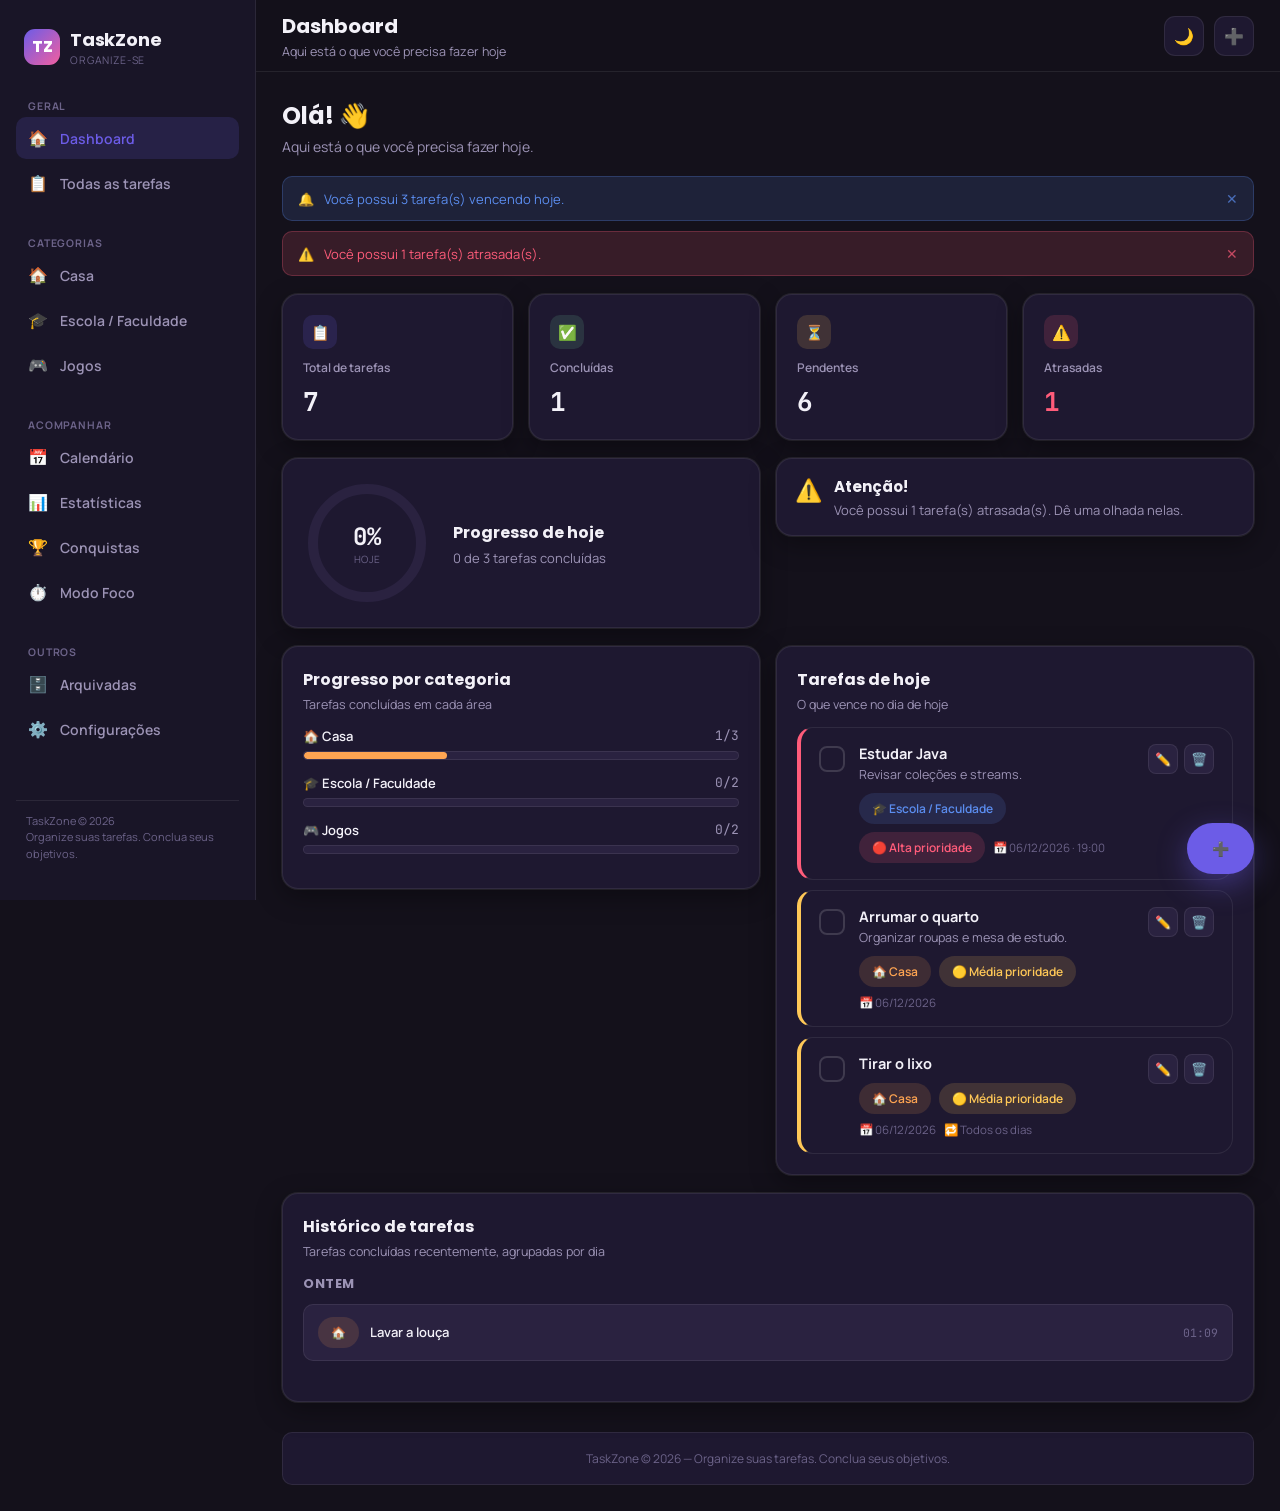
==== index.html @ 61bc9a0b "beta" ====
<!DOCTYPE html>
<html lang="pt-BR">
<head>
<meta charset="UTF-8">
<meta name="viewport" content="width=device-width, initial-scale=1.0">
<title>TaskZone — Organize suas tarefas</title>
<meta name="description" content="TaskZone — gerenciador de tarefas pessoais para Casa, Escola e Jogos.">
<link rel="stylesheet" href="style.css">
<link rel="icon" href="data:,">
</head>
<body>

<div class="sidebar-overlay" id="sidebar-overlay"></div>

<div class="app-shell">

  <!-- Sidebar -->
  <aside class="sidebar">
    <div class="brand">
      <div class="brand-mark">TZ</div>
      <div>
        <div class="brand-name">TaskZone</div>
        <div class="brand-tag">Organize-se</div>
      </div>
    </div>

    <div>
      <div class="nav-group-label">Geral</div>
      <ul class="nav-list">
        <li><button class="nav-link" data-nav="dashboard"><span class="ic">🏠</span> Dashboard</button></li>
        <li><button class="nav-link" data-nav="tarefas"><span class="ic">📋</span> Todas as tarefas</button></li>
      </ul>
    </div>

    <div>
      <div class="nav-group-label">Categorias</div>
      <ul class="nav-list">
        <li><button class="nav-link" onclick="definirFiltroCategoria('casa')"><span class="ic">🏠</span> Casa</button></li>
        <li><button class="nav-link" onclick="definirFiltroCategoria('escola')"><span class="ic">🎓</span> Escola / Faculdade</button></li>
        <li><button class="nav-link" onclick="definirFiltroCategoria('jogos')"><span class="ic">🎮</span> Jogos</button></li>
      </ul>
    </div>

    <div>
      <div class="nav-group-label">Acompanhar</div>
      <ul class="nav-list">
        <li><button class="nav-link" data-nav="calendario"><span class="ic">📅</span> Calendário</button></li>
        <li><button class="nav-link" data-nav="estatisticas"><span class="ic">📊</span> Estatísticas</button></li>
        <li><button class="nav-link" data-nav="conquistas"><span class="ic">🏆</span> Conquistas</button></li>
        <li><button class="nav-link" data-nav="foco"><span class="ic">⏱️</span> Modo Foco</button></li>
      </ul>
    </div>

    <div>
      <div class="nav-group-label">Outros</div>
      <ul class="nav-list">
        <li><button class="nav-link" data-nav="arquivadas"><span class="ic">🗄️</span> Arquivadas</button></li>
        <li><button class="nav-link" data-nav="configuracoes"><span class="ic">⚙️</span> Configurações</button></li>
      </ul>
    </div>

    <div class="sidebar-footer">
      TaskZone © 2026<br>Organize suas tarefas. Conclua seus objetivos.
    </div>
  </aside>

  <div class="main-area">
    <!-- Topbar -->
    <header class="topbar">
      <div style="display:flex; align-items:center; gap:12px;">
        <button class="icon-btn hamburger-btn" id="btn-hamburguer" aria-label="Abrir menu">☰</button>
        <div class="topbar-title">
          <h1 id="topbar-titulo">Dashboard</h1>
          <p id="topbar-subtitulo">Aqui está o que você precisa fazer hoje</p>
        </div>
      </div>
      <div class="topbar-actions">
        <button class="icon-btn toggle-tema-btn" title="Alternar tema claro/escuro" aria-label="Alternar tema">🌙</button>
        <button class="icon-btn" onclick="abrirModalTarefa()" title="Nova tarefa" aria-label="Nova tarefa">➕</button>
      </div>
    </header>

    <main class="content">

      <!-- ============================= DASHBOARD ============================= -->
      <section class="view active" id="view-dashboard">
        <div class="hero-greeting">
          <h1>Olá! 👋</h1>
          <p>Aqui está o que você precisa fazer hoje.</p>
        </div>

        <div class="notice-stack" id="notificacoes-dashboard"></div>

        <div class="grid grid-4" style="margin-bottom:18px;">
          <div class="card metric-card fade-in">
            <div class="metric-icon">📋</div>
            <span class="metric-label">Total de tarefas</span>
            <span class="metric-value mono" id="metric-total">0</span>
          </div>
          <div class="card metric-card fade-in">
            <div class="metric-icon" style="background:var(--success-dim); color:var(--success);">✅</div>
            <span class="metric-label">Concluídas</span>
            <span class="metric-value mono" id="metric-concluidas">0</span>
          </div>
          <div class="card metric-card fade-in">
            <div class="metric-icon" style="background:var(--media-dim); color:var(--media);">⏳</div>
            <span class="metric-label">Pendentes</span>
            <span class="metric-value mono" id="metric-pendentes">0</span>
          </div>
          <div class="card metric-card fade-in">
            <div class="metric-icon" style="background:var(--alta-dim); color:var(--alta);">⚠️</div>
            <span class="metric-label">Atrasadas</span>
            <span class="metric-value mono" id="metric-atrasadas">0</span>
          </div>
        </div>

        <div class="grid grid-2" style="margin-bottom:18px; align-items:start;">
          <div class="card progress-ring-card fade-in">
            <div class="progress-ring-wrap">
              <svg width="128" height="128" viewBox="0 0 128 128">
                <circle class="progress-ring-bg" cx="64" cy="64" r="54"></circle>
                <circle class="progress-ring-fill" id="ring-fill" cx="64" cy="64" r="54"></circle>
              </svg>
              <div class="progress-ring-label">
                <span class="pct mono" id="ring-pct">0%</span>
                <span class="lbl">hoje</span>
              </div>
            </div>
            <div class="progress-ring-info">
              <h3>Progresso de hoje</h3>
              <p id="ring-sub">0 de 0 tarefas concluídas</p>
            </div>
          </div>

          <div class="card fade-in smart-summary" id="resumo-inteligente"></div>
        </div>

        <div class="grid grid-2" style="margin-bottom:18px; align-items:start;">
          <div class="card fade-in">
            <div class="section-title">Progresso por categoria</div>
            <div class="section-sub">Tarefas concluídas em cada área</div>
            <div id="progresso-categorias"></div>
          </div>

          <div class="card fade-in">
            <div class="section-title">Tarefas de hoje</div>
            <div class="section-sub">O que vence no dia de hoje</div>
            <div class="task-list" id="lista-tarefas-hoje"></div>
          </div>
        </div>

        <div class="card fade-in">
          <div class="section-title">Histórico de tarefas</div>
          <div class="section-sub">Tarefas concluídas recentemente, agrupadas por dia</div>
          <div id="lista-historico"></div>
        </div>

        <footer class="legal-footer">TaskZone © 2026 — Organize suas tarefas. Conclua seus objetivos.</footer>
      </section>

      <!-- ============================= TODAS AS TAREFAS ============================= -->
      <section class="view" id="view-tarefas">
        <div class="toolbar">
          <div class="search-box">
            <span class="ic">🔎</span>
            <input type="text" id="input-busca" placeholder="Pesquisar tarefas..." aria-label="Pesquisar tarefas">
          </div>
          <div style="display:flex; gap:10px; align-items:center;">
            <select class="select-control" id="select-ordenacao" aria-label="Ordenar tarefas">
              <option value="recentes">Mais recentes</option>
              <option value="antigas">Mais antigas</option>
              <option value="prioridade">Prioridade</option>
              <option value="vencimento">Data de vencimento</option>
              <option value="nome">Nome</option>
            </select>
            <button class="btn btn-primary" id="btn-nova-tarefa">+ Nova tarefa</button>
          </div>
        </div>

        <div class="filter-row" role="group" aria-label="Filtros rápidos">
          <button class="filter-chip active" data-filtro-rapido="todas">Todas</button>
          <button class="filter-chip" data-filtro-rapido="pendentes">Pendentes</button>
          <button class="filter-chip" data-filtro-rapido="concluidas">Concluídas</button>
          <button class="filter-chip" data-filtro-rapido="atrasadas">Atrasadas</button>
          <button class="filter-chip" data-filtro-rapido="hoje">Hoje</button>
        </div>
        <div class="filter-row" role="group" aria-label="Filtro por categoria">
          <button class="filter-chip active" data-filtro-categoria="todas">Todas as categorias</button>
          <button class="filter-chip" data-filtro-categoria="casa">🏠 Casa</button>
          <button class="filter-chip" data-filtro-categoria="escola">🎓 Escola</button>
          <button class="filter-chip" data-filtro-categoria="jogos">🎮 Jogos</button>
        </div>

        <div class="task-list" id="lista-tarefas" style="margin-top:16px;"></div>
      </section>

      <!-- ============================= CALENDÁRIO ============================= -->
      <section class="view" id="view-calendario">
        <div class="card fade-in">
          <div class="calendar-header">
            <h2 id="calendar-titulo">Mês Ano</h2>
            <div class="calendar-nav">
              <button class="btn btn-secondary btn-sm" id="calendar-mes-anterior" aria-label="Mês anterior">←</button>
              <button class="btn btn-secondary btn-sm" id="calendar-ir-hoje">Hoje</button>
              <button class="btn btn-secondary btn-sm" id="calendar-mes-proximo" aria-label="Próximo mês">→</button>
            </div>
          </div>
          <div class="calendar-grid" id="calendar-grid"></div>
        </div>

        <div class="card fade-in calendar-day-panel" id="calendar-day-panel"></div>
      </section>

      <!-- ============================= ESTATÍSTICAS ============================= -->
      <section class="view" id="view-estatisticas">
        <div class="grid grid-4" style="margin-bottom:18px;">
          <div class="card stat-highlight fade-in">
            <span class="ic">📋</span>
            <div><h3 id="stat-total-criadas">0</h3><p>Tarefas criadas</p></div>
          </div>
          <div class="card stat-highlight fade-in">
            <span class="ic">✅</span>
            <div><h3 id="stat-total-concluidas">0</h3><p>Tarefas concluídas</p></div>
          </div>
          <div class="card stat-highlight fade-in">
            <span class="ic">⚠️</span>
            <div><h3 id="stat-total-atrasadas">0</h3><p>Tarefas atrasadas</p></div>
          </div>
          <div class="card stat-highlight fade-in">
            <span class="ic">🔥</span>
            <div><h3 id="stat-sequencia">0</h3><p>Dias em sequência</p></div>
          </div>
        </div>

        <div class="grid grid-2" style="margin-bottom:18px; align-items:start;">
          <div class="card fade-in">
            <div class="section-title">🔥 Sequência atual</div>
            <p id="stat-sequencia-desc" style="font-size:13.5px; color:var(--text-secondary); line-height:1.6;"></p>
          </div>
          <div class="card fade-in">
            <div class="section-title">Destaques por categoria</div>
            <p style="font-size:13.5px; color:var(--text-secondary); margin-bottom:6px;">Categoria com mais tarefas: <strong id="stat-categoria-mais" style="color:var(--text-primary);"></strong></p>
            <p style="font-size:13.5px; color:var(--text-secondary);">Maior taxa de conclusão: <strong id="stat-categoria-taxa" style="color:var(--text-primary);"></strong></p>
          </div>
        </div>

        <div class="card fade-in">
          <div class="section-title">Progresso geral</div>
          <div style="display:flex; align-items:baseline; gap:10px; margin-bottom:10px;">
            <span class="mono" id="stat-progresso-geral-pct" style="font-size:28px; font-weight:700;">0%</span>
            <span class="section-sub" id="stat-progresso-geral-desc" style="margin-bottom:0;"></span>
          </div>
          <div class="progress-track"><div class="progress-fill" id="stat-progresso-geral-fill" style="width:0%"></div></div>
        </div>
      </section>

      <!-- ============================= CONQUISTAS ============================= -->
      <section class="view" id="view-conquistas">
        <div class="card fade-in">
          <div class="section-title">Minhas conquistas</div>
          <div class="section-sub">Desbloqueie medalhas concluindo tarefas no TaskZone</div>
          <div class="achievement-grid" id="grid-conquistas"></div>
        </div>
      </section>

      <!-- ============================= MODO FOCO ============================= -->
      <section class="view" id="view-foco">
        <div class="card fade-in focus-shell">
          <div class="form-group focus-select">
            <label for="foco-select-tarefa">Tarefa em foco</label>
            <select class="form-control" id="foco-select-tarefa"></select>
          </div>

          <div class="focus-task-name" id="foco-tarefa-nome">Nenhuma tarefa selecionada</div>
          <div class="focus-task-desc" id="foco-tarefa-desc">Escolha uma tarefa acima para focar nela.</div>

          <div class="focus-timer-ring">
            <svg viewBox="0 0 256 256">
              <circle class="focus-ring-bg" cx="128" cy="128" r="118"></circle>
              <circle class="focus-ring-fill" id="foco-ring-fill" cx="128" cy="128" r="118"></circle>
            </svg>
            <div class="focus-timer-display mono" id="foco-timer-display">25:00</div>
          </div>

          <div class="focus-preset-row">
            <button type="button" class="btn btn-secondary btn-sm" data-foco-preset="5">5 min</button>
            <button type="button" class="btn btn-secondary btn-sm" data-foco-preset="10">10 min</button>
            <button type="button" class="btn btn-secondary btn-sm active" data-foco-preset="25">25 min</button>
            <button type="button" class="btn btn-secondary btn-sm" data-foco-preset="50">50 min</button>
          </div>

          <div class="focus-controls">
            <button class="btn btn-primary" id="btn-foco-iniciar">▶ Iniciar</button>
            <button class="btn btn-secondary" id="btn-foco-pausar">⏸ Pausar</button>
            <button class="btn btn-secondary" id="btn-foco-reiniciar">↺ Reiniciar</button>
          </div>

          <button class="btn btn-success btn-block" id="btn-foco-concluir" style="margin-top:18px;" disabled>✓ Concluir tarefa</button>

          <div class="focus-message" id="foco-mensagem"></div>
        </div>
      </section>

      <!-- ============================= ARQUIVADAS ============================= -->
      <section class="view" id="view-arquivadas">
        <div class="card fade-in">
          <div class="section-title">Tarefas arquivadas</div>
          <div class="section-sub">Tarefas antigas guardadas fora da lista principal. Você pode restaurá-las quando quiser.</div>
          <div class="task-list" id="lista-arquivadas"></div>
        </div>
      </section>

      <!-- ============================= CONFIGURAÇÕES ============================= -->
      <section class="view" id="view-configuracoes">
        <div class="card fade-in" style="margin-bottom:18px;">
          <div class="section-title">Preferências</div>
          <div class="settings-row">
            <div class="settings-row-text">
              <h4>Tema</h4>
              <p>Alternar entre tema claro e escuro</p>
            </div>
            <button class="btn btn-secondary btn-sm toggle-tema-btn">🌙</button>
          </div>
          <div class="settings-row">
            <div class="settings-row-text">
              <h4>Animações</h4>
              <p>Ativar ou desativar animações da interface</p>
            </div>
            <label class="switch">
              <input type="checkbox" id="toggle-animacoes">
              <span class="switch-track"></span>
            </label>
          </div>
        </div>

        <div class="card fade-in" style="margin-bottom:18px;">
          <div class="section-title">Dados</div>
          <div class="settings-row">
            <div class="settings-row-text">
              <h4>Limpar tarefas concluídas</h4>
              <p>Remove permanentemente todas as tarefas já concluídas</p>
            </div>
            <button class="btn btn-secondary btn-sm" id="btn-limpar-concluidas">Limpar</button>
          </div>
          <div class="settings-row">
            <div class="settings-row-text">
              <h4>Restaurar dados de demonstração</h4>
              <p>Substitui suas tarefas pelas tarefas de exemplo do TaskZone</p>
            </div>
            <button class="btn btn-secondary btn-sm" id="btn-restaurar-demo">Restaurar</button>
          </div>
          <div class="settings-row">
            <div class="settings-row-text">
              <h4>Começar do zero</h4>
              <p>Remove as tarefas de demonstração e deixa sua lista vazia</p>
            </div>
            <button class="btn btn-secondary btn-sm" id="btn-comecar-zero">Começar do zero</button>
          </div>
          <div class="settings-row">
            <div class="settings-row-text">
              <h4>Exportar tarefas</h4>
              <p>Baixe um arquivo .json com todos os seus dados</p>
            </div>
            <button class="btn btn-secondary btn-sm" id="btn-exportar-dados">Exportar</button>
          </div>
          <div class="settings-row">
            <div class="settings-row-text">
              <h4>Importar tarefas</h4>
              <p>Restaure um backup .json exportado anteriormente</p>
            </div>
            <label class="btn btn-secondary btn-sm" for="input-importar-dados" style="margin:0;">
              Importar
              <input type="file" id="input-importar-dados" accept="application/json" style="display:none;">
            </label>
          </div>
          <div class="settings-row">
            <div class="settings-row-text">
              <h4>Apagar todos os dados</h4>
              <p>Remove permanentemente tudo o que está salvo no TaskZone neste navegador</p>
            </div>
            <button class="btn btn-danger btn-sm" id="btn-apagar-tudo">Apagar tudo</button>
          </div>
        </div>

        <div class="legal-footer">
          Seus dados são armazenados localmente neste navegador. Se você limpar os dados do navegador ou trocar de dispositivo, eles poderão ser perdidos. Use a função de exportação para criar um backup.
        </div>
      </section>

    </main>
  </div>
</div>

<!-- Botão flutuante (mobile) -->
<button class="btn btn-primary btn-fab" id="btn-fab-nova-tarefa" aria-label="Nova tarefa">➕</button>

<!-- ============================= MODAL: NOVA/EDITAR TAREFA ============================= -->
<div class="modal-overlay" id="modal-tarefa">
  <div class="modal">
    <div class="modal-header">
      <h3 id="modal-tarefa-titulo">Nova tarefa</h3>
      <button class="modal-close" onclick="fecharModal('modal-tarefa')" aria-label="Fechar">✕</button>
    </div>
    <form id="form-tarefa">
      <div class="form-group">
        <label for="tarefa-nome">Nome da tarefa</label>
        <input type="text" id="tarefa-nome" class="form-control" placeholder="Ex.: Fazer trabalho de Java" required>
      </div>
      <div class="form-group">
        <label for="tarefa-descricao">Descrição</label>
        <textarea id="tarefa-descricao" class="form-control" placeholder="Detalhes da tarefa (opcional)"></textarea>
      </div>

      <div class="form-group">
        <label>Categoria</label>
        <div class="category-picker" id="category-picker" data-selecionado="casa">
          <div class="pick-option" data-valor="casa">🏠 Casa</div>
          <div class="pick-option" data-valor="escola">🎓 Escola</div>
          <div class="pick-option" data-valor="jogos">🎮 Jogos</div>
        </div>
      </div>

      <div class="form-group">
        <label>Prioridade</label>
        <div class="priority-picker" id="priority-picker" data-selecionado="media">
          <div class="pick-option" data-valor="alta">🔴 Alta</div>
          <div class="pick-option" data-valor="media">🟡 Média</div>
          <div class="pick-option" data-valor="baixa">🟢 Baixa</div>
        </div>
      </div>

      <div class="form-row">
        <div class="form-group">
          <label for="tarefa-vencimento">Data de vencimento</label>
          <input type="date" id="tarefa-vencimento" class="form-control">
        </div>
        <div class="form-group">
          <label for="tarefa-horario">Horário (opcional)</label>
          <input type="time" id="tarefa-horario" class="form-control">
        </div>
      </div>

      <div class="form-group">
        <label for="tarefa-repeticao">Repetir tarefa</label>
        <select id="tarefa-repeticao" class="form-control">
          <option value="nao">Não repetir</option>
          <option value="diaria">Todos os dias</option>
          <option value="semanal">Toda semana</option>
          <option value="mensal">Todo mês</option>
        </select>
      </div>

      <div class="form-group">
        <label for="tarefa-observacao">Observação</label>
        <textarea id="tarefa-observacao" class="form-control" placeholder="Alguma observação extra? (opcional)"></textarea>
      </div>

      <div class="form-actions">
        <button type="button" class="btn btn-secondary btn-block" onclick="fecharModal('modal-tarefa')">Cancelar</button>
        <button type="submit" class="btn btn-primary btn-block">Salvar tarefa</button>
      </div>
    </form>
  </div>
</div>

<!-- ============================= MODAL: CONFIRMAR EXCLUSÃO ============================= -->
<div class="modal-overlay" id="modal-confirmar-exclusao">
  <div class="modal modal-sm">
    <div class="modal-header">
      <h3>Excluir tarefa</h3>
      <button class="modal-close" onclick="fecharModal('modal-confirmar-exclusao')" aria-label="Fechar">✕</button>
    </div>
    <p style="font-size:14px; color:var(--text-secondary); margin-bottom:20px;">Tem certeza que deseja excluir esta tarefa? Essa ação não pode ser desfeita.</p>
    <div class="form-actions" style="margin-top:0;">
      <button type="button" class="btn btn-secondary btn-block" onclick="fecharModal('modal-confirmar-exclusao')">Cancelar</button>
      <button type="button" class="btn btn-danger btn-block" id="btn-confirmar-exclusao">Excluir</button>
    </div>
  </div>
</div>

<script src="script.js"></script>
</body>
</html>
---- style.css ----
/* ==========================================================================
   TaskZone — style.css
   Identidade visual: "HUD de produtividade" — fundo escuro arroxeado,
   três cores de categoria (Casa/Escola/Jogos), títulos em Poppins, corpo em
   Manrope, números e cronômetro em JetBrains Mono. Assinatura visual: anel
   de progresso circular no dashboard + badge de sequência (streak) com
   efeito de chama, e o cronômetro Pomodoro em dígitos grandes tipo HUD.
   ========================================================================== */

@import url('https://fonts.googleapis.com/css2?family=Poppins:wght@500;600;700;800&family=Manrope:wght@400;500;600;700&family=JetBrains+Mono:wght@400;500;600;700&display=swap');

:root {
  --bg: #14111B;
  --bg-elevated: #191527;
  --surface: #1E1830;
  --surface-2: #2A2240;
  --border: rgba(255, 255, 255, 0.08);
  --border-strong: rgba(255, 255, 255, 0.15);
  --text-primary: #F3F1F8;
  --text-secondary: #9C93B5;
  --text-muted: #6C6389;

  --brand: #6C5CE7;
  --brand-dim: rgba(108, 92, 231, 0.16);
  --brand-2: #FFB84D;
  --brand-2-dim: rgba(255, 184, 77, 0.16);

  --casa: #FFA552;
  --casa-dim: rgba(255, 165, 82, 0.14);
  --escola: #5B8DEF;
  --escola-dim: rgba(91, 141, 239, 0.14);
  --jogos: #F25FA0;
  --jogos-dim: rgba(242, 95, 160, 0.14);

  --alta: #FF5C7A;
  --alta-dim: rgba(255, 92, 122, 0.15);
  --media: #FFC857;
  --media-dim: rgba(255, 200, 87, 0.15);
  --baixa: #6FCF97;
  --baixa-dim: rgba(111, 207, 151, 0.15);

  --danger: #FF5C7A;
  --danger-dim: rgba(255, 92, 122, 0.15);
  --success: #6FCF97;
  --success-dim: rgba(111, 207, 151, 0.15);

  --font-display: 'Poppins', sans-serif;
  --font-body: 'Manrope', sans-serif;
  --font-mono: 'JetBrains Mono', monospace;

  --radius-sm: 10px;
  --radius-md: 16px;
  --radius-lg: 24px;
  --shadow-soft: 0 8px 26px rgba(0, 0, 0, 0.35);
  --shadow-glow: 0 0 0 1px var(--border), 0 8px 26px rgba(0, 0, 0, 0.35);

  --sidebar-w: 256px;
  --header-h: 72px;
}

[data-tema="claro"] {
  --bg: #F5F3FA;
  --bg-elevated: #FFFFFF;
  --surface: #FFFFFF;
  --surface-2: #EFEBF7;
  --border: rgba(20, 17, 27, 0.08);
  --border-strong: rgba(20, 17, 27, 0.16);
  --text-primary: #17131F;
  --text-secondary: #524B66;
  --text-muted: #8981A0;
  --shadow-soft: 0 8px 26px rgba(30, 20, 50, 0.08);
  --shadow-glow: 0 0 0 1px var(--border), 0 8px 26px rgba(30, 20, 50, 0.08);
}

* { box-sizing: border-box; margin: 0; padding: 0; }
html { scroll-behavior: smooth; }
body {
  background: var(--bg);
  color: var(--text-primary);
  font-family: var(--font-body);
  min-height: 100vh;
  -webkit-font-smoothing: antialiased;
  transition: background 0.25s ease, color 0.25s ease;
}
a { color: inherit; text-decoration: none; }
button { font-family: inherit; cursor: pointer; }
input, select, textarea { font-family: inherit; }
::selection { background: var(--brand-dim); color: var(--brand); }
:focus-visible { outline: 2px solid var(--brand); outline-offset: 2px; }
.mono { font-family: var(--font-mono); font-variant-numeric: tabular-nums; }

body.sem-animacoes *,
body.sem-animacoes *::before,
body.sem-animacoes *::after { animation: none !important; transition: none !important; }

@media (prefers-reduced-motion: reduce) {
  *, *::before, *::after {
    animation-duration: 0.001ms !important;
    animation-iteration-count: 1 !important;
    transition-duration: 0.001ms !important;
  }
}

/* -------------------------------------------------------------------- */
/* Layout geral                                                          */
/* -------------------------------------------------------------------- */
.app-shell { display: flex; min-height: 100vh; }

.sidebar {
  width: var(--sidebar-w);
  flex-shrink: 0;
  background: var(--bg-elevated);
  border-right: 1px solid var(--border);
  padding: 26px 16px;
  display: flex;
  flex-direction: column;
  gap: 22px;
  position: sticky;
  top: 0;
  height: 100vh;
  overflow-y: auto;
  z-index: 50;
}

.brand { display: flex; align-items: center; gap: 10px; padding: 0 8px; }
.brand-mark {
  width: 36px; height: 36px; border-radius: 11px;
  background: linear-gradient(135deg, var(--brand), var(--jogos));
  display: flex; align-items: center; justify-content: center;
  font-family: var(--font-display); font-weight: 800; font-size: 15px; color: #fff;
  flex-shrink: 0;
}
.brand-name { font-family: var(--font-display); font-weight: 700; font-size: 18px; letter-spacing: -0.01em; }
.brand-tag { font-size: 10.5px; color: var(--text-muted); text-transform: uppercase; letter-spacing: 0.08em; }

.nav-group-label {
  font-size: 10.5px; text-transform: uppercase; letter-spacing: 0.08em;
  color: var(--text-muted); font-weight: 700; padding: 10px 12px 4px;
}
.nav-list { list-style: none; display: flex; flex-direction: column; gap: 3px; }
.nav-link {
  display: flex; align-items: center; gap: 12px;
  padding: 10px 12px; border-radius: var(--radius-sm);
  color: var(--text-secondary); font-size: 14px; font-weight: 600;
  transition: background 0.15s ease, color 0.15s ease;
  border: none; background: none; width: 100%; text-align: left;
}
.nav-link .ic { font-size: 16px; width: 20px; text-align: center; }
.nav-link:hover { background: var(--surface-2); color: var(--text-primary); }
.nav-link.active { background: var(--brand-dim); color: var(--brand); }

.sidebar-footer {
  margin-top: auto; font-size: 11px; color: var(--text-muted);
  line-height: 1.5; padding: 12px 10px; border-top: 1px solid var(--border);
}

.main-area { flex: 1; min-width: 0; display: flex; flex-direction: column; }

.topbar {
  height: var(--header-h);
  border-bottom: 1px solid var(--border);
  display: flex; align-items: center; justify-content: space-between;
  padding: 0 26px;
  position: sticky; top: 0;
  background: rgba(20, 17, 27, 0.72);
  backdrop-filter: blur(10px);
  z-index: 30;
}
[data-tema="claro"] .topbar { background: rgba(245, 243, 250, 0.78); }

.topbar-title h1 { font-family: var(--font-display); font-size: 20px; font-weight: 700; }
.topbar-title p { font-size: 12.5px; color: var(--text-secondary); margin-top: 2px; }
.topbar-actions { display: flex; align-items: center; gap: 10px; }

.icon-btn {
  width: 40px; height: 40px; border-radius: 11px;
  background: var(--surface); border: 1px solid var(--border);
  color: var(--text-secondary);
  display: flex; align-items: center; justify-content: center;
  font-size: 16px; position: relative;
  transition: border-color 0.15s ease, color 0.15s ease, transform 0.15s ease;
}
.icon-btn:hover { color: var(--text-primary); border-color: var(--border-strong); transform: translateY(-1px); }
.icon-btn .dot {
  position: absolute; top: 7px; right: 7px; width: 7px; height: 7px; border-radius: 50%;
  background: var(--alta); box-shadow: 0 0 0 2px var(--surface);
}

.hamburger-btn { display: none; }

.content { padding: 26px; flex: 1; }

.view { display: none; animation: fadeIn 0.35s ease; }
.view.active { display: block; }
@keyframes fadeIn { from { opacity: 0; transform: translateY(6px); } to { opacity: 1; transform: translateY(0); } }

.sidebar-overlay {
  display: none; position: fixed; inset: 0; background: rgba(0,0,0,0.55);
  z-index: 45;
}
.sidebar-overlay.open { display: block; }

/* -------------------------------------------------------------------- */
/* Cards & grids                                                         */
/* -------------------------------------------------------------------- */
.card { background: var(--surface); border: 1px solid var(--border); border-radius: var(--radius-md); padding: 20px; box-shadow: var(--shadow-glow); }
.grid { display: grid; gap: 16px; }
.grid-4 { grid-template-columns: repeat(4, 1fr); }
.grid-3 { grid-template-columns: repeat(3, 1fr); }
.grid-2 { grid-template-columns: repeat(2, 1fr); }

.section-title { font-family: var(--font-display); font-size: 16px; font-weight: 700; margin-bottom: 4px; }
.section-sub { font-size: 12.5px; color: var(--text-secondary); margin-bottom: 14px; }

.fade-in { animation: fadeIn 0.5s ease both; }
.fade-in:nth-child(1) { animation-delay: 0.02s; }
.fade-in:nth-child(2) { animation-delay: 0.06s; }
.fade-in:nth-child(3) { animation-delay: 0.1s; }
.fade-in:nth-child(4) { animation-delay: 0.14s; }

/* Saudação do dashboard */
.hero-greeting { margin-bottom: 20px; }
.hero-greeting h1 { font-family: var(--font-display); font-size: 24px; font-weight: 700; margin-bottom: 4px; }
.hero-greeting p { color: var(--text-secondary); font-size: 14px; }

/* Cards de métrica */
.metric-card { display: flex; flex-direction: column; gap: 8px; position: relative; }
.metric-icon {
  width: 34px; height: 34px; border-radius: 10px; display: flex; align-items: center; justify-content: center;
  font-size: 15px; background: var(--brand-dim); color: var(--brand); margin-bottom: 2px;
}
.metric-label { font-size: 12px; color: var(--text-secondary); font-weight: 600; }
.metric-value { font-family: var(--font-mono); font-size: 26px; font-weight: 700; }
.metric-value.alerta { color: var(--alta); }

/* Anel de progresso (assinatura visual) */
.progress-ring-card { display: flex; align-items: center; gap: 22px; flex-wrap: wrap; }
.progress-ring-wrap { position: relative; width: 128px; height: 128px; flex-shrink: 0; }
.progress-ring-wrap svg { transform: rotate(-90deg); }
.progress-ring-bg { fill: none; stroke: var(--surface-2); stroke-width: 10; }
.progress-ring-fill { fill: none; stroke: var(--brand); stroke-width: 10; stroke-linecap: round; transition: stroke-dashoffset 1s cubic-bezier(.2,.8,.2,1); }
.progress-ring-label { position: absolute; inset: 0; display: flex; flex-direction: column; align-items: center; justify-content: center; }
.progress-ring-label .pct { font-family: var(--font-mono); font-size: 24px; font-weight: 700; }
.progress-ring-label .lbl { font-size: 10px; color: var(--text-muted); text-transform: uppercase; letter-spacing: 0.05em; }
.progress-ring-info h3 { font-family: var(--font-display); font-size: 16px; margin-bottom: 4px; }
.progress-ring-info p { font-size: 13px; color: var(--text-secondary); }

/* Barra de progresso linear */
.progress-track { width: 100%; height: 9px; border-radius: 20px; background: var(--surface-2); overflow: hidden; border: 1px solid var(--border); }
.progress-fill { height: 100%; border-radius: 20px; background: linear-gradient(90deg, var(--brand), var(--jogos)); width: 0%; transition: width 1s cubic-bezier(.2,.8,.2,1); }
.progress-fill.casa { background: var(--casa); }
.progress-fill.escola { background: var(--escola); }
.progress-fill.jogos { background: var(--jogos); }

.cat-progress-item { margin-bottom: 14px; }
.cat-progress-top { display: flex; justify-content: space-between; font-size: 13px; margin-bottom: 6px; }
.cat-progress-top .nome { font-weight: 600; display: flex; align-items: center; gap: 6px; }
.cat-progress-top .num { font-family: var(--font-mono); color: var(--text-secondary); }

/* Resumo inteligente */
.smart-summary { display: flex; gap: 12px; align-items: flex-start; padding: 16px 18px; }
.smart-summary .ic { font-size: 22px; flex-shrink: 0; }
.smart-summary h3 { font-family: var(--font-display); font-size: 15px; margin-bottom: 3px; }
.smart-summary p { font-size: 13px; color: var(--text-secondary); }

/* Notificações no dashboard */
.notice-stack { display: flex; flex-direction: column; gap: 10px; margin-bottom: 18px; }
.notice {
  display: flex; align-items: center; gap: 10px; padding: 12px 15px;
  border-radius: var(--radius-sm); font-size: 13px; border: 1px solid transparent;
}
.notice.info { background: var(--escola-dim); color: var(--escola); border-color: rgba(91,141,239,0.25); }
.notice.warn { background: var(--alta-dim); color: var(--alta); border-color: rgba(255,92,122,0.25); }
.notice-close { margin-left: auto; background: none; border: none; color: inherit; font-size: 14px; opacity: 0.7; }
.notice-close:hover { opacity: 1; }

/* -------------------------------------------------------------------- */
/* Botões, chips, badges                                                 */
/* -------------------------------------------------------------------- */
.btn {
  display: inline-flex; align-items: center; justify-content: center; gap: 8px;
  padding: 11px 18px; border-radius: var(--radius-sm); font-size: 14px; font-weight: 600;
  border: 1px solid transparent; transition: transform 0.15s ease, filter 0.15s ease, background 0.15s ease;
  white-space: nowrap;
}
.btn:active { transform: scale(0.97); }
.btn-primary { background: var(--brand); color: #fff; }
.btn-primary:hover { filter: brightness(1.08); }
.btn-secondary { background: var(--surface-2); color: var(--text-primary); border-color: var(--border); }
.btn-secondary:hover { border-color: var(--border-strong); }
.btn-secondary.active { background: var(--brand-dim); color: var(--brand); border-color: transparent; }
.btn-ghost { background: transparent; color: var(--text-secondary); }
.btn-ghost:hover { color: var(--text-primary); }
.btn-danger { background: var(--danger-dim); color: var(--danger); }
.btn-danger:hover { filter: brightness(1.1); }
.btn-success { background: var(--success-dim); color: var(--success); }
.btn-block { width: 100%; }
.btn-sm { padding: 7px 12px; font-size: 12.5px; }
.btn-lg { padding: 15px 22px; font-size: 15px; }
.btn-fab {
  position: fixed; bottom: 26px; right: 26px; z-index: 40;
  border-radius: 50px; padding: 15px 24px; box-shadow: 0 10px 30px rgba(108,92,231,0.4);
  display: none;
}

.chip {
  display: inline-flex; align-items: center; gap: 6px; padding: 6px 12px;
  border-radius: 20px; font-size: 12px; font-weight: 600;
  background: var(--surface-2); color: var(--text-secondary); border: 1px solid var(--border);
  transition: border-color 0.15s ease, color 0.15s ease, background 0.15s ease;
}
.chip.tag-casa { background: var(--casa-dim); color: var(--casa); border-color: transparent; }
.chip.tag-escola { background: var(--escola-dim); color: var(--escola); border-color: transparent; }
.chip.tag-jogos { background: var(--jogos-dim); color: var(--jogos); border-color: transparent; }
.chip.tag-alta { background: var(--alta-dim); color: var(--alta); border-color: transparent; }
.chip.tag-media { background: var(--media-dim); color: var(--media); border-color: transparent; }
.chip.tag-baixa { background: var(--baixa-dim); color: var(--baixa); border-color: transparent; }
.chip.tag-atrasada { background: var(--alta-dim); color: var(--alta); border-color: rgba(255,92,122,0.3); font-weight: 700; }

.filter-chip {
  padding: 8px 14px; border-radius: 20px; font-size: 12.5px; font-weight: 600;
  background: var(--surface-2); border: 1px solid var(--border); color: var(--text-secondary);
}
.filter-chip.active { background: var(--brand); color: #fff; border-color: transparent; }

/* -------------------------------------------------------------------- */
/* Tarefas (cards)                                                       */
/* -------------------------------------------------------------------- */
.toolbar {
  display: flex; gap: 10px; flex-wrap: wrap; align-items: center; justify-content: space-between;
  margin-bottom: 16px;
}
.search-box { position: relative; flex: 1; min-width: 220px; max-width: 380px; }
.search-box input {
  width: 100%; padding: 10px 14px 10px 38px; border-radius: 12px; border: 1px solid var(--border);
  background: var(--surface); color: var(--text-primary); font-size: 13.5px;
}
.search-box .ic { position: absolute; left: 13px; top: 50%; transform: translateY(-50%); font-size: 14px; color: var(--text-muted); }

.filter-row { display: flex; gap: 8px; flex-wrap: wrap; margin-bottom: 10px; }
.select-control {
  padding: 9px 12px; border-radius: 10px; border: 1px solid var(--border);
  background: var(--surface); color: var(--text-primary); font-size: 12.5px; font-weight: 600;
}

.task-list { display: flex; flex-direction: column; gap: 10px; }

.task-card {
  display: flex; align-items: flex-start; gap: 14px;
  background: var(--surface); border: 1px solid var(--border); border-radius: var(--radius-md);
  padding: 16px 18px; transition: border-color 0.15s ease, transform 0.15s ease;
  border-left: 4px solid var(--surface-2);
}
.task-card:hover { border-color: var(--border-strong); }
.task-card.prioridade-alta { border-left-color: var(--alta); }
.task-card.prioridade-media { border-left-color: var(--media); }
.task-card.prioridade-baixa { border-left-color: var(--baixa); }
.task-card.concluida { opacity: 0.58; }
.task-card.concluida .task-nome { text-decoration: line-through; }
.task-card.atrasada { background: linear-gradient(0deg, var(--alta-dim), var(--alta-dim)), var(--surface); }

.task-check {
  width: 26px; height: 26px; border-radius: 8px; border: 2px solid var(--border-strong);
  flex-shrink: 0; display: flex; align-items: center; justify-content: center;
  font-size: 14px; color: transparent; margin-top: 2px;
  transition: background 0.15s ease, border-color 0.15s ease;
}
.task-check:hover { border-color: var(--brand); }
.task-card.concluida .task-check { background: var(--success); border-color: var(--success); color: #fff; }

.task-body { flex: 1; min-width: 0; }
.task-top-row { display: flex; align-items: flex-start; justify-content: space-between; gap: 10px; }
.task-nome { font-weight: 700; font-size: 14.5px; }
.task-desc { font-size: 12.5px; color: var(--text-secondary); margin-top: 3px; }
.task-meta { display: flex; gap: 8px; flex-wrap: wrap; margin-top: 10px; align-items: center; }
.task-meta .meta-item { font-size: 11.5px; color: var(--text-muted); display: flex; align-items: center; gap: 4px; }
.task-conclusao { font-size: 11.5px; color: var(--success); margin-top: 8px; font-weight: 600; }
.task-actions { display: flex; gap: 6px; flex-shrink: 0; }
.task-actions button {
  width: 30px; height: 30px; border-radius: 8px; border: 1px solid var(--border);
  background: var(--surface-2); color: var(--text-secondary); font-size: 13px;
  display: flex; align-items: center; justify-content: center;
}
.task-actions button:hover { color: var(--text-primary); border-color: var(--border-strong); }

.empty-state { text-align: center; padding: 44px 20px; color: var(--text-secondary); }
.empty-state .ic { font-size: 30px; margin-bottom: 10px; }
.empty-state p { font-size: 13.5px; margin-bottom: 14px; }

/* Histórico */
.history-group { margin-bottom: 20px; }
.history-group-title { font-family: var(--font-display); font-size: 13px; font-weight: 700; color: var(--text-secondary); margin-bottom: 10px; text-transform: uppercase; letter-spacing: 0.04em; }
.history-item {
  display: flex; justify-content: space-between; align-items: center; gap: 10px;
  padding: 12px 14px; border-radius: var(--radius-sm); background: var(--surface-2); border: 1px solid var(--border);
  margin-bottom: 8px; font-size: 13px;
}
.history-item .nome { font-weight: 600; }
.history-item .quando { font-family: var(--font-mono); font-size: 11.5px; color: var(--text-muted); }

/* -------------------------------------------------------------------- */
/* Modal                                                                  */
/* -------------------------------------------------------------------- */
.modal-overlay {
  position: fixed; inset: 0; background: rgba(6, 4, 12, 0.62); backdrop-filter: blur(3px);
  display: none; align-items: center; justify-content: center; z-index: 100; padding: 20px;
}
.modal-overlay.open { display: flex; animation: overlayIn 0.2s ease; }
@keyframes overlayIn { from { opacity: 0; } to { opacity: 1; } }
.modal {
  background: var(--surface); border: 1px solid var(--border-strong); border-radius: var(--radius-lg);
  width: 100%; max-width: 480px; padding: 26px; box-shadow: 0 20px 60px rgba(0,0,0,0.55);
  animation: modalIn 0.25s cubic-bezier(.2,.8,.3,1); max-height: 90vh; overflow-y: auto;
}
.modal.modal-sm { max-width: 400px; }
@keyframes modalIn { from { opacity: 0; transform: translateY(14px) scale(0.98); } to { opacity: 1; transform: translateY(0) scale(1); } }
.modal-header { display: flex; align-items: center; justify-content: space-between; margin-bottom: 18px; }
.modal-header h3 { font-family: var(--font-display); font-size: 17px; font-weight: 700; }
.modal-close { background: none; border: none; color: var(--text-secondary); font-size: 20px; line-height: 1; }

.form-group { margin-bottom: 15px; }
.form-group label { display: block; font-size: 12.5px; font-weight: 700; color: var(--text-secondary); margin-bottom: 6px; }
.form-control {
  width: 100%; padding: 11px 13px; border-radius: 10px; border: 1px solid var(--border);
  background: var(--bg-elevated); color: var(--text-primary); font-size: 14px; transition: border-color 0.15s ease;
}
.form-control:focus { border-color: var(--brand); outline: none; }
textarea.form-control { resize: vertical; min-height: 64px; }
.form-row { display: grid; grid-template-columns: 1fr 1fr; gap: 12px; }
.form-actions { display: flex; gap: 10px; margin-top: 20px; }
.form-hint { font-size: 11.5px; color: var(--text-muted); margin-top: 5px; line-height: 1.5; }

.priority-picker, .category-picker { display: flex; gap: 8px; flex-wrap: wrap; }
.pick-option {
  flex: 1; min-width: 90px; padding: 10px; border-radius: 10px; border: 1px solid var(--border);
  background: var(--surface-2); text-align: center; font-size: 12.5px; font-weight: 700; color: var(--text-secondary);
}
.pick-option.selected { border-color: var(--brand); background: var(--brand-dim); color: var(--brand); }

/* -------------------------------------------------------------------- */
/* Calendário                                                             */
/* -------------------------------------------------------------------- */
.calendar-header { display: flex; align-items: center; justify-content: space-between; margin-bottom: 16px; }
.calendar-header h2 { font-family: var(--font-display); font-size: 17px; font-weight: 700; text-transform: capitalize; }
.calendar-nav { display: flex; gap: 8px; }
.calendar-grid { display: grid; grid-template-columns: repeat(7, 1fr); gap: 6px; }
.calendar-weekday { text-align: center; font-size: 11px; font-weight: 700; color: var(--text-muted); padding: 6px 0; text-transform: uppercase; }
.calendar-day {
  aspect-ratio: 1; border-radius: 10px; border: 1px solid var(--border); background: var(--surface-2);
  display: flex; flex-direction: column; align-items: center; justify-content: center; gap: 3px;
  font-size: 13px; font-weight: 600; position: relative; color: var(--text-secondary);
}
.calendar-day.vazio { background: transparent; border-color: transparent; }
.calendar-day.hoje { border-color: var(--brand); color: var(--brand); }
.calendar-day.selecionado { background: var(--brand); color: #fff; border-color: transparent; }
.calendar-day .dots { display: flex; gap: 2px; }
.calendar-day .dots span { width: 5px; height: 5px; border-radius: 50%; background: var(--brand); }
.calendar-day.selecionado .dots span { background: #fff; }
.calendar-day-panel { margin-top: 18px; }

/* -------------------------------------------------------------------- */
/* Estatísticas & conquistas                                             */
/* -------------------------------------------------------------------- */
.stat-highlight { display: flex; align-items: center; gap: 14px; }
.stat-highlight .ic {
  width: 52px; height: 52px; border-radius: 14px; background: var(--brand-2-dim); color: var(--brand-2);
  display: flex; align-items: center; justify-content: center; font-size: 24px; flex-shrink: 0;
}
.stat-highlight h3 { font-family: var(--font-mono); font-size: 22px; font-weight: 700; }
.stat-highlight p { font-size: 12.5px; color: var(--text-secondary); }

.achievement-grid { display: grid; grid-template-columns: repeat(3, 1fr); gap: 14px; }
.achievement-card {
  padding: 18px 14px; text-align: center; border-radius: var(--radius-md);
  background: var(--surface-2); border: 1px solid var(--border); opacity: 0.45; transition: opacity 0.2s ease, border-color 0.2s ease;
}
.achievement-card.desbloqueada { opacity: 1; border-color: rgba(255,184,77,0.35); background: var(--brand-2-dim); }
.achievement-card .ic { font-size: 30px; margin-bottom: 8px; }
.achievement-card h4 { font-family: var(--font-display); font-size: 13px; font-weight: 700; margin-bottom: 4px; }
.achievement-card p { font-size: 11px; color: var(--text-secondary); line-height: 1.4; }
.achievement-card .status { font-size: 10px; font-weight: 700; text-transform: uppercase; letter-spacing: 0.04em; margin-top: 8px; color: var(--brand-2); }

/* -------------------------------------------------------------------- */
/* Modo foco                                                              */
/* -------------------------------------------------------------------- */
.focus-shell { max-width: 460px; margin: 0 auto; text-align: center; padding: 10px; }
.focus-select { margin-bottom: 22px; text-align: left; }
.focus-task-name { font-family: var(--font-display); font-size: 19px; font-weight: 700; margin-bottom: 6px; }
.focus-task-desc { font-size: 13px; color: var(--text-secondary); margin-bottom: 26px; }

.focus-timer-ring { position: relative; width: 260px; height: 260px; margin: 0 auto 26px; }
.focus-timer-ring svg { transform: rotate(-90deg); width: 100%; height: 100%; }
.focus-ring-bg { fill: none; stroke: var(--surface-2); stroke-width: 10; }
.focus-ring-fill { fill: none; stroke: var(--brand-2); stroke-width: 10; stroke-linecap: round; transition: stroke-dashoffset 0.3s linear; }
.focus-timer-display {
  position: absolute; inset: 0; display: flex; align-items: center; justify-content: center;
  font-family: var(--font-mono); font-size: 46px; font-weight: 700; letter-spacing: -0.01em;
}

.focus-preset-row { display: flex; gap: 8px; justify-content: center; margin-bottom: 22px; flex-wrap: wrap; }
.focus-controls { display: flex; gap: 10px; justify-content: center; }
.focus-message {
  margin-top: 20px; padding: 14px; border-radius: var(--radius-sm); background: var(--success-dim);
  color: var(--success); font-weight: 600; font-size: 14px; display: none;
}
.focus-message.show { display: block; }

/* -------------------------------------------------------------------- */
/* Configurações                                                          */
/* -------------------------------------------------------------------- */
.settings-row {
  display: flex; align-items: center; justify-content: space-between; gap: 14px;
  padding: 15px 4px; border-bottom: 1px solid var(--border);
}
.settings-row:last-child { border-bottom: none; }
.settings-row-text h4 { font-size: 14px; font-weight: 700; margin-bottom: 2px; }
.settings-row-text p { font-size: 12px; color: var(--text-secondary); }

.switch { position: relative; width: 44px; height: 24px; flex-shrink: 0; }
.switch input { opacity: 0; width: 0; height: 0; }
.switch-track { position: absolute; inset: 0; background: var(--surface-2); border: 1px solid var(--border); border-radius: 20px; transition: background 0.2s ease; cursor: pointer; }
.switch-track::before { content: ""; position: absolute; width: 18px; height: 18px; border-radius: 50%; background: var(--text-secondary); top: 2px; left: 2px; transition: transform 0.2s ease, background 0.2s ease; }
.switch input:checked + .switch-track { background: var(--brand-dim); border-color: var(--brand); }
.switch input:checked + .switch-track::before { transform: translateX(20px); background: var(--brand); }

.legal-footer { margin-top: 30px; padding: 16px 18px; border-radius: var(--radius-sm); background: var(--surface); border: 1px solid var(--border); font-size: 12px; color: var(--text-muted); line-height: 1.6; text-align: center; }

/* -------------------------------------------------------------------- */
/* Responsivo                                                             */
/* -------------------------------------------------------------------- */
@media (max-width: 1180px) {
  .grid-4 { grid-template-columns: repeat(2, 1fr); }
  .grid-3 { grid-template-columns: repeat(2, 1fr); }
  .achievement-grid { grid-template-columns: repeat(2, 1fr); }
}

@media (max-width: 900px) {
  .sidebar { position: fixed; left: 0; top: 0; transform: translateX(-100%); transition: transform 0.25s ease; box-shadow: 0 0 40px rgba(0,0,0,0.4); }
  .sidebar.open { transform: translateX(0); }
  .hamburger-btn { display: flex; }
  .content { padding: 16px; padding-bottom: 100px; }
  .topbar { padding: 0 14px; }
  .grid-4 { grid-template-columns: repeat(2, 1fr); }
  .grid-3 { grid-template-columns: 1fr; }
  .grid-2 { grid-template-columns: 1fr; }
  .form-row { grid-template-columns: 1fr; }
  .achievement-grid { grid-template-columns: repeat(2, 1fr); }
  .progress-ring-card { flex-direction: column; text-align: center; }
  .topbar-title h1 { font-size: 17px; }
  .topbar-title p { display: none; }
  .btn-fab { display: flex; }
  /* No mobile o botão flutuante já cobre "nova tarefa"; some com o ícone
     redundante no topo para não duplicar a ação. */
  .topbar-actions .icon-btn[aria-label="Nova tarefa"] { display: none; }
  .focus-timer-ring { width: 210px; height: 210px; }
  .focus-timer-display { font-size: 38px; }

  /* Toolbar e filtros da lista de tarefas ocupando a largura toda */
  .toolbar { flex-direction: column; align-items: stretch; }
  .search-box { max-width: none; }
  .toolbar > div:last-child { flex-direction: column; align-items: stretch; }
  .toolbar .select-control, .toolbar #btn-nova-tarefa { width: 100%; }
  .filter-row { flex-wrap: nowrap; overflow-x: auto; padding-bottom: 4px; -webkit-overflow-scrolling: touch; }
  .filter-chip { flex-shrink: 0; }

  /* Cards de tarefa: ações continuam visíveis, mas com mais espaço para o texto */
  .task-card { padding: 14px; gap: 10px; }
  .task-actions { flex-direction: column; }

  /* Linhas de configurações empilham em telas estreitas */
  .settings-row { flex-direction: column; align-items: flex-start; gap: 10px; }
  .settings-row > .btn, .settings-row > label.btn, .settings-row > .switch { align-self: flex-start; }

  /* Modal ocupa quase toda a tela, com respiro lateral */
  .modal { padding: 20px; max-height: 88vh; }
  .modal-overlay { padding: 12px; align-items: flex-end; }
  .modal { animation: modalInMobile 0.25s cubic-bezier(.2,.8,.3,1); }
  @keyframes modalInMobile { from { opacity: 0; transform: translateY(30px); } to { opacity: 1; transform: translateY(0); } }

  .calendar-day-panel { padding: 16px; }
  .stat-highlight { flex-wrap: wrap; }
}

@media (max-width: 480px) {
  .grid-4 { grid-template-columns: 1fr 1fr; }
  .achievement-grid { grid-template-columns: 1fr 1fr; }
  .calendar-day { font-size: 11px; }
  .calendar-grid { gap: 4px; }
  .calendar-header h2 { font-size: 15px; }

  .brand-name { font-size: 16px; }
  .metric-value { font-size: 22px; }
  .stat-highlight h3 { font-size: 19px; }

  .task-meta { gap: 6px; }
  .task-nome { font-size: 13.5px; }
  .chip { font-size: 11px; padding: 5px 10px; }

  .pick-option { min-width: 76px; font-size: 11.5px; padding: 9px 6px; }
  .modal { padding: 18px; border-radius: 18px 18px 0 0; }

  .focus-timer-ring { width: 180px; height: 180px; }
  .focus-timer-display { font-size: 32px; }
  .focus-preset-row .btn-sm, .focus-controls .btn { padding: 9px 12px; font-size: 12.5px; }
}

/* Telas muito pequenas (celulares compactos) */
@media (max-width: 360px) {
  .grid-4 { grid-template-columns: 1fr; }
  .achievement-grid { grid-template-columns: 1fr; }
  .content { padding: 12px; }
  .topbar { padding: 0 10px; }
}
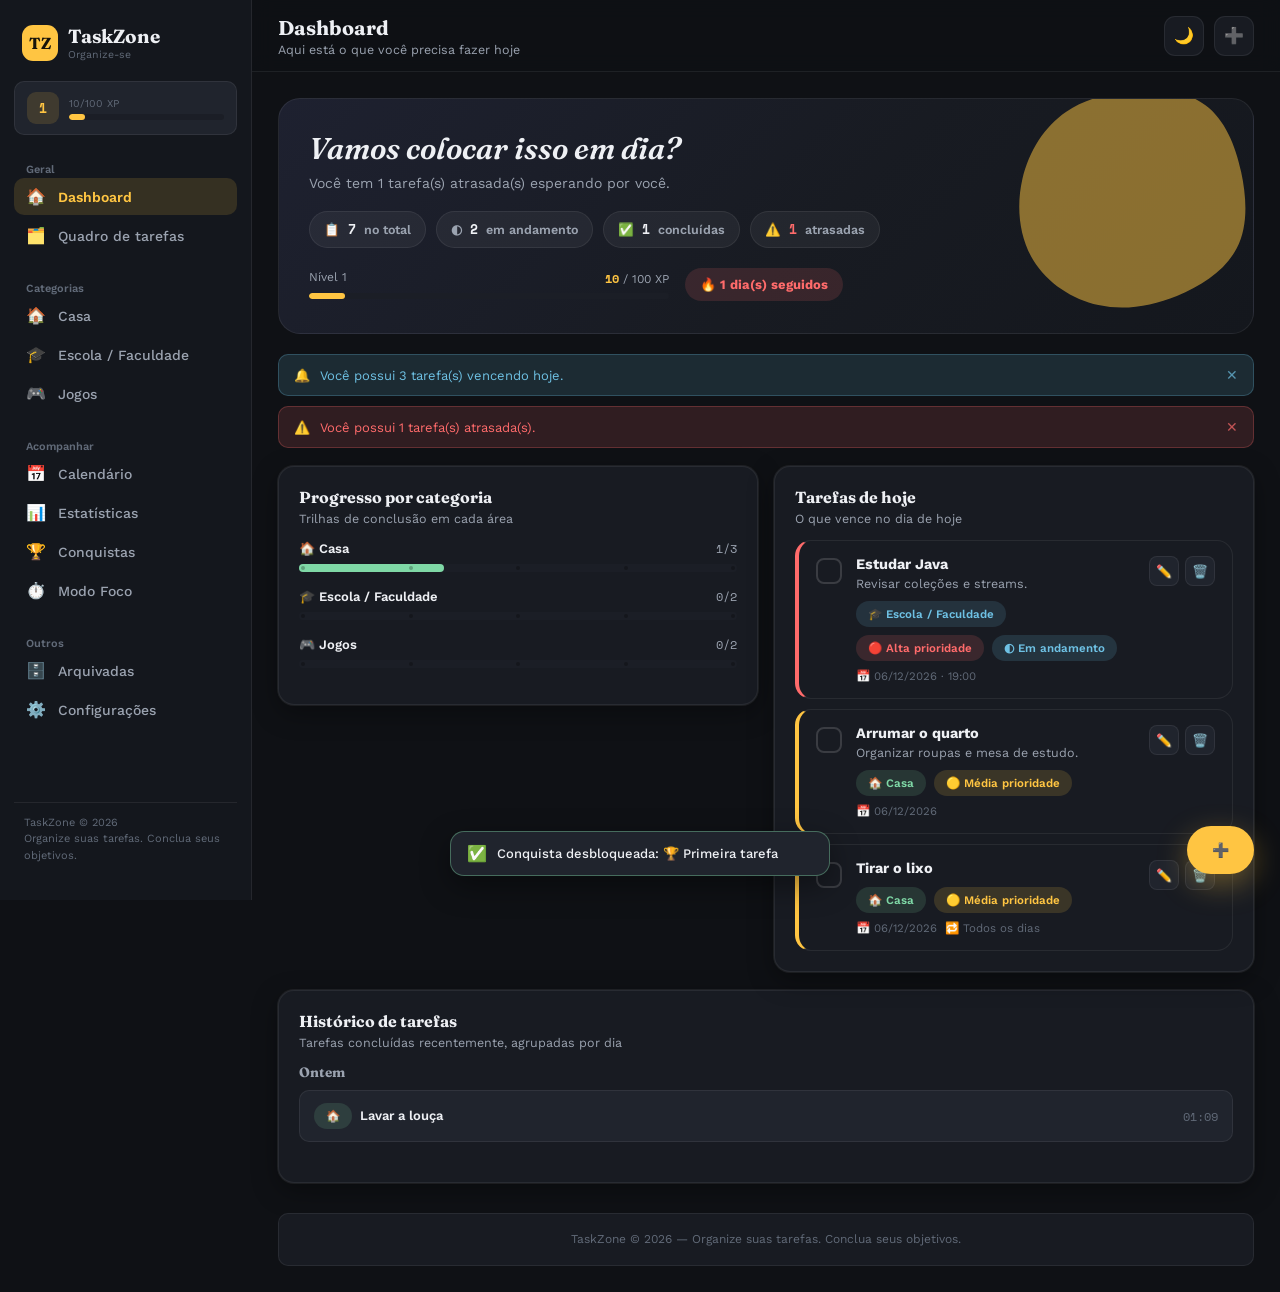
==== commit 7a2421f0: "v2 beta" ====
--- a/index.html
+++ b/index.html
@@ -4,13 +4,15 @@
 <meta charset="UTF-8">
 <meta name="viewport" content="width=device-width, initial-scale=1.0">
 <title>TaskZone — Organize suas tarefas</title>
-<meta name="description" content="TaskZone — gerenciador de tarefas pessoais para Casa, Escola e Jogos.">
+<meta name="description" content="TaskZone — gerenciador de tarefas pessoais para Casa, Escola e Jogos, com quadro Kanban e sistema de XP.">
 <link rel="stylesheet" href="style.css">
 <link rel="icon" href="data:,">
 </head>
 <body>
 
 <div class="sidebar-overlay" id="sidebar-overlay"></div>
+<div class="toast-stack" id="toast-stack" aria-live="polite"></div>
+<div class="confetti-layer" id="confetti-layer" aria-hidden="true"></div>
 
 <div class="app-shell">
 
@@ -24,11 +26,19 @@
       </div>
     </div>
 
+    <div class="level-pill">
+      <div class="level-badge" id="sidebar-nivel-badge">1</div>
+      <div class="level-info">
+        <div class="lbl" id="sidebar-xp-label">0/100 XP</div>
+        <div class="xp-bar-track"><div class="xp-bar-fill" id="sidebar-xp-fill"></div></div>
+      </div>
+    </div>
+
     <div>
       <div class="nav-group-label">Geral</div>
       <ul class="nav-list">
         <li><button class="nav-link" data-nav="dashboard"><span class="ic">🏠</span> Dashboard</button></li>
-        <li><button class="nav-link" data-nav="tarefas"><span class="ic">📋</span> Todas as tarefas</button></li>
+        <li><button class="nav-link" data-nav="tarefas"><span class="ic">🗂️</span> Quadro de tarefas</button></li>
       </ul>
     </div>
 
@@ -59,16 +69,13 @@
       </ul>
     </div>
 
-    <div class="sidebar-footer">
-      TaskZone © 2026<br>Organize suas tarefas. Conclua seus objetivos.
-    </div>
+    <div class="sidebar-footer">TaskZone © 2026<br>Organize suas tarefas. Conclua seus objetivos.</div>
   </aside>
 
   <div class="main-area">
-    <!-- Topbar -->
     <header class="topbar">
       <div style="display:flex; align-items:center; gap:12px;">
-        <button class="icon-btn hamburger-btn" id="btn-hamburguer" aria-label="Abrir menu">☰</button>
+        <button class="icon-btn hamburguer-btn hamburger-btn" id="btn-hamburguer" aria-label="Abrir menu">☰</button>
         <div class="topbar-title">
           <h1 id="topbar-titulo">Dashboard</h1>
           <p id="topbar-subtitulo">Aqui está o que você precisa fazer hoje</p>
@@ -84,72 +91,52 @@
 
       <!-- ============================= DASHBOARD ============================= -->
       <section class="view active" id="view-dashboard">
-        <div class="hero-greeting">
-          <h1>Olá! 👋</h1>
-          <p>Aqui está o que você precisa fazer hoje.</p>
+
+        <div class="hero-banner">
+          <svg class="hero-blob" viewBox="0 0 200 200" xmlns="http://www.w3.org/2000/svg">
+            <path fill="#FFC542" d="M45.3,-58.6C57.4,-49.7,64,-33.6,67.6,-16.9C71.2,-0.2,71.9,17.1,64.9,30.7C57.9,44.3,43.2,54.2,27.4,60.6C11.6,67,-5.3,69.9,-21.6,66.3C-37.9,62.7,-53.6,52.6,-62.4,38.1C-71.2,23.6,-73.1,4.7,-69.1,-12.6C-65.1,-29.9,-55.2,-45.6,-41.7,-54.6C-28.2,-63.6,-14.1,-65.9,1.6,-68C17.3,-70.1,33.2,-67.5,45.3,-58.6Z" transform="translate(100 100)"/>
+          </svg>
+          <div class="hero-content">
+            <h1 class="hero-headline" id="hero-headline">Bom dia.</h1>
+            <p class="hero-sub" id="hero-sub">Carregando seu resumo...</p>
+
+            <div class="hero-stats-row">
+              <span class="hero-stat-pill">📋 <strong id="hero-total">0</strong> no total</span>
+              <span class="hero-stat-pill">◐ <strong id="hero-andamento">0</strong> em andamento</span>
+              <span class="hero-stat-pill">✅ <strong id="hero-concluidas">0</strong> concluídas</span>
+              <span class="hero-stat-pill alerta" id="hero-pill-atrasadas">⚠️ <strong id="hero-atrasadas">0</strong> atrasadas</span>
+            </div>
+
+            <div class="hero-bottom-row">
+              <div class="xp-hero-wrap">
+                <div class="xp-hero-top">
+                  <span id="xp-hero-nivel">Nível 1</span>
+                  <span id="xp-hero-valores"><strong>0</strong> / 100 XP</span>
+                </div>
+                <div class="xp-bar-track"><div class="xp-bar-fill" id="xp-hero-fill"></div></div>
+              </div>
+              <span class="streak-pill" id="streak-pill">✨ Comece hoje sua sequência</span>
+            </div>
+          </div>
         </div>
 
         <div class="notice-stack" id="notificacoes-dashboard"></div>
 
-        <div class="grid grid-4" style="margin-bottom:18px;">
-          <div class="card metric-card fade-in">
-            <div class="metric-icon">📋</div>
-            <span class="metric-label">Total de tarefas</span>
-            <span class="metric-value mono" id="metric-total">0</span>
-          </div>
-          <div class="card metric-card fade-in">
-            <div class="metric-icon" style="background:var(--success-dim); color:var(--success);">✅</div>
-            <span class="metric-label">Concluídas</span>
-            <span class="metric-value mono" id="metric-concluidas">0</span>
-          </div>
-          <div class="card metric-card fade-in">
-            <div class="metric-icon" style="background:var(--media-dim); color:var(--media);">⏳</div>
-            <span class="metric-label">Pendentes</span>
-            <span class="metric-value mono" id="metric-pendentes">0</span>
-          </div>
-          <div class="card metric-card fade-in">
-            <div class="metric-icon" style="background:var(--alta-dim); color:var(--alta);">⚠️</div>
-            <span class="metric-label">Atrasadas</span>
-            <span class="metric-value mono" id="metric-atrasadas">0</span>
-          </div>
-        </div>
-
         <div class="grid grid-2" style="margin-bottom:18px; align-items:start;">
-          <div class="card progress-ring-card fade-in">
-            <div class="progress-ring-wrap">
-              <svg width="128" height="128" viewBox="0 0 128 128">
-                <circle class="progress-ring-bg" cx="64" cy="64" r="54"></circle>
-                <circle class="progress-ring-fill" id="ring-fill" cx="64" cy="64" r="54"></circle>
-              </svg>
-              <div class="progress-ring-label">
-                <span class="pct mono" id="ring-pct">0%</span>
-                <span class="lbl">hoje</span>
-              </div>
-            </div>
-            <div class="progress-ring-info">
-              <h3>Progresso de hoje</h3>
-              <p id="ring-sub">0 de 0 tarefas concluídas</p>
-            </div>
-          </div>
-
-          <div class="card fade-in smart-summary" id="resumo-inteligente"></div>
-        </div>
-
-        <div class="grid grid-2" style="margin-bottom:18px; align-items:start;">
-          <div class="card fade-in">
+          <div class="card">
             <div class="section-title">Progresso por categoria</div>
-            <div class="section-sub">Tarefas concluídas em cada área</div>
+            <div class="section-sub">Trilhas de conclusão em cada área</div>
             <div id="progresso-categorias"></div>
           </div>
 
-          <div class="card fade-in">
+          <div class="card">
             <div class="section-title">Tarefas de hoje</div>
             <div class="section-sub">O que vence no dia de hoje</div>
             <div class="task-list" id="lista-tarefas-hoje"></div>
           </div>
         </div>
 
-        <div class="card fade-in">
+        <div class="card">
           <div class="section-title">Histórico de tarefas</div>
           <div class="section-sub">Tarefas concluídas recentemente, agrupadas por dia</div>
           <div id="lista-historico"></div>
@@ -158,8 +145,13 @@
         <footer class="legal-footer">TaskZone © 2026 — Organize suas tarefas. Conclua seus objetivos.</footer>
       </section>
 
-      <!-- ============================= TODAS AS TAREFAS ============================= -->
+      <!-- ============================= QUADRO DE TAREFAS (KANBAN) ============================= -->
       <section class="view" id="view-tarefas">
+        <form class="quick-add-row" id="form-quick-add">
+          <input type="text" id="input-quick-add" placeholder="Adicionar tarefa rápida e apertar Enter..." aria-label="Adicionar tarefa rápida">
+          <button type="submit" class="btn btn-primary">Adicionar</button>
+        </form>
+
         <div class="toolbar">
           <div class="search-box">
             <span class="ic">🔎</span>
@@ -173,16 +165,13 @@
               <option value="vencimento">Data de vencimento</option>
               <option value="nome">Nome</option>
             </select>
-            <button class="btn btn-primary" id="btn-nova-tarefa">+ Nova tarefa</button>
-          </div>
-        </div>
-
-        <div class="filter-row" role="group" aria-label="Filtros rápidos">
-          <button class="filter-chip active" data-filtro-rapido="todas">Todas</button>
-          <button class="filter-chip" data-filtro-rapido="pendentes">Pendentes</button>
-          <button class="filter-chip" data-filtro-rapido="concluidas">Concluídas</button>
-          <button class="filter-chip" data-filtro-rapido="atrasadas">Atrasadas</button>
-          <button class="filter-chip" data-filtro-rapido="hoje">Hoje</button>
+          </div>
+        </div>
+
+        <div class="filter-row" role="group" aria-label="Filtro por prazo">
+          <button class="filter-chip active" data-filtro-data="todas">Todas</button>
+          <button class="filter-chip" data-filtro-data="hoje">Hoje</button>
+          <button class="filter-chip" data-filtro-data="atrasadas">Atrasadas</button>
         </div>
         <div class="filter-row" role="group" aria-label="Filtro por categoria">
           <button class="filter-chip active" data-filtro-categoria="todas">Todas as categorias</button>
@@ -191,12 +180,12 @@
           <button class="filter-chip" data-filtro-categoria="jogos">🎮 Jogos</button>
         </div>
 
-        <div class="task-list" id="lista-tarefas" style="margin-top:16px;"></div>
+        <div class="kanban-board" id="kanban-board"></div>
       </section>
 
       <!-- ============================= CALENDÁRIO ============================= -->
       <section class="view" id="view-calendario">
-        <div class="card fade-in">
+        <div class="card" style="margin-bottom:18px;">
           <div class="calendar-header">
             <h2 id="calendar-titulo">Mês Ano</h2>
             <div class="calendar-nav">
@@ -207,56 +196,49 @@
           </div>
           <div class="calendar-grid" id="calendar-grid"></div>
         </div>
-
-        <div class="card fade-in calendar-day-panel" id="calendar-day-panel"></div>
+        <div class="card calendar-day-panel" id="calendar-day-panel"></div>
       </section>
 
       <!-- ============================= ESTATÍSTICAS ============================= -->
       <section class="view" id="view-estatisticas">
         <div class="grid grid-4" style="margin-bottom:18px;">
-          <div class="card stat-highlight fade-in">
-            <span class="ic">📋</span>
-            <div><h3 id="stat-total-criadas">0</h3><p>Tarefas criadas</p></div>
-          </div>
-          <div class="card stat-highlight fade-in">
-            <span class="ic">✅</span>
-            <div><h3 id="stat-total-concluidas">0</h3><p>Tarefas concluídas</p></div>
-          </div>
-          <div class="card stat-highlight fade-in">
-            <span class="ic">⚠️</span>
-            <div><h3 id="stat-total-atrasadas">0</h3><p>Tarefas atrasadas</p></div>
-          </div>
-          <div class="card stat-highlight fade-in">
-            <span class="ic">🔥</span>
-            <div><h3 id="stat-sequencia">0</h3><p>Dias em sequência</p></div>
-          </div>
+          <div class="card stat-highlight"><span class="ic">📋</span><div><h3 id="stat-total-criadas">0</h3><p>Tarefas criadas</p></div></div>
+          <div class="card stat-highlight"><span class="ic">✅</span><div><h3 id="stat-total-concluidas">0</h3><p>Tarefas concluídas</p></div></div>
+          <div class="card stat-highlight"><span class="ic">⚠️</span><div><h3 id="stat-total-atrasadas">0</h3><p>Tarefas atrasadas</p></div></div>
+          <div class="card stat-highlight"><span class="ic">🔥</span><div><h3 id="stat-sequencia">0</h3><p>Dias em sequência</p></div></div>
         </div>
 
         <div class="grid grid-2" style="margin-bottom:18px; align-items:start;">
-          <div class="card fade-in">
+          <div class="card">
             <div class="section-title">🔥 Sequência atual</div>
             <p id="stat-sequencia-desc" style="font-size:13.5px; color:var(--text-secondary); line-height:1.6;"></p>
           </div>
-          <div class="card fade-in">
+          <div class="card">
+            <div class="section-title">⭐ Nível de XP</div>
+            <p style="font-size:13.5px; color:var(--text-secondary);">Nível atual: <strong id="stat-nivel-atual" style="color:var(--text-primary);"></strong> · Total acumulado: <strong id="stat-xp-total" style="color:var(--text-primary);"></strong></p>
+          </div>
+        </div>
+
+        <div class="grid grid-2" style="margin-bottom:18px; align-items:start;">
+          <div class="card">
             <div class="section-title">Destaques por categoria</div>
             <p style="font-size:13.5px; color:var(--text-secondary); margin-bottom:6px;">Categoria com mais tarefas: <strong id="stat-categoria-mais" style="color:var(--text-primary);"></strong></p>
             <p style="font-size:13.5px; color:var(--text-secondary);">Maior taxa de conclusão: <strong id="stat-categoria-taxa" style="color:var(--text-primary);"></strong></p>
           </div>
-        </div>
-
-        <div class="card fade-in">
-          <div class="section-title">Progresso geral</div>
-          <div style="display:flex; align-items:baseline; gap:10px; margin-bottom:10px;">
-            <span class="mono" id="stat-progresso-geral-pct" style="font-size:28px; font-weight:700;">0%</span>
-            <span class="section-sub" id="stat-progresso-geral-desc" style="margin-bottom:0;"></span>
-          </div>
-          <div class="progress-track"><div class="progress-fill" id="stat-progresso-geral-fill" style="width:0%"></div></div>
+          <div class="card">
+            <div class="section-title">Progresso geral</div>
+            <div style="display:flex; align-items:baseline; gap:10px; margin-bottom:10px;">
+              <span class="mono" id="stat-progresso-geral-pct" style="font-size:26px; font-weight:700;">0%</span>
+              <span class="section-sub" id="stat-progresso-geral-desc" style="margin-bottom:0;"></span>
+            </div>
+            <div class="trilha-track"><div class="trilha-fill jogos" id="stat-progresso-geral-fill" style="width:0%"></div></div>
+          </div>
         </div>
       </section>
 
       <!-- ============================= CONQUISTAS ============================= -->
       <section class="view" id="view-conquistas">
-        <div class="card fade-in">
+        <div class="card">
           <div class="section-title">Minhas conquistas</div>
           <div class="section-sub">Desbloqueie medalhas concluindo tarefas no TaskZone</div>
           <div class="achievement-grid" id="grid-conquistas"></div>
@@ -265,7 +247,7 @@
 
       <!-- ============================= MODO FOCO ============================= -->
       <section class="view" id="view-foco">
-        <div class="card fade-in focus-shell">
+        <div class="card focus-shell">
           <div class="form-group focus-select">
             <label for="foco-select-tarefa">Tarefa em foco</label>
             <select class="form-control" id="foco-select-tarefa"></select>
@@ -296,102 +278,71 @@
           </div>
 
           <button class="btn btn-success btn-block" id="btn-foco-concluir" style="margin-top:18px;" disabled>✓ Concluir tarefa</button>
-
           <div class="focus-message" id="foco-mensagem"></div>
         </div>
       </section>
 
       <!-- ============================= ARQUIVADAS ============================= -->
       <section class="view" id="view-arquivadas">
-        <div class="card fade-in">
+        <div class="card">
           <div class="section-title">Tarefas arquivadas</div>
-          <div class="section-sub">Tarefas antigas guardadas fora da lista principal. Você pode restaurá-las quando quiser.</div>
+          <div class="section-sub">Tarefas antigas guardadas fora do quadro principal. Você pode restaurá-las quando quiser.</div>
           <div class="task-list" id="lista-arquivadas"></div>
         </div>
       </section>
 
       <!-- ============================= CONFIGURAÇÕES ============================= -->
       <section class="view" id="view-configuracoes">
-        <div class="card fade-in" style="margin-bottom:18px;">
+        <div class="card" style="margin-bottom:18px;">
           <div class="section-title">Preferências</div>
           <div class="settings-row">
-            <div class="settings-row-text">
-              <h4>Tema</h4>
-              <p>Alternar entre tema claro e escuro</p>
-            </div>
+            <div class="settings-row-text"><h4>Tema</h4><p>Alternar entre tema claro e escuro</p></div>
             <button class="btn btn-secondary btn-sm toggle-tema-btn">🌙</button>
           </div>
           <div class="settings-row">
-            <div class="settings-row-text">
-              <h4>Animações</h4>
-              <p>Ativar ou desativar animações da interface</p>
-            </div>
-            <label class="switch">
-              <input type="checkbox" id="toggle-animacoes">
-              <span class="switch-track"></span>
-            </label>
-          </div>
-        </div>
-
-        <div class="card fade-in" style="margin-bottom:18px;">
+            <div class="settings-row-text"><h4>Animações</h4><p>Ativar ou desativar animações da interface</p></div>
+            <label class="switch"><input type="checkbox" id="toggle-animacoes"><span class="switch-track"></span></label>
+          </div>
+        </div>
+
+        <div class="card" style="margin-bottom:18px;">
           <div class="section-title">Dados</div>
           <div class="settings-row">
-            <div class="settings-row-text">
-              <h4>Limpar tarefas concluídas</h4>
-              <p>Remove permanentemente todas as tarefas já concluídas</p>
-            </div>
+            <div class="settings-row-text"><h4>Limpar tarefas concluídas</h4><p>Remove permanentemente todas as tarefas já concluídas</p></div>
             <button class="btn btn-secondary btn-sm" id="btn-limpar-concluidas">Limpar</button>
           </div>
           <div class="settings-row">
-            <div class="settings-row-text">
-              <h4>Restaurar dados de demonstração</h4>
-              <p>Substitui suas tarefas pelas tarefas de exemplo do TaskZone</p>
-            </div>
+            <div class="settings-row-text"><h4>Restaurar dados de demonstração</h4><p>Substitui suas tarefas pelas tarefas de exemplo do TaskZone</p></div>
             <button class="btn btn-secondary btn-sm" id="btn-restaurar-demo">Restaurar</button>
           </div>
           <div class="settings-row">
-            <div class="settings-row-text">
-              <h4>Começar do zero</h4>
-              <p>Remove as tarefas de demonstração e deixa sua lista vazia</p>
-            </div>
+            <div class="settings-row-text"><h4>Começar do zero</h4><p>Remove as tarefas de demonstração e deixa sua lista vazia</p></div>
             <button class="btn btn-secondary btn-sm" id="btn-comecar-zero">Começar do zero</button>
           </div>
           <div class="settings-row">
-            <div class="settings-row-text">
-              <h4>Exportar tarefas</h4>
-              <p>Baixe um arquivo .json com todos os seus dados</p>
-            </div>
+            <div class="settings-row-text"><h4>Exportar tarefas</h4><p>Baixe um arquivo .json com todos os seus dados</p></div>
             <button class="btn btn-secondary btn-sm" id="btn-exportar-dados">Exportar</button>
           </div>
           <div class="settings-row">
-            <div class="settings-row-text">
-              <h4>Importar tarefas</h4>
-              <p>Restaure um backup .json exportado anteriormente</p>
-            </div>
+            <div class="settings-row-text"><h4>Importar tarefas</h4><p>Restaure um backup .json exportado anteriormente</p></div>
             <label class="btn btn-secondary btn-sm" for="input-importar-dados" style="margin:0;">
               Importar
               <input type="file" id="input-importar-dados" accept="application/json" style="display:none;">
             </label>
           </div>
           <div class="settings-row">
-            <div class="settings-row-text">
-              <h4>Apagar todos os dados</h4>
-              <p>Remove permanentemente tudo o que está salvo no TaskZone neste navegador</p>
-            </div>
+            <div class="settings-row-text"><h4>Apagar todos os dados</h4><p>Remove permanentemente tudo o que está salvo no TaskZone neste navegador</p></div>
             <button class="btn btn-danger btn-sm" id="btn-apagar-tudo">Apagar tudo</button>
           </div>
         </div>
 
-        <div class="legal-footer">
-          Seus dados são armazenados localmente neste navegador. Se você limpar os dados do navegador ou trocar de dispositivo, eles poderão ser perdidos. Use a função de exportação para criar um backup.
-        </div>
+        <div class="legal-footer">Seus dados são armazenados localmente neste navegador. Se você limpar os dados do navegador ou trocar de dispositivo, eles poderão ser perdidos. Use a função de exportação para criar um backup.</div>
       </section>
 
     </main>
   </div>
 </div>
 
-<!-- Botão flutuante (mobile) -->
 <button class="btn btn-primary btn-fab" id="btn-fab-nova-tarefa" aria-label="Nova tarefa">➕</button>
 
 <!-- ============================= MODAL: NOVA/EDITAR TAREFA ============================= -->
@@ -426,6 +377,15 @@
           <div class="pick-option" data-valor="alta">🔴 Alta</div>
           <div class="pick-option" data-valor="media">🟡 Média</div>
           <div class="pick-option" data-valor="baixa">🟢 Baixa</div>
+        </div>
+      </div>
+
+      <div class="form-group">
+        <label>Status</label>
+        <div class="status-picker" id="status-picker" data-selecionado="afazer">
+          <div class="pick-option" data-valor="afazer">○ A Fazer</div>
+          <div class="pick-option" data-valor="andamento">◐ Em andamento</div>
+          <div class="pick-option" data-valor="concluida">● Concluído</div>
         </div>
       </div>
 
@@ -470,7 +430,7 @@
       <h3>Excluir tarefa</h3>
       <button class="modal-close" onclick="fecharModal('modal-confirmar-exclusao')" aria-label="Fechar">✕</button>
     </div>
-    <p style="font-size:14px; color:var(--text-secondary); margin-bottom:20px;">Tem certeza que deseja excluir esta tarefa? Essa ação não pode ser desfeita.</p>
+    <p style="font-size:14px; color:var(--text-secondary); margin-bottom:20px;">Tem certeza que deseja excluir "<strong id="confirmar-exclusao-nome" style="color:var(--text-primary);"></strong>"? Você poderá desfazer logo em seguida.</p>
     <div class="form-actions" style="margin-top:0;">
       <button type="button" class="btn btn-secondary btn-block" onclick="fecharModal('modal-confirmar-exclusao')">Cancelar</button>
       <button type="button" class="btn btn-danger btn-block" id="btn-confirmar-exclusao">Excluir</button>
--- a/style.css
+++ b/style.css
@@ -1,75 +1,78 @@
 /* ==========================================================================
-   TaskZone — style.css
-   Identidade visual: "HUD de produtividade" — fundo escuro arroxeado,
-   três cores de categoria (Casa/Escola/Jogos), títulos em Poppins, corpo em
-   Manrope, números e cronômetro em JetBrains Mono. Assinatura visual: anel
-   de progresso circular no dashboard + badge de sequência (streak) com
-   efeito de chama, e o cronômetro Pomodoro em dígitos grandes tipo HUD.
+   TaskZone — style.css (v2)
+   Identidade visual: fundo grafite neutro + um único acento dourado/mel.
+   Título em Fraunces (serifada, um só momento de personalidade), corpo em
+   Work Sans, números/cronômetro em Space Mono. Estrutura central: quadro
+   Kanban (A Fazer / Em andamento / Concluído) em vez de lista genérica.
    ========================================================================== */
 
-@import url('https://fonts.googleapis.com/css2?family=Poppins:wght@500;600;700;800&family=Manrope:wght@400;500;600;700&family=JetBrains+Mono:wght@400;500;600;700&display=swap');
+@import url('https://fonts.googleapis.com/css2?family=Fraunces:ital,wght@0,500;0,600;0,700;1,500&family=Work+Sans:wght@400;500;600;700&family=Space+Mono:wght@400;700&display=swap');
 
 :root {
-  --bg: #14111B;
-  --bg-elevated: #191527;
-  --surface: #1E1830;
-  --surface-2: #2A2240;
-  --border: rgba(255, 255, 255, 0.08);
+  --bg: #0F1115;
+  --bg-elevated: #14171D;
+  --surface: #181B22;
+  --surface-2: #20242D;
+  --surface-3: #1B1E26;
+  --border: rgba(255, 255, 255, 0.07);
   --border-strong: rgba(255, 255, 255, 0.15);
-  --text-primary: #F3F1F8;
-  --text-secondary: #9C93B5;
-  --text-muted: #6C6389;
-
-  --brand: #6C5CE7;
-  --brand-dim: rgba(108, 92, 231, 0.16);
-  --brand-2: #FFB84D;
-  --brand-2-dim: rgba(255, 184, 77, 0.16);
-
-  --casa: #FFA552;
-  --casa-dim: rgba(255, 165, 82, 0.14);
-  --escola: #5B8DEF;
-  --escola-dim: rgba(91, 141, 239, 0.14);
-  --jogos: #F25FA0;
-  --jogos-dim: rgba(242, 95, 160, 0.14);
-
-  --alta: #FF5C7A;
-  --alta-dim: rgba(255, 92, 122, 0.15);
-  --media: #FFC857;
-  --media-dim: rgba(255, 200, 87, 0.15);
-  --baixa: #6FCF97;
-  --baixa-dim: rgba(111, 207, 151, 0.15);
-
-  --danger: #FF5C7A;
-  --danger-dim: rgba(255, 92, 122, 0.15);
-  --success: #6FCF97;
-  --success-dim: rgba(111, 207, 151, 0.15);
-
-  --font-display: 'Poppins', sans-serif;
-  --font-body: 'Manrope', sans-serif;
-  --font-mono: 'JetBrains Mono', monospace;
+  --text-primary: #EEF0F4;
+  --text-secondary: #9BA3B0;
+  --text-muted: #616A78;
+
+  --gold: #FFC542;
+  --gold-dim: rgba(255, 197, 66, 0.14);
+  --coral: #FF6B6B;
+  --coral-dim: rgba(255, 107, 107, 0.14);
+
+  --casa: #7FD8A6;
+  --casa-dim: rgba(127, 216, 166, 0.14);
+  --escola: #6EC1E4;
+  --escola-dim: rgba(110, 193, 228, 0.14);
+  --jogos: #C792EA;
+  --jogos-dim: rgba(199, 146, 234, 0.14);
+
+  --alta: #FF6B6B;
+  --alta-dim: rgba(255, 107, 107, 0.15);
+  --media: #FFC542;
+  --media-dim: rgba(255, 197, 66, 0.15);
+  --baixa: #7FD8A6;
+  --baixa-dim: rgba(127, 216, 166, 0.15);
+
+  --danger: #FF6B6B;
+  --danger-dim: rgba(255, 107, 107, 0.15);
+  --success: #7FD8A6;
+  --success-dim: rgba(127, 216, 166, 0.15);
+  --info: #6EC1E4;
+  --info-dim: rgba(110, 193, 228, 0.15);
+
+  --font-display: 'Fraunces', serif;
+  --font-body: 'Work Sans', sans-serif;
+  --font-mono: 'Space Mono', monospace;
 
   --radius-sm: 10px;
   --radius-md: 16px;
-  --radius-lg: 24px;
+  --radius-lg: 22px;
   --shadow-soft: 0 8px 26px rgba(0, 0, 0, 0.35);
   --shadow-glow: 0 0 0 1px var(--border), 0 8px 26px rgba(0, 0, 0, 0.35);
 
-  --sidebar-w: 256px;
+  --sidebar-w: 252px;
   --header-h: 72px;
 }
 
 [data-tema="claro"] {
-  --bg: #F5F3FA;
+  --bg: #F6F4EF;
   --bg-elevated: #FFFFFF;
   --surface: #FFFFFF;
-  --surface-2: #EFEBF7;
-  --border: rgba(20, 17, 27, 0.08);
-  --border-strong: rgba(20, 17, 27, 0.16);
-  --text-primary: #17131F;
-  --text-secondary: #524B66;
-  --text-muted: #8981A0;
-  --shadow-soft: 0 8px 26px rgba(30, 20, 50, 0.08);
-  --shadow-glow: 0 0 0 1px var(--border), 0 8px 26px rgba(30, 20, 50, 0.08);
+  --surface-2: #EFEBE2;
+  --surface-3: #F1EDE4;
+  --border: rgba(20, 20, 15, 0.09);
+  --border-strong: rgba(20, 20, 15, 0.16);
+  --text-primary: #1A1B1E;
+  --text-secondary: #55585E;
+  --text-muted: #8A8D93;
+  --shadow-soft: 0 8px 26px rgba(30, 25, 10, 0.08);
+  --shadow-glow: 0 0 0 1px var(--border), 0 8px 26px rgba(30, 25, 10, 0.08);
 }
 
 * { box-sizing: border-box; margin: 0; padding: 0; }
@@ -85,8 +88,8 @@
 a { color: inherit; text-decoration: none; }
 button { font-family: inherit; cursor: pointer; }
 input, select, textarea { font-family: inherit; }
-::selection { background: var(--brand-dim); color: var(--brand); }
-:focus-visible { outline: 2px solid var(--brand); outline-offset: 2px; }
+::selection { background: var(--gold-dim); color: var(--gold); }
+:focus-visible { outline: 2px solid var(--gold); outline-offset: 2px; }
 .mono { font-family: var(--font-mono); font-variant-numeric: tabular-nums; }
 
 body.sem-animacoes *,
@@ -111,10 +114,10 @@
   flex-shrink: 0;
   background: var(--bg-elevated);
   border-right: 1px solid var(--border);
-  padding: 26px 16px;
+  padding: 24px 14px;
   display: flex;
   flex-direction: column;
-  gap: 22px;
+  gap: 20px;
   position: sticky;
   top: 0;
   height: 100vh;
@@ -125,29 +128,42 @@
 .brand { display: flex; align-items: center; gap: 10px; padding: 0 8px; }
 .brand-mark {
   width: 36px; height: 36px; border-radius: 11px;
-  background: linear-gradient(135deg, var(--brand), var(--jogos));
+  background: var(--gold);
   display: flex; align-items: center; justify-content: center;
-  font-family: var(--font-display); font-weight: 800; font-size: 15px; color: #fff;
+  font-family: var(--font-display); font-weight: 700; font-size: 16px; color: #16130A;
   flex-shrink: 0;
 }
-.brand-name { font-family: var(--font-display); font-weight: 700; font-size: 18px; letter-spacing: -0.01em; }
-.brand-tag { font-size: 10.5px; color: var(--text-muted); text-transform: uppercase; letter-spacing: 0.08em; }
-
-.nav-group-label {
-  font-size: 10.5px; text-transform: uppercase; letter-spacing: 0.08em;
-  color: var(--text-muted); font-weight: 700; padding: 10px 12px 4px;
-}
-.nav-list { list-style: none; display: flex; flex-direction: column; gap: 3px; }
+.brand-name { font-family: var(--font-display); font-weight: 700; font-size: 19px; letter-spacing: -0.01em; }
+.brand-tag { font-size: 10.5px; color: var(--text-muted); }
+
+/* Selo de nível/XP na sidebar */
+.level-pill {
+  display: flex; align-items: center; gap: 10px;
+  padding: 10px 12px; border-radius: var(--radius-sm);
+  background: var(--surface-2); border: 1px solid var(--border);
+}
+.level-badge {
+  width: 32px; height: 32px; border-radius: 9px; background: var(--gold-dim); color: var(--gold);
+  display: flex; align-items: center; justify-content: center;
+  font-family: var(--font-mono); font-weight: 700; font-size: 13px; flex-shrink: 0;
+}
+.level-info { flex: 1; min-width: 0; }
+.level-info .lbl { font-size: 10.5px; color: var(--text-muted); margin-bottom: 4px; }
+.xp-bar-track { width: 100%; height: 6px; border-radius: 10px; background: var(--surface-3); overflow: hidden; }
+.xp-bar-fill { height: 100%; background: var(--gold); border-radius: 10px; width: 0%; transition: width 0.8s cubic-bezier(.2,.8,.2,1); }
+
+.nav-group-label { font-size: 11px; color: var(--text-muted); font-weight: 600; padding: 8px 12px 2px; }
+.nav-list { list-style: none; display: flex; flex-direction: column; gap: 2px; }
 .nav-link {
   display: flex; align-items: center; gap: 12px;
-  padding: 10px 12px; border-radius: var(--radius-sm);
-  color: var(--text-secondary); font-size: 14px; font-weight: 600;
+  padding: 9px 12px; border-radius: var(--radius-sm);
+  color: var(--text-secondary); font-size: 14px; font-weight: 500;
   transition: background 0.15s ease, color 0.15s ease;
   border: none; background: none; width: 100%; text-align: left;
 }
 .nav-link .ic { font-size: 16px; width: 20px; text-align: center; }
 .nav-link:hover { background: var(--surface-2); color: var(--text-primary); }
-.nav-link.active { background: var(--brand-dim); color: var(--brand); }
+.nav-link.active { background: var(--gold-dim); color: var(--gold); font-weight: 600; }
 
 .sidebar-footer {
   margin-top: auto; font-size: 11px; color: var(--text-muted);
@@ -162,11 +178,11 @@
   display: flex; align-items: center; justify-content: space-between;
   padding: 0 26px;
   position: sticky; top: 0;
-  background: rgba(20, 17, 27, 0.72);
+  background: rgba(15, 17, 21, 0.72);
   backdrop-filter: blur(10px);
   z-index: 30;
 }
-[data-tema="claro"] .topbar { background: rgba(245, 243, 250, 0.78); }
+[data-tema="claro"] .topbar { background: rgba(246, 244, 239, 0.8); }
 
 .topbar-title h1 { font-family: var(--font-display); font-size: 20px; font-weight: 700; }
 .topbar-title p { font-size: 12.5px; color: var(--text-secondary); margin-top: 2px; }
@@ -181,27 +197,63 @@
   transition: border-color 0.15s ease, color 0.15s ease, transform 0.15s ease;
 }
 .icon-btn:hover { color: var(--text-primary); border-color: var(--border-strong); transform: translateY(-1px); }
-.icon-btn .dot {
-  position: absolute; top: 7px; right: 7px; width: 7px; height: 7px; border-radius: 50%;
-  background: var(--alta); box-shadow: 0 0 0 2px var(--surface);
-}
 
 .hamburger-btn { display: none; }
-
 .content { padding: 26px; flex: 1; }
-
-.view { display: none; animation: fadeIn 0.35s ease; }
-.view.active { display: block; }
-@keyframes fadeIn { from { opacity: 0; transform: translateY(6px); } to { opacity: 1; transform: translateY(0); } }
-
-.sidebar-overlay {
-  display: none; position: fixed; inset: 0; background: rgba(0,0,0,0.55);
-  z-index: 45;
-}
+.view { display: none; }
+.view.active { display: block; animation: viewIn 0.3s ease; }
+@keyframes viewIn { from { opacity: 0; } to { opacity: 1; } }
+
+.sidebar-overlay { display: none; position: fixed; inset: 0; background: rgba(0,0,0,0.55); z-index: 45; }
 .sidebar-overlay.open { display: block; }
 
 /* -------------------------------------------------------------------- */
-/* Cards & grids                                                         */
+/* Hero do dashboard — o único momento "ousado" do design                */
+/* -------------------------------------------------------------------- */
+.hero-banner {
+  position: relative;
+  border-radius: var(--radius-lg);
+  padding: 32px 30px;
+  margin-bottom: 20px;
+  overflow: hidden;
+  background: linear-gradient(135deg, #1E2130 0%, #181B22 55%, #14171D 100%);
+  border: 1px solid var(--border);
+}
+.hero-blob {
+  position: absolute; top: -60px; right: -40px; width: 320px; height: 320px;
+  opacity: 0.5; pointer-events: none;
+}
+[data-tema="claro"] .hero-banner { background: linear-gradient(135deg, #FFF3D6 0%, #FFFFFF 60%, #FFFFFF 100%); }
+.hero-content { position: relative; z-index: 1; }
+.hero-headline {
+  font-family: var(--font-display); font-style: italic; font-weight: 600;
+  font-size: 30px; line-height: 1.2; margin-bottom: 8px; max-width: 480px;
+}
+.hero-sub { font-size: 14px; color: var(--text-secondary); max-width: 460px; margin-bottom: 20px; }
+
+.hero-stats-row { display: flex; flex-wrap: wrap; gap: 10px; margin-bottom: 20px; }
+.hero-stat-pill {
+  display: flex; align-items: center; gap: 8px;
+  padding: 8px 14px; border-radius: 30px;
+  background: rgba(255,255,255,0.05); border: 1px solid var(--border);
+  font-size: 12.5px; font-weight: 600; color: var(--text-secondary);
+}
+[data-tema="claro"] .hero-stat-pill { background: rgba(0,0,0,0.03); }
+.hero-stat-pill strong { color: var(--text-primary); font-family: var(--font-mono); font-weight: 700; }
+.hero-stat-pill.alerta strong { color: var(--coral); }
+
+.hero-bottom-row { display: flex; align-items: center; gap: 16px; flex-wrap: wrap; }
+.xp-hero-wrap { flex: 1; min-width: 220px; max-width: 360px; }
+.xp-hero-top { display: flex; justify-content: space-between; font-size: 12px; color: var(--text-secondary); margin-bottom: 6px; }
+.xp-hero-top strong { color: var(--gold); font-family: var(--font-mono); }
+.streak-pill {
+  display: flex; align-items: center; gap: 8px;
+  padding: 9px 15px; border-radius: 30px;
+  background: var(--coral-dim); color: var(--coral); font-weight: 700; font-size: 13px;
+}
+
+/* -------------------------------------------------------------------- */
+/* Cards & grids gerais                                                  */
 /* -------------------------------------------------------------------- */
 .card { background: var(--surface); border: 1px solid var(--border); border-radius: var(--radius-md); padding: 20px; box-shadow: var(--shadow-glow); }
 .grid { display: grid; gap: 16px; }
@@ -212,50 +264,19 @@
 .section-title { font-family: var(--font-display); font-size: 16px; font-weight: 700; margin-bottom: 4px; }
 .section-sub { font-size: 12.5px; color: var(--text-secondary); margin-bottom: 14px; }
 
-.fade-in { animation: fadeIn 0.5s ease both; }
-.fade-in:nth-child(1) { animation-delay: 0.02s; }
-.fade-in:nth-child(2) { animation-delay: 0.06s; }
-.fade-in:nth-child(3) { animation-delay: 0.1s; }
-.fade-in:nth-child(4) { animation-delay: 0.14s; }
-
-/* Saudação do dashboard */
-.hero-greeting { margin-bottom: 20px; }
-.hero-greeting h1 { font-family: var(--font-display); font-size: 24px; font-weight: 700; margin-bottom: 4px; }
-.hero-greeting p { color: var(--text-secondary); font-size: 14px; }
-
-/* Cards de métrica */
-.metric-card { display: flex; flex-direction: column; gap: 8px; position: relative; }
-.metric-icon {
-  width: 34px; height: 34px; border-radius: 10px; display: flex; align-items: center; justify-content: center;
-  font-size: 15px; background: var(--brand-dim); color: var(--brand); margin-bottom: 2px;
-}
-.metric-label { font-size: 12px; color: var(--text-secondary); font-weight: 600; }
-.metric-value { font-family: var(--font-mono); font-size: 26px; font-weight: 700; }
-.metric-value.alerta { color: var(--alta); }
-
-/* Anel de progresso (assinatura visual) */
-.progress-ring-card { display: flex; align-items: center; gap: 22px; flex-wrap: wrap; }
-.progress-ring-wrap { position: relative; width: 128px; height: 128px; flex-shrink: 0; }
-.progress-ring-wrap svg { transform: rotate(-90deg); }
-.progress-ring-bg { fill: none; stroke: var(--surface-2); stroke-width: 10; }
-.progress-ring-fill { fill: none; stroke: var(--brand); stroke-width: 10; stroke-linecap: round; transition: stroke-dashoffset 1s cubic-bezier(.2,.8,.2,1); }
-.progress-ring-label { position: absolute; inset: 0; display: flex; flex-direction: column; align-items: center; justify-content: center; }
-.progress-ring-label .pct { font-family: var(--font-mono); font-size: 24px; font-weight: 700; }
-.progress-ring-label .lbl { font-size: 10px; color: var(--text-muted); text-transform: uppercase; letter-spacing: 0.05em; }
-.progress-ring-info h3 { font-family: var(--font-display); font-size: 16px; margin-bottom: 4px; }
-.progress-ring-info p { font-size: 13px; color: var(--text-secondary); }
-
-/* Barra de progresso linear */
-.progress-track { width: 100%; height: 9px; border-radius: 20px; background: var(--surface-2); overflow: hidden; border: 1px solid var(--border); }
-.progress-fill { height: 100%; border-radius: 20px; background: linear-gradient(90deg, var(--brand), var(--jogos)); width: 0%; transition: width 1s cubic-bezier(.2,.8,.2,1); }
-.progress-fill.casa { background: var(--casa); }
-.progress-fill.escola { background: var(--escola); }
-.progress-fill.jogos { background: var(--jogos); }
-
-.cat-progress-item { margin-bottom: 14px; }
-.cat-progress-top { display: flex; justify-content: space-between; font-size: 13px; margin-bottom: 6px; }
-.cat-progress-top .nome { font-weight: 600; display: flex; align-items: center; gap: 6px; }
-.cat-progress-top .num { font-family: var(--font-mono); color: var(--text-secondary); }
+/* Trilha de progresso por categoria (substitui a barra genérica) */
+.trilha-item { margin-bottom: 16px; }
+.trilha-top { display: flex; justify-content: space-between; font-size: 13px; margin-bottom: 7px; }
+.trilha-top .nome { font-weight: 600; display: flex; align-items: center; gap: 6px; }
+.trilha-top .num { font-family: var(--font-mono); color: var(--text-secondary); font-size: 12px; }
+.trilha-track { position: relative; width: 100%; height: 8px; border-radius: 20px; background: var(--surface-3); }
+.trilha-fill { position: relative; height: 100%; border-radius: 20px; width: 0%; transition: width 1s cubic-bezier(.2,.8,.2,1); }
+.trilha-fill.casa { background: var(--casa); }
+.trilha-fill.escola { background: var(--escola); }
+.trilha-fill.jogos { background: var(--jogos); }
+.trilha-waypoints { position: absolute; inset: 0; display: flex; justify-content: space-between; align-items: center; padding: 0 2px; }
+.trilha-waypoints span { width: 4px; height: 4px; border-radius: 50%; background: rgba(0,0,0,0.25); }
+[data-tema="claro"] .trilha-waypoints span { background: rgba(0,0,0,0.15); }
 
 /* Resumo inteligente */
 .smart-summary { display: flex; gap: 12px; align-items: flex-start; padding: 16px 18px; }
@@ -263,19 +284,15 @@
 .smart-summary h3 { font-family: var(--font-display); font-size: 15px; margin-bottom: 3px; }
 .smart-summary p { font-size: 13px; color: var(--text-secondary); }
 
-/* Notificações no dashboard */
 .notice-stack { display: flex; flex-direction: column; gap: 10px; margin-bottom: 18px; }
-.notice {
-  display: flex; align-items: center; gap: 10px; padding: 12px 15px;
-  border-radius: var(--radius-sm); font-size: 13px; border: 1px solid transparent;
-}
-.notice.info { background: var(--escola-dim); color: var(--escola); border-color: rgba(91,141,239,0.25); }
-.notice.warn { background: var(--alta-dim); color: var(--alta); border-color: rgba(255,92,122,0.25); }
+.notice { display: flex; align-items: center; gap: 10px; padding: 12px 15px; border-radius: var(--radius-sm); font-size: 13px; border: 1px solid transparent; }
+.notice.info { background: var(--info-dim); color: var(--info); border-color: rgba(110,193,228,0.25); }
+.notice.warn { background: var(--coral-dim); color: var(--coral); border-color: rgba(255,107,107,0.25); }
 .notice-close { margin-left: auto; background: none; border: none; color: inherit; font-size: 14px; opacity: 0.7; }
 .notice-close:hover { opacity: 1; }
 
 /* -------------------------------------------------------------------- */
-/* Botões, chips, badges                                                 */
+/* Botões, chips                                                         */
 /* -------------------------------------------------------------------- */
 .btn {
   display: inline-flex; align-items: center; justify-content: center; gap: 8px;
@@ -284,11 +301,11 @@
   white-space: nowrap;
 }
 .btn:active { transform: scale(0.97); }
-.btn-primary { background: var(--brand); color: #fff; }
-.btn-primary:hover { filter: brightness(1.08); }
+.btn-primary { background: var(--gold); color: #16130A; }
+.btn-primary:hover { filter: brightness(1.06); }
 .btn-secondary { background: var(--surface-2); color: var(--text-primary); border-color: var(--border); }
 .btn-secondary:hover { border-color: var(--border-strong); }
-.btn-secondary.active { background: var(--brand-dim); color: var(--brand); border-color: transparent; }
+.btn-secondary.active { background: var(--gold-dim); color: var(--gold); border-color: transparent; }
 .btn-ghost { background: transparent; color: var(--text-secondary); }
 .btn-ghost:hover { color: var(--text-primary); }
 .btn-danger { background: var(--danger-dim); color: var(--danger); }
@@ -299,15 +316,14 @@
 .btn-lg { padding: 15px 22px; font-size: 15px; }
 .btn-fab {
   position: fixed; bottom: 26px; right: 26px; z-index: 40;
-  border-radius: 50px; padding: 15px 24px; box-shadow: 0 10px 30px rgba(108,92,231,0.4);
+  border-radius: 50px; padding: 15px 24px; box-shadow: 0 10px 30px rgba(255,197,66,0.35);
   display: none;
 }
 
 .chip {
-  display: inline-flex; align-items: center; gap: 6px; padding: 6px 12px;
-  border-radius: 20px; font-size: 12px; font-weight: 600;
+  display: inline-flex; align-items: center; gap: 6px; padding: 5px 11px;
+  border-radius: 20px; font-size: 11.5px; font-weight: 600;
   background: var(--surface-2); color: var(--text-secondary); border: 1px solid var(--border);
-  transition: border-color 0.15s ease, color 0.15s ease, background 0.15s ease;
 }
 .chip.tag-casa { background: var(--casa-dim); color: var(--casa); border-color: transparent; }
 .chip.tag-escola { background: var(--escola-dim); color: var(--escola); border-color: transparent; }
@@ -315,103 +331,155 @@
 .chip.tag-alta { background: var(--alta-dim); color: var(--alta); border-color: transparent; }
 .chip.tag-media { background: var(--media-dim); color: var(--media); border-color: transparent; }
 .chip.tag-baixa { background: var(--baixa-dim); color: var(--baixa); border-color: transparent; }
-.chip.tag-atrasada { background: var(--alta-dim); color: var(--alta); border-color: rgba(255,92,122,0.3); font-weight: 700; }
-
-.filter-chip {
-  padding: 8px 14px; border-radius: 20px; font-size: 12.5px; font-weight: 600;
-  background: var(--surface-2); border: 1px solid var(--border); color: var(--text-secondary);
-}
-.filter-chip.active { background: var(--brand); color: #fff; border-color: transparent; }
-
-/* -------------------------------------------------------------------- */
-/* Tarefas (cards)                                                       */
-/* -------------------------------------------------------------------- */
-.toolbar {
-  display: flex; gap: 10px; flex-wrap: wrap; align-items: center; justify-content: space-between;
-  margin-bottom: 16px;
-}
-.search-box { position: relative; flex: 1; min-width: 220px; max-width: 380px; }
-.search-box input {
-  width: 100%; padding: 10px 14px 10px 38px; border-radius: 12px; border: 1px solid var(--border);
-  background: var(--surface); color: var(--text-primary); font-size: 13.5px;
-}
+.chip.tag-atrasada { background: var(--coral-dim); color: var(--coral); border-color: rgba(255,107,107,0.3); font-weight: 700; }
+.chip.tag-status-andamento { background: var(--info-dim); color: var(--info); border-color: transparent; }
+.chip.tag-status-concluida { background: var(--success-dim); color: var(--success); border-color: transparent; }
+
+.filter-chip { padding: 8px 14px; border-radius: 20px; font-size: 12.5px; font-weight: 600; background: var(--surface-2); border: 1px solid var(--border); color: var(--text-secondary); }
+.filter-chip.active { background: var(--gold); color: #16130A; border-color: transparent; }
+
+/* -------------------------------------------------------------------- */
+/* Quadro Kanban — o coração funcional diferente do site                 */
+/* -------------------------------------------------------------------- */
+.quick-add-row { display: flex; gap: 10px; margin-bottom: 16px; }
+.quick-add-row input {
+  flex: 1; padding: 13px 16px; border-radius: 14px; border: 1px dashed var(--border-strong);
+  background: var(--surface); color: var(--text-primary); font-size: 14px;
+}
+.quick-add-row input:focus { border-style: solid; border-color: var(--gold); outline: none; }
+
+.toolbar { display: flex; gap: 10px; flex-wrap: wrap; align-items: center; justify-content: space-between; margin-bottom: 14px; }
+.search-box { position: relative; flex: 1; min-width: 220px; max-width: 340px; }
+.search-box input { width: 100%; padding: 10px 14px 10px 38px; border-radius: 12px; border: 1px solid var(--border); background: var(--surface); color: var(--text-primary); font-size: 13.5px; }
 .search-box .ic { position: absolute; left: 13px; top: 50%; transform: translateY(-50%); font-size: 14px; color: var(--text-muted); }
-
 .filter-row { display: flex; gap: 8px; flex-wrap: wrap; margin-bottom: 10px; }
-.select-control {
-  padding: 9px 12px; border-radius: 10px; border: 1px solid var(--border);
-  background: var(--surface); color: var(--text-primary); font-size: 12.5px; font-weight: 600;
-}
-
+.select-control { padding: 9px 12px; border-radius: 10px; border: 1px solid var(--border); background: var(--surface); color: var(--text-primary); font-size: 12.5px; font-weight: 600; }
+
+.kanban-board { display: grid; grid-template-columns: repeat(3, 1fr); gap: 16px; align-items: start; margin-top: 18px; }
+.kanban-column {
+  background: var(--surface-3); border: 1px solid var(--border); border-radius: var(--radius-md);
+  padding: 14px; min-height: 160px; transition: background 0.15s ease, border-color 0.15s ease;
+}
+.kanban-column.drag-over { border-color: var(--gold); background: var(--gold-dim); }
+.kanban-column-header { display: flex; align-items: center; justify-content: space-between; margin-bottom: 12px; padding: 0 4px; }
+.kanban-column-header h3 { font-size: 13.5px; font-weight: 700; display: flex; align-items: center; gap: 7px; }
+.kanban-column-count { font-family: var(--font-mono); font-size: 11.5px; color: var(--text-muted); background: var(--surface-2); padding: 2px 8px; border-radius: 10px; }
+.kanban-dot { width: 8px; height: 8px; border-radius: 50%; }
+.kanban-dot.afazer { background: var(--text-muted); }
+.kanban-dot.andamento { background: var(--info); }
+.kanban-dot.concluido { background: var(--success); }
+
+.kanban-cards { display: flex; flex-direction: column; gap: 10px; min-height: 40px; }
+
+.kanban-card {
+  background: var(--surface); border: 1px solid var(--border); border-left: 3px solid var(--surface-2);
+  border-radius: var(--radius-sm); padding: 13px 14px; cursor: grab;
+  transition: border-color 0.15s ease, transform 0.15s ease, box-shadow 0.15s ease;
+}
+.kanban-card:active { cursor: grabbing; }
+.kanban-card.dragging { opacity: 0.4; }
+.kanban-card:hover { border-color: var(--border-strong); box-shadow: var(--shadow-soft); }
+.kanban-card.prioridade-alta { border-left-color: var(--alta); }
+.kanban-card.prioridade-media { border-left-color: var(--media); }
+.kanban-card.prioridade-baixa { border-left-color: var(--baixa); }
+.kanban-card.concluida .kc-nome { text-decoration: line-through; color: var(--text-muted); }
+.kanban-card.atrasada { box-shadow: inset 0 0 0 1px rgba(255,107,107,0.35); }
+
+.kc-top { display: flex; justify-content: space-between; align-items: flex-start; gap: 8px; margin-bottom: 8px; }
+.kc-nome { font-weight: 600; font-size: 13.5px; line-height: 1.35; }
+.kc-actions { display: flex; gap: 4px; flex-shrink: 0; }
+.kc-actions button { width: 24px; height: 24px; border-radius: 7px; border: none; background: transparent; color: var(--text-muted); font-size: 12px; display: flex; align-items: center; justify-content: center; }
+.kc-actions button:hover { background: var(--surface-2); color: var(--text-primary); }
+.kc-meta { display: flex; flex-wrap: wrap; gap: 6px; margin-bottom: 10px; }
+.kc-meta .meta-item { font-size: 11px; color: var(--text-muted); }
+
+.status-stepper { display: flex; gap: 4px; background: var(--surface-2); border-radius: 9px; padding: 3px; }
+.status-stepper button {
+  flex: 1; border: none; background: none; padding: 6px 4px; border-radius: 6px;
+  font-size: 10.5px; font-weight: 700; color: var(--text-muted); transition: background 0.15s ease, color 0.15s ease;
+}
+.status-stepper button.active.st-afazer { background: var(--surface); color: var(--text-secondary); }
+.status-stepper button.active.st-andamento { background: var(--info-dim); color: var(--info); }
+.status-stepper button.active.st-concluido { background: var(--success-dim); color: var(--success); }
+
+.kanban-empty { text-align: center; padding: 20px 10px; color: var(--text-muted); font-size: 12px; }
+
+/* -------------------------------------------------------------------- */
+/* Cards de lista (usados no dashboard, calendário, arquivadas)          */
+/* -------------------------------------------------------------------- */
 .task-list { display: flex; flex-direction: column; gap: 10px; }
-
 .task-card {
   display: flex; align-items: flex-start; gap: 14px;
   background: var(--surface); border: 1px solid var(--border); border-radius: var(--radius-md);
-  padding: 16px 18px; transition: border-color 0.15s ease, transform 0.15s ease;
-  border-left: 4px solid var(--surface-2);
+  padding: 15px 17px; transition: border-color 0.15s ease; border-left: 4px solid var(--surface-2);
 }
 .task-card:hover { border-color: var(--border-strong); }
 .task-card.prioridade-alta { border-left-color: var(--alta); }
 .task-card.prioridade-media { border-left-color: var(--media); }
 .task-card.prioridade-baixa { border-left-color: var(--baixa); }
-.task-card.concluida { opacity: 0.58; }
+.task-card.concluida { opacity: 0.6; }
 .task-card.concluida .task-nome { text-decoration: line-through; }
-.task-card.atrasada { background: linear-gradient(0deg, var(--alta-dim), var(--alta-dim)), var(--surface); }
+.task-card.atrasada { box-shadow: inset 0 0 0 1px rgba(255,107,107,0.3); }
 
 .task-check {
   width: 26px; height: 26px; border-radius: 8px; border: 2px solid var(--border-strong);
   flex-shrink: 0; display: flex; align-items: center; justify-content: center;
-  font-size: 14px; color: transparent; margin-top: 2px;
-  transition: background 0.15s ease, border-color 0.15s ease;
-}
-.task-check:hover { border-color: var(--brand); }
+  font-size: 14px; color: transparent; margin-top: 2px; transition: background 0.15s ease, border-color 0.15s ease;
+}
+.task-check:hover { border-color: var(--gold); }
 .task-card.concluida .task-check { background: var(--success); border-color: var(--success); color: #fff; }
 
 .task-body { flex: 1; min-width: 0; }
-.task-top-row { display: flex; align-items: flex-start; justify-content: space-between; gap: 10px; }
 .task-nome { font-weight: 700; font-size: 14.5px; }
 .task-desc { font-size: 12.5px; color: var(--text-secondary); margin-top: 3px; }
 .task-meta { display: flex; gap: 8px; flex-wrap: wrap; margin-top: 10px; align-items: center; }
-.task-meta .meta-item { font-size: 11.5px; color: var(--text-muted); display: flex; align-items: center; gap: 4px; }
+.task-meta .meta-item { font-size: 11.5px; color: var(--text-muted); }
 .task-conclusao { font-size: 11.5px; color: var(--success); margin-top: 8px; font-weight: 600; }
 .task-actions { display: flex; gap: 6px; flex-shrink: 0; }
-.task-actions button {
-  width: 30px; height: 30px; border-radius: 8px; border: 1px solid var(--border);
-  background: var(--surface-2); color: var(--text-secondary); font-size: 13px;
-  display: flex; align-items: center; justify-content: center;
-}
+.task-actions button { width: 30px; height: 30px; border-radius: 8px; border: 1px solid var(--border); background: var(--surface-2); color: var(--text-secondary); font-size: 13px; display: flex; align-items: center; justify-content: center; }
 .task-actions button:hover { color: var(--text-primary); border-color: var(--border-strong); }
 
 .empty-state { text-align: center; padding: 44px 20px; color: var(--text-secondary); }
 .empty-state .ic { font-size: 30px; margin-bottom: 10px; }
 .empty-state p { font-size: 13.5px; margin-bottom: 14px; }
 
-/* Histórico */
 .history-group { margin-bottom: 20px; }
-.history-group-title { font-family: var(--font-display); font-size: 13px; font-weight: 700; color: var(--text-secondary); margin-bottom: 10px; text-transform: uppercase; letter-spacing: 0.04em; }
-.history-item {
-  display: flex; justify-content: space-between; align-items: center; gap: 10px;
-  padding: 12px 14px; border-radius: var(--radius-sm); background: var(--surface-2); border: 1px solid var(--border);
-  margin-bottom: 8px; font-size: 13px;
-}
+.history-group-title { font-family: var(--font-display); font-size: 13.5px; font-weight: 700; color: var(--text-secondary); margin-bottom: 10px; }
+.history-item { display: flex; justify-content: space-between; align-items: center; gap: 10px; padding: 12px 14px; border-radius: var(--radius-sm); background: var(--surface-2); border: 1px solid var(--border); margin-bottom: 8px; font-size: 13px; }
 .history-item .nome { font-weight: 600; }
 .history-item .quando { font-family: var(--font-mono); font-size: 11.5px; color: var(--text-muted); }
 
 /* -------------------------------------------------------------------- */
+/* Toasts & confete                                                       */
+/* -------------------------------------------------------------------- */
+.toast-stack { position: fixed; bottom: 24px; left: 50%; transform: translateX(-50%); z-index: 200; display: flex; flex-direction: column-reverse; gap: 10px; align-items: center; width: min(92vw, 380px); }
+.toast {
+  display: flex; align-items: center; gap: 10px; padding: 12px 16px; border-radius: 14px;
+  background: var(--surface-2); border: 1px solid var(--border-strong); color: var(--text-primary);
+  font-size: 13px; font-weight: 500; box-shadow: 0 10px 30px rgba(0,0,0,0.4);
+  animation: toastIn 0.25s cubic-bezier(.2,.8,.3,1); width: 100%;
+}
+.toast.success { border-color: rgba(127,216,166,0.4); }
+.toast.info { border-color: rgba(110,193,228,0.4); }
+.toast .toast-ic { font-size: 16px; }
+.toast .toast-undo { margin-left: auto; background: none; border: none; color: var(--gold); font-weight: 700; font-size: 12.5px; flex-shrink: 0; }
+.toast.saindo { animation: toastOut 0.2s ease forwards; }
+@keyframes toastIn { from { opacity: 0; transform: translateY(12px) scale(0.96); } to { opacity: 1; transform: translateY(0) scale(1); } }
+@keyframes toastOut { to { opacity: 0; transform: translateY(8px) scale(0.96); } }
+
+.confetti-layer { position: fixed; inset: 0; pointer-events: none; z-index: 300; overflow: hidden; }
+.confetti-piece { position: absolute; top: -12px; width: 8px; height: 8px; border-radius: 2px; animation: confettiFall linear forwards; }
+@keyframes confettiFall {
+  to { transform: translateY(100vh) rotate(540deg); opacity: 0.2; }
+}
+
+/* -------------------------------------------------------------------- */
 /* Modal                                                                  */
 /* -------------------------------------------------------------------- */
-.modal-overlay {
-  position: fixed; inset: 0; background: rgba(6, 4, 12, 0.62); backdrop-filter: blur(3px);
-  display: none; align-items: center; justify-content: center; z-index: 100; padding: 20px;
-}
+.modal-overlay { position: fixed; inset: 0; background: rgba(6,6,8,0.62); backdrop-filter: blur(3px); display: none; align-items: center; justify-content: center; z-index: 100; padding: 20px; }
 .modal-overlay.open { display: flex; animation: overlayIn 0.2s ease; }
 @keyframes overlayIn { from { opacity: 0; } to { opacity: 1; } }
-.modal {
-  background: var(--surface); border: 1px solid var(--border-strong); border-radius: var(--radius-lg);
-  width: 100%; max-width: 480px; padding: 26px; box-shadow: 0 20px 60px rgba(0,0,0,0.55);
-  animation: modalIn 0.25s cubic-bezier(.2,.8,.3,1); max-height: 90vh; overflow-y: auto;
-}
+.modal { background: var(--surface); border: 1px solid var(--border-strong); border-radius: var(--radius-lg); width: 100%; max-width: 480px; padding: 26px; box-shadow: 0 20px 60px rgba(0,0,0,0.55); animation: modalIn 0.25s cubic-bezier(.2,.8,.3,1); max-height: 90vh; overflow-y: auto; }
 .modal.modal-sm { max-width: 400px; }
 @keyframes modalIn { from { opacity: 0; transform: translateY(14px) scale(0.98); } to { opacity: 1; transform: translateY(0) scale(1); } }
 .modal-header { display: flex; align-items: center; justify-content: space-between; margin-bottom: 18px; }
@@ -420,65 +488,49 @@
 
 .form-group { margin-bottom: 15px; }
 .form-group label { display: block; font-size: 12.5px; font-weight: 700; color: var(--text-secondary); margin-bottom: 6px; }
-.form-control {
-  width: 100%; padding: 11px 13px; border-radius: 10px; border: 1px solid var(--border);
-  background: var(--bg-elevated); color: var(--text-primary); font-size: 14px; transition: border-color 0.15s ease;
-}
-.form-control:focus { border-color: var(--brand); outline: none; }
+.form-control { width: 100%; padding: 11px 13px; border-radius: 10px; border: 1px solid var(--border); background: var(--bg-elevated); color: var(--text-primary); font-size: 14px; transition: border-color 0.15s ease; }
+.form-control:focus { border-color: var(--gold); outline: none; }
 textarea.form-control { resize: vertical; min-height: 64px; }
 .form-row { display: grid; grid-template-columns: 1fr 1fr; gap: 12px; }
 .form-actions { display: flex; gap: 10px; margin-top: 20px; }
 .form-hint { font-size: 11.5px; color: var(--text-muted); margin-top: 5px; line-height: 1.5; }
 
-.priority-picker, .category-picker { display: flex; gap: 8px; flex-wrap: wrap; }
-.pick-option {
-  flex: 1; min-width: 90px; padding: 10px; border-radius: 10px; border: 1px solid var(--border);
-  background: var(--surface-2); text-align: center; font-size: 12.5px; font-weight: 700; color: var(--text-secondary);
-}
-.pick-option.selected { border-color: var(--brand); background: var(--brand-dim); color: var(--brand); }
+.priority-picker, .category-picker, .status-picker { display: flex; gap: 8px; flex-wrap: wrap; }
+.pick-option { flex: 1; min-width: 90px; padding: 10px; border-radius: 10px; border: 1px solid var(--border); background: var(--surface-2); text-align: center; font-size: 12.5px; font-weight: 700; color: var(--text-secondary); }
+.pick-option.selected { border-color: var(--gold); background: var(--gold-dim); color: var(--gold); }
 
 /* -------------------------------------------------------------------- */
 /* Calendário                                                             */
 /* -------------------------------------------------------------------- */
 .calendar-header { display: flex; align-items: center; justify-content: space-between; margin-bottom: 16px; }
-.calendar-header h2 { font-family: var(--font-display); font-size: 17px; font-weight: 700; text-transform: capitalize; }
+.calendar-header h2 { font-family: var(--font-display); font-size: 17px; font-weight: 700; }
 .calendar-nav { display: flex; gap: 8px; }
 .calendar-grid { display: grid; grid-template-columns: repeat(7, 1fr); gap: 6px; }
-.calendar-weekday { text-align: center; font-size: 11px; font-weight: 700; color: var(--text-muted); padding: 6px 0; text-transform: uppercase; }
-.calendar-day {
-  aspect-ratio: 1; border-radius: 10px; border: 1px solid var(--border); background: var(--surface-2);
-  display: flex; flex-direction: column; align-items: center; justify-content: center; gap: 3px;
-  font-size: 13px; font-weight: 600; position: relative; color: var(--text-secondary);
-}
+.calendar-weekday { text-align: center; font-size: 11px; font-weight: 700; color: var(--text-muted); padding: 6px 0; }
+.calendar-day { aspect-ratio: 1; border-radius: 10px; border: 1px solid var(--border); background: var(--surface-2); display: flex; flex-direction: column; align-items: center; justify-content: center; gap: 3px; font-size: 13px; font-weight: 600; position: relative; color: var(--text-secondary); }
 .calendar-day.vazio { background: transparent; border-color: transparent; }
-.calendar-day.hoje { border-color: var(--brand); color: var(--brand); }
-.calendar-day.selecionado { background: var(--brand); color: #fff; border-color: transparent; }
+.calendar-day.hoje { border-color: var(--gold); color: var(--gold); }
+.calendar-day.selecionado { background: var(--gold); color: #16130A; border-color: transparent; }
 .calendar-day .dots { display: flex; gap: 2px; }
-.calendar-day .dots span { width: 5px; height: 5px; border-radius: 50%; background: var(--brand); }
-.calendar-day.selecionado .dots span { background: #fff; }
+.calendar-day .dots span { width: 5px; height: 5px; border-radius: 50%; background: var(--gold); }
+.calendar-day.selecionado .dots span { background: #16130A; }
 .calendar-day-panel { margin-top: 18px; }
 
 /* -------------------------------------------------------------------- */
 /* Estatísticas & conquistas                                             */
 /* -------------------------------------------------------------------- */
 .stat-highlight { display: flex; align-items: center; gap: 14px; }
-.stat-highlight .ic {
-  width: 52px; height: 52px; border-radius: 14px; background: var(--brand-2-dim); color: var(--brand-2);
-  display: flex; align-items: center; justify-content: center; font-size: 24px; flex-shrink: 0;
-}
+.stat-highlight .ic { width: 52px; height: 52px; border-radius: 14px; background: var(--gold-dim); color: var(--gold); display: flex; align-items: center; justify-content: center; font-size: 24px; flex-shrink: 0; }
 .stat-highlight h3 { font-family: var(--font-mono); font-size: 22px; font-weight: 700; }
 .stat-highlight p { font-size: 12.5px; color: var(--text-secondary); }
 
 .achievement-grid { display: grid; grid-template-columns: repeat(3, 1fr); gap: 14px; }
-.achievement-card {
-  padding: 18px 14px; text-align: center; border-radius: var(--radius-md);
-  background: var(--surface-2); border: 1px solid var(--border); opacity: 0.45; transition: opacity 0.2s ease, border-color 0.2s ease;
-}
-.achievement-card.desbloqueada { opacity: 1; border-color: rgba(255,184,77,0.35); background: var(--brand-2-dim); }
+.achievement-card { padding: 18px 14px; text-align: center; border-radius: var(--radius-md); background: var(--surface-2); border: 1px solid var(--border); opacity: 0.45; transition: opacity 0.2s ease, border-color 0.2s ease; }
+.achievement-card.desbloqueada { opacity: 1; border-color: rgba(255,197,66,0.35); background: var(--gold-dim); }
 .achievement-card .ic { font-size: 30px; margin-bottom: 8px; }
 .achievement-card h4 { font-family: var(--font-display); font-size: 13px; font-weight: 700; margin-bottom: 4px; }
 .achievement-card p { font-size: 11px; color: var(--text-secondary); line-height: 1.4; }
-.achievement-card .status { font-size: 10px; font-weight: 700; text-transform: uppercase; letter-spacing: 0.04em; margin-top: 8px; color: var(--brand-2); }
+.achievement-card .status { font-size: 10px; font-weight: 700; margin-top: 8px; color: var(--gold); }
 
 /* -------------------------------------------------------------------- */
 /* Modo foco                                                              */
@@ -487,31 +539,20 @@
 .focus-select { margin-bottom: 22px; text-align: left; }
 .focus-task-name { font-family: var(--font-display); font-size: 19px; font-weight: 700; margin-bottom: 6px; }
 .focus-task-desc { font-size: 13px; color: var(--text-secondary); margin-bottom: 26px; }
-
 .focus-timer-ring { position: relative; width: 260px; height: 260px; margin: 0 auto 26px; }
 .focus-timer-ring svg { transform: rotate(-90deg); width: 100%; height: 100%; }
 .focus-ring-bg { fill: none; stroke: var(--surface-2); stroke-width: 10; }
-.focus-ring-fill { fill: none; stroke: var(--brand-2); stroke-width: 10; stroke-linecap: round; transition: stroke-dashoffset 0.3s linear; }
-.focus-timer-display {
-  position: absolute; inset: 0; display: flex; align-items: center; justify-content: center;
-  font-family: var(--font-mono); font-size: 46px; font-weight: 700; letter-spacing: -0.01em;
-}
-
+.focus-ring-fill { fill: none; stroke: var(--gold); stroke-width: 10; stroke-linecap: round; transition: stroke-dashoffset 0.3s linear; }
+.focus-timer-display { position: absolute; inset: 0; display: flex; align-items: center; justify-content: center; font-family: var(--font-mono); font-size: 46px; font-weight: 700; }
 .focus-preset-row { display: flex; gap: 8px; justify-content: center; margin-bottom: 22px; flex-wrap: wrap; }
 .focus-controls { display: flex; gap: 10px; justify-content: center; }
-.focus-message {
-  margin-top: 20px; padding: 14px; border-radius: var(--radius-sm); background: var(--success-dim);
-  color: var(--success); font-weight: 600; font-size: 14px; display: none;
-}
+.focus-message { margin-top: 20px; padding: 14px; border-radius: var(--radius-sm); background: var(--success-dim); color: var(--success); font-weight: 600; font-size: 14px; display: none; }
 .focus-message.show { display: block; }
 
 /* -------------------------------------------------------------------- */
 /* Configurações                                                          */
 /* -------------------------------------------------------------------- */
-.settings-row {
-  display: flex; align-items: center; justify-content: space-between; gap: 14px;
-  padding: 15px 4px; border-bottom: 1px solid var(--border);
-}
+.settings-row { display: flex; align-items: center; justify-content: space-between; gap: 14px; padding: 15px 4px; border-bottom: 1px solid var(--border); }
 .settings-row:last-child { border-bottom: none; }
 .settings-row-text h4 { font-size: 14px; font-weight: 700; margin-bottom: 2px; }
 .settings-row-text p { font-size: 12px; color: var(--text-secondary); }
@@ -520,8 +561,8 @@
 .switch input { opacity: 0; width: 0; height: 0; }
 .switch-track { position: absolute; inset: 0; background: var(--surface-2); border: 1px solid var(--border); border-radius: 20px; transition: background 0.2s ease; cursor: pointer; }
 .switch-track::before { content: ""; position: absolute; width: 18px; height: 18px; border-radius: 50%; background: var(--text-secondary); top: 2px; left: 2px; transition: transform 0.2s ease, background 0.2s ease; }
-.switch input:checked + .switch-track { background: var(--brand-dim); border-color: var(--brand); }
-.switch input:checked + .switch-track::before { transform: translateX(20px); background: var(--brand); }
+.switch input:checked + .switch-track { background: var(--gold-dim); border-color: var(--gold); }
+.switch input:checked + .switch-track::before { transform: translateX(20px); background: var(--gold); }
 
 .legal-footer { margin-top: 30px; padding: 16px 18px; border-radius: var(--radius-sm); background: var(--surface); border: 1px solid var(--border); font-size: 12px; color: var(--text-muted); line-height: 1.6; text-align: center; }
 
@@ -532,6 +573,10 @@
   .grid-4 { grid-template-columns: repeat(2, 1fr); }
   .grid-3 { grid-template-columns: repeat(2, 1fr); }
   .achievement-grid { grid-template-columns: repeat(2, 1fr); }
+}
+
+@media (max-width: 960px) {
+  .kanban-board { grid-template-columns: 1fr; }
 }
 
 @media (max-width: 900px) {
@@ -545,38 +590,28 @@
   .grid-2 { grid-template-columns: 1fr; }
   .form-row { grid-template-columns: 1fr; }
   .achievement-grid { grid-template-columns: repeat(2, 1fr); }
-  .progress-ring-card { flex-direction: column; text-align: center; }
   .topbar-title h1 { font-size: 17px; }
   .topbar-title p { display: none; }
   .btn-fab { display: flex; }
-  /* No mobile o botão flutuante já cobre "nova tarefa"; some com o ícone
-     redundante no topo para não duplicar a ação. */
   .topbar-actions .icon-btn[aria-label="Nova tarefa"] { display: none; }
   .focus-timer-ring { width: 210px; height: 210px; }
   .focus-timer-display { font-size: 38px; }
-
-  /* Toolbar e filtros da lista de tarefas ocupando a largura toda */
+  .hero-headline { font-size: 24px; }
+  .hero-banner { padding: 24px 20px; }
   .toolbar { flex-direction: column; align-items: stretch; }
   .search-box { max-width: none; }
   .toolbar > div:last-child { flex-direction: column; align-items: stretch; }
   .toolbar .select-control, .toolbar #btn-nova-tarefa { width: 100%; }
   .filter-row { flex-wrap: nowrap; overflow-x: auto; padding-bottom: 4px; -webkit-overflow-scrolling: touch; }
   .filter-chip { flex-shrink: 0; }
-
-  /* Cards de tarefa: ações continuam visíveis, mas com mais espaço para o texto */
   .task-card { padding: 14px; gap: 10px; }
   .task-actions { flex-direction: column; }
-
-  /* Linhas de configurações empilham em telas estreitas */
   .settings-row { flex-direction: column; align-items: flex-start; gap: 10px; }
   .settings-row > .btn, .settings-row > label.btn, .settings-row > .switch { align-self: flex-start; }
-
-  /* Modal ocupa quase toda a tela, com respiro lateral */
   .modal { padding: 20px; max-height: 88vh; }
   .modal-overlay { padding: 12px; align-items: flex-end; }
-  .modal { animation: modalInMobile 0.25s cubic-bezier(.2,.8,.3,1); }
+  .modal { animation: modalInMobile 0.25s cubic-bezier(.2,.8,.3,1); border-radius: 20px 20px 0 0; }
   @keyframes modalInMobile { from { opacity: 0; transform: translateY(30px); } to { opacity: 1; transform: translateY(0); } }
-
   .calendar-day-panel { padding: 16px; }
   .stat-highlight { flex-wrap: wrap; }
 }
@@ -587,24 +622,17 @@
   .calendar-day { font-size: 11px; }
   .calendar-grid { gap: 4px; }
   .calendar-header h2 { font-size: 15px; }
-
   .brand-name { font-size: 16px; }
-  .metric-value { font-size: 22px; }
   .stat-highlight h3 { font-size: 19px; }
-
-  .task-meta { gap: 6px; }
   .task-nome { font-size: 13.5px; }
   .chip { font-size: 11px; padding: 5px 10px; }
-
   .pick-option { min-width: 76px; font-size: 11.5px; padding: 9px 6px; }
-  .modal { padding: 18px; border-radius: 18px 18px 0 0; }
-
   .focus-timer-ring { width: 180px; height: 180px; }
   .focus-timer-display { font-size: 32px; }
-  .focus-preset-row .btn-sm, .focus-controls .btn { padding: 9px 12px; font-size: 12.5px; }
-}
-
-/* Telas muito pequenas (celulares compactos) */
+  .hero-stats-row { gap: 6px; }
+  .hero-stat-pill { padding: 7px 11px; font-size: 11.5px; }
+}
+
 @media (max-width: 360px) {
   .grid-4 { grid-template-columns: 1fr; }
   .achievement-grid { grid-template-columns: 1fr; }
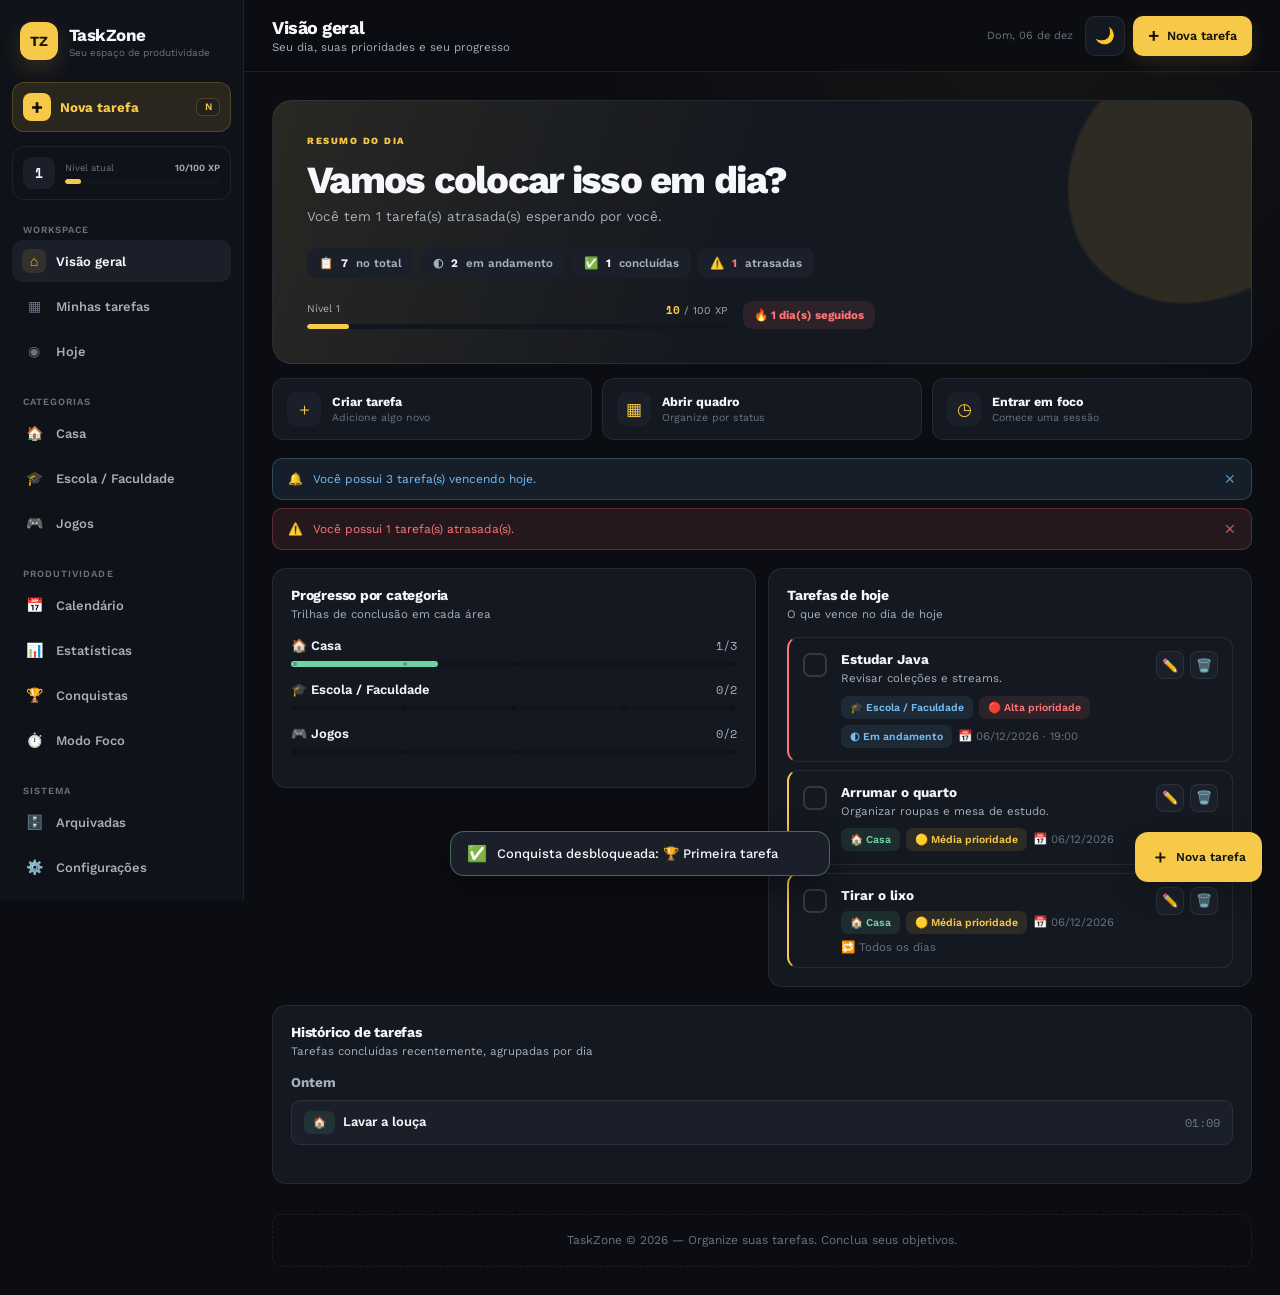
==== commit b413b04a: "arrumando index" ====
--- a/index.html
+++ b/index.html
@@ -5,7 +5,7 @@
 <meta name="viewport" content="width=device-width, initial-scale=1.0">
 <title>TaskZone — Organize suas tarefas</title>
 <meta name="description" content="TaskZone — gerenciador de tarefas pessoais para Casa, Escola e Jogos, com quadro Kanban e sistema de XP.">
-<link rel="stylesheet" href="style.css">
+<link rel="stylesheet" href="style(1).css">
 <link rel="icon" href="data:,">
 </head>
 <body>
@@ -22,23 +22,30 @@
       <div class="brand-mark">TZ</div>
       <div>
         <div class="brand-name">TaskZone</div>
-        <div class="brand-tag">Organize-se</div>
-      </div>
-    </div>
+        <div class="brand-tag">Seu espaço de produtividade</div>
+      </div>
+    </div>
+
+    <button class="sidebar-create-btn" type="button" onclick="abrirModalTarefa()">
+      <span class="sidebar-create-icon">+</span>
+      <span>Nova tarefa</span>
+      <kbd>N</kbd>
+    </button>
 
     <div class="level-pill">
       <div class="level-badge" id="sidebar-nivel-badge">1</div>
       <div class="level-info">
-        <div class="lbl" id="sidebar-xp-label">0/100 XP</div>
+        <div class="level-copy"><span>Nível atual</span><strong id="sidebar-xp-label">0/100 XP</strong></div>
         <div class="xp-bar-track"><div class="xp-bar-fill" id="sidebar-xp-fill"></div></div>
       </div>
     </div>
 
     <div>
-      <div class="nav-group-label">Geral</div>
+      <div class="nav-group-label">Workspace</div>
       <ul class="nav-list">
-        <li><button class="nav-link" data-nav="dashboard"><span class="ic">🏠</span> Dashboard</button></li>
-        <li><button class="nav-link" data-nav="tarefas"><span class="ic">🗂️</span> Quadro de tarefas</button></li>
+        <li><button class="nav-link" data-nav="dashboard"><span class="ic">⌂</span><span>Visão geral</span></button></li>
+        <li><button class="nav-link" data-nav="tarefas"><span class="ic">▦</span><span>Minhas tarefas</span></button></li>
+        <li><button class="nav-link" onclick="definirFiltroData('hoje')"><span class="ic">◉</span><span>Hoje</span></button></li>
       </ul>
     </div>
 
@@ -52,7 +59,7 @@
     </div>
 
     <div>
-      <div class="nav-group-label">Acompanhar</div>
+      <div class="nav-group-label">Produtividade</div>
       <ul class="nav-list">
         <li><button class="nav-link" data-nav="calendario"><span class="ic">📅</span> Calendário</button></li>
         <li><button class="nav-link" data-nav="estatisticas"><span class="ic">📊</span> Estatísticas</button></li>
@@ -62,14 +69,14 @@
     </div>
 
     <div>
-      <div class="nav-group-label">Outros</div>
+      <div class="nav-group-label">Sistema</div>
       <ul class="nav-list">
         <li><button class="nav-link" data-nav="arquivadas"><span class="ic">🗄️</span> Arquivadas</button></li>
         <li><button class="nav-link" data-nav="configuracoes"><span class="ic">⚙️</span> Configurações</button></li>
       </ul>
     </div>
 
-    <div class="sidebar-footer">TaskZone © 2026<br>Organize suas tarefas. Conclua seus objetivos.</div>
+    <div class="sidebar-footer"><strong>TaskZone</strong><span>Dados salvos neste navegador</span></div>
   </aside>
 
   <div class="main-area">
@@ -82,8 +89,9 @@
         </div>
       </div>
       <div class="topbar-actions">
+        <span class="topbar-date" id="topbar-data"></span>
         <button class="icon-btn toggle-tema-btn" title="Alternar tema claro/escuro" aria-label="Alternar tema">🌙</button>
-        <button class="icon-btn" onclick="abrirModalTarefa()" title="Nova tarefa" aria-label="Nova tarefa">➕</button>
+        <button class="btn btn-primary topbar-new-task" onclick="abrirModalTarefa()" aria-label="Criar nova tarefa"><span>+</span> Nova tarefa</button>
       </div>
     </header>
 
@@ -97,6 +105,7 @@
             <path fill="#FFC542" d="M45.3,-58.6C57.4,-49.7,64,-33.6,67.6,-16.9C71.2,-0.2,71.9,17.1,64.9,30.7C57.9,44.3,43.2,54.2,27.4,60.6C11.6,67,-5.3,69.9,-21.6,66.3C-37.9,62.7,-53.6,52.6,-62.4,38.1C-71.2,23.6,-73.1,4.7,-69.1,-12.6C-65.1,-29.9,-55.2,-45.6,-41.7,-54.6C-28.2,-63.6,-14.1,-65.9,1.6,-68C17.3,-70.1,33.2,-67.5,45.3,-58.6Z" transform="translate(100 100)"/>
           </svg>
           <div class="hero-content">
+            <div class="hero-kicker">RESUMO DO DIA</div>
             <h1 class="hero-headline" id="hero-headline">Bom dia.</h1>
             <p class="hero-sub" id="hero-sub">Carregando seu resumo...</p>
 
@@ -120,6 +129,12 @@
           </div>
         </div>
 
+        <div class="dashboard-actions" aria-label="Ações rápidas">
+          <button type="button" class="quick-action" onclick="abrirModalTarefa()"><span class="qa-icon">＋</span><span><strong>Criar tarefa</strong><small>Adicione algo novo</small></span></button>
+          <button type="button" class="quick-action" onclick="trocarView('tarefas')"><span class="qa-icon">▦</span><span><strong>Abrir quadro</strong><small>Organize por status</small></span></button>
+          <button type="button" class="quick-action" onclick="trocarView('foco')"><span class="qa-icon">◷</span><span><strong>Entrar em foco</strong><small>Comece uma sessão</small></span></button>
+        </div>
+
         <div class="notice-stack" id="notificacoes-dashboard"></div>
 
         <div class="grid grid-2" style="margin-bottom:18px; align-items:start;">
@@ -148,14 +163,14 @@
       <!-- ============================= QUADRO DE TAREFAS (KANBAN) ============================= -->
       <section class="view" id="view-tarefas">
         <form class="quick-add-row" id="form-quick-add">
-          <input type="text" id="input-quick-add" placeholder="Adicionar tarefa rápida e apertar Enter..." aria-label="Adicionar tarefa rápida">
+          <input type="text" id="input-quick-add" placeholder="Digite uma tarefa e pressione Enter..." aria-label="Adicionar tarefa rápida">
           <button type="submit" class="btn btn-primary">Adicionar</button>
         </form>
 
         <div class="toolbar">
           <div class="search-box">
-            <span class="ic">🔎</span>
-            <input type="text" id="input-busca" placeholder="Pesquisar tarefas..." aria-label="Pesquisar tarefas">
+            <span class="ic">⌕</span>
+            <input type="text" id="input-busca" placeholder="Pesquisar tarefas...  /" aria-label="Pesquisar tarefas">
           </div>
           <div style="display:flex; gap:10px; align-items:center;">
             <select class="select-control" id="select-ordenacao" aria-label="Ordenar tarefas">
@@ -343,7 +358,7 @@
   </div>
 </div>
 
-<button class="btn btn-primary btn-fab" id="btn-fab-nova-tarefa" aria-label="Nova tarefa">➕</button>
+<button class="btn btn-primary btn-fab" id="btn-fab-nova-tarefa" aria-label="Nova tarefa"><span>＋</span><span class="fab-label">Nova tarefa</span></button>
 
 <!-- ============================= MODAL: NOVA/EDITAR TAREFA ============================= -->
 <div class="modal-overlay" id="modal-tarefa">
--- a/style(1).css
+++ b/style(1).css
@@ -0,0 +1,1089 @@
+/* ==========================================================================
+   TaskZone — style.css (v2)
+   Identidade visual: fundo grafite neutro + um único acento dourado/mel.
+   Título em Fraunces (serifada, um só momento de personalidade), corpo em
+   Work Sans, números/cronômetro em Space Mono. Estrutura central: quadro
+   Kanban (A Fazer / Em andamento / Concluído) em vez de lista genérica.
+   ========================================================================== */
+
+@import url('https://fonts.googleapis.com/css2?family=Fraunces:ital,wght@0,500;0,600;0,700;1,500&family=Work+Sans:wght@400;500;600;700&family=Space+Mono:wght@400;700&display=swap');
+
+:root {
+  --bg: #0F1115;
+  --bg-elevated: #14171D;
+  --surface: #181B22;
+  --surface-2: #20242D;
+  --surface-3: #1B1E26;
+  --border: rgba(255, 255, 255, 0.07);
+  --border-strong: rgba(255, 255, 255, 0.15);
+  --text-primary: #EEF0F4;
+  --text-secondary: #9BA3B0;
+  --text-muted: #616A78;
+
+  --gold: #FFC542;
+  --gold-dim: rgba(255, 197, 66, 0.14);
+  --coral: #FF6B6B;
+  --coral-dim: rgba(255, 107, 107, 0.14);
+
+  --casa: #7FD8A6;
+  --casa-dim: rgba(127, 216, 166, 0.14);
+  --escola: #6EC1E4;
+  --escola-dim: rgba(110, 193, 228, 0.14);
+  --jogos: #C792EA;
+  --jogos-dim: rgba(199, 146, 234, 0.14);
+
+  --alta: #FF6B6B;
+  --alta-dim: rgba(255, 107, 107, 0.15);
+  --media: #FFC542;
+  --media-dim: rgba(255, 197, 66, 0.15);
+  --baixa: #7FD8A6;
+  --baixa-dim: rgba(127, 216, 166, 0.15);
+
+  --danger: #FF6B6B;
+  --danger-dim: rgba(255, 107, 107, 0.15);
+  --success: #7FD8A6;
+  --success-dim: rgba(127, 216, 166, 0.15);
+  --info: #6EC1E4;
+  --info-dim: rgba(110, 193, 228, 0.15);
+
+  --font-display: 'Fraunces', serif;
+  --font-body: 'Work Sans', sans-serif;
+  --font-mono: 'Space Mono', monospace;
+
+  --radius-sm: 10px;
+  --radius-md: 16px;
+  --radius-lg: 22px;
+  --shadow-soft: 0 8px 26px rgba(0, 0, 0, 0.35);
+  --shadow-glow: 0 0 0 1px var(--border), 0 8px 26px rgba(0, 0, 0, 0.35);
+
+  --sidebar-w: 252px;
+  --header-h: 72px;
+}
+
+[data-tema="claro"] {
+  --bg: #F6F4EF;
+  --bg-elevated: #FFFFFF;
+  --surface: #FFFFFF;
+  --surface-2: #EFEBE2;
+  --surface-3: #F1EDE4;
+  --border: rgba(20, 20, 15, 0.09);
+  --border-strong: rgba(20, 20, 15, 0.16);
+  --text-primary: #1A1B1E;
+  --text-secondary: #55585E;
+  --text-muted: #8A8D93;
+  --shadow-soft: 0 8px 26px rgba(30, 25, 10, 0.08);
+  --shadow-glow: 0 0 0 1px var(--border), 0 8px 26px rgba(30, 25, 10, 0.08);
+}
+
+* { box-sizing: border-box; margin: 0; padding: 0; }
+html { scroll-behavior: smooth; }
+body {
+  background: var(--bg);
+  color: var(--text-primary);
+  font-family: var(--font-body);
+  min-height: 100vh;
+  -webkit-font-smoothing: antialiased;
+  transition: background 0.25s ease, color 0.25s ease;
+}
+a { color: inherit; text-decoration: none; }
+button { font-family: inherit; cursor: pointer; }
+input, select, textarea { font-family: inherit; }
+::selection { background: var(--gold-dim); color: var(--gold); }
+:focus-visible { outline: 2px solid var(--gold); outline-offset: 2px; }
+.mono { font-family: var(--font-mono); font-variant-numeric: tabular-nums; }
+
+body.sem-animacoes *,
+body.sem-animacoes *::before,
+body.sem-animacoes *::after { animation: none !important; transition: none !important; }
+
+@media (prefers-reduced-motion: reduce) {
+  *, *::before, *::after {
+    animation-duration: 0.001ms !important;
+    animation-iteration-count: 1 !important;
+    transition-duration: 0.001ms !important;
+  }
+}
+
+/* -------------------------------------------------------------------- */
+/* Layout geral                                                          */
+/* -------------------------------------------------------------------- */
+.app-shell { display: flex; min-height: 100vh; }
+
+.sidebar {
+  width: var(--sidebar-w);
+  flex-shrink: 0;
+  background: var(--bg-elevated);
+  border-right: 1px solid var(--border);
+  padding: 24px 14px;
+  display: flex;
+  flex-direction: column;
+  gap: 20px;
+  position: sticky;
+  top: 0;
+  height: 100vh;
+  overflow-y: auto;
+  z-index: 50;
+}
+
+.brand { display: flex; align-items: center; gap: 10px; padding: 0 8px; }
+.brand-mark {
+  width: 36px; height: 36px; border-radius: 11px;
+  background: var(--gold);
+  display: flex; align-items: center; justify-content: center;
+  font-family: var(--font-display); font-weight: 700; font-size: 16px; color: #16130A;
+  flex-shrink: 0;
+}
+.brand-name { font-family: var(--font-display); font-weight: 700; font-size: 19px; letter-spacing: -0.01em; }
+.brand-tag { font-size: 10.5px; color: var(--text-muted); }
+
+/* Selo de nível/XP na sidebar */
+.level-pill {
+  display: flex; align-items: center; gap: 10px;
+  padding: 10px 12px; border-radius: var(--radius-sm);
+  background: var(--surface-2); border: 1px solid var(--border);
+}
+.level-badge {
+  width: 32px; height: 32px; border-radius: 9px; background: var(--gold-dim); color: var(--gold);
+  display: flex; align-items: center; justify-content: center;
+  font-family: var(--font-mono); font-weight: 700; font-size: 13px; flex-shrink: 0;
+}
+.level-info { flex: 1; min-width: 0; }
+.level-info .lbl { font-size: 10.5px; color: var(--text-muted); margin-bottom: 4px; }
+.xp-bar-track { width: 100%; height: 6px; border-radius: 10px; background: var(--surface-3); overflow: hidden; }
+.xp-bar-fill { height: 100%; background: var(--gold); border-radius: 10px; width: 0%; transition: width 0.8s cubic-bezier(.2,.8,.2,1); }
+
+.nav-group-label { font-size: 11px; color: var(--text-muted); font-weight: 600; padding: 8px 12px 2px; }
+.nav-list { list-style: none; display: flex; flex-direction: column; gap: 2px; }
+.nav-link {
+  display: flex; align-items: center; gap: 12px;
+  padding: 9px 12px; border-radius: var(--radius-sm);
+  color: var(--text-secondary); font-size: 14px; font-weight: 500;
+  transition: background 0.15s ease, color 0.15s ease;
+  border: none; background: none; width: 100%; text-align: left;
+}
+.nav-link .ic { font-size: 16px; width: 20px; text-align: center; }
+.nav-link:hover { background: var(--surface-2); color: var(--text-primary); }
+.nav-link.active { background: var(--gold-dim); color: var(--gold); font-weight: 600; }
+
+.sidebar-footer {
+  margin-top: auto; font-size: 11px; color: var(--text-muted);
+  line-height: 1.5; padding: 12px 10px; border-top: 1px solid var(--border);
+}
+
+.main-area { flex: 1; min-width: 0; display: flex; flex-direction: column; }
+
+.topbar {
+  height: var(--header-h);
+  border-bottom: 1px solid var(--border);
+  display: flex; align-items: center; justify-content: space-between;
+  padding: 0 26px;
+  position: sticky; top: 0;
+  background: rgba(15, 17, 21, 0.72);
+  backdrop-filter: blur(10px);
+  z-index: 30;
+}
+[data-tema="claro"] .topbar { background: rgba(246, 244, 239, 0.8); }
+
+.topbar-title h1 { font-family: var(--font-display); font-size: 20px; font-weight: 700; }
+.topbar-title p { font-size: 12.5px; color: var(--text-secondary); margin-top: 2px; }
+.topbar-actions { display: flex; align-items: center; gap: 10px; }
+
+.icon-btn {
+  width: 40px; height: 40px; border-radius: 11px;
+  background: var(--surface); border: 1px solid var(--border);
+  color: var(--text-secondary);
+  display: flex; align-items: center; justify-content: center;
+  font-size: 16px; position: relative;
+  transition: border-color 0.15s ease, color 0.15s ease, transform 0.15s ease;
+}
+.icon-btn:hover { color: var(--text-primary); border-color: var(--border-strong); transform: translateY(-1px); }
+
+.hamburger-btn { display: none; }
+.content { padding: 26px; flex: 1; }
+.view { display: none; }
+.view.active { display: block; animation: viewIn 0.3s ease; }
+@keyframes viewIn { from { opacity: 0; } to { opacity: 1; } }
+
+.sidebar-overlay { display: none; position: fixed; inset: 0; background: rgba(0,0,0,0.55); z-index: 45; }
+.sidebar-overlay.open { display: block; }
+
+/* -------------------------------------------------------------------- */
+/* Hero do dashboard — o único momento "ousado" do design                */
+/* -------------------------------------------------------------------- */
+.hero-banner {
+  position: relative;
+  border-radius: var(--radius-lg);
+  padding: 32px 30px;
+  margin-bottom: 20px;
+  overflow: hidden;
+  background: linear-gradient(135deg, #1E2130 0%, #181B22 55%, #14171D 100%);
+  border: 1px solid var(--border);
+}
+.hero-blob {
+  position: absolute; top: -60px; right: -40px; width: 320px; height: 320px;
+  opacity: 0.5; pointer-events: none;
+}
+[data-tema="claro"] .hero-banner { background: linear-gradient(135deg, #FFF3D6 0%, #FFFFFF 60%, #FFFFFF 100%); }
+.hero-content { position: relative; z-index: 1; }
+.hero-headline {
+  font-family: var(--font-display); font-style: italic; font-weight: 600;
+  font-size: 30px; line-height: 1.2; margin-bottom: 8px; max-width: 480px;
+}
+.hero-sub { font-size: 14px; color: var(--text-secondary); max-width: 460px; margin-bottom: 20px; }
+
+.hero-stats-row { display: flex; flex-wrap: wrap; gap: 10px; margin-bottom: 20px; }
+.hero-stat-pill {
+  display: flex; align-items: center; gap: 8px;
+  padding: 8px 14px; border-radius: 30px;
+  background: rgba(255,255,255,0.05); border: 1px solid var(--border);
+  font-size: 12.5px; font-weight: 600; color: var(--text-secondary);
+}
+[data-tema="claro"] .hero-stat-pill { background: rgba(0,0,0,0.03); }
+.hero-stat-pill strong { color: var(--text-primary); font-family: var(--font-mono); font-weight: 700; }
+.hero-stat-pill.alerta strong { color: var(--coral); }
+
+.hero-bottom-row { display: flex; align-items: center; gap: 16px; flex-wrap: wrap; }
+.xp-hero-wrap { flex: 1; min-width: 220px; max-width: 360px; }
+.xp-hero-top { display: flex; justify-content: space-between; font-size: 12px; color: var(--text-secondary); margin-bottom: 6px; }
+.xp-hero-top strong { color: var(--gold); font-family: var(--font-mono); }
+.streak-pill {
+  display: flex; align-items: center; gap: 8px;
+  padding: 9px 15px; border-radius: 30px;
+  background: var(--coral-dim); color: var(--coral); font-weight: 700; font-size: 13px;
+}
+
+/* -------------------------------------------------------------------- */
+/* Cards & grids gerais                                                  */
+/* -------------------------------------------------------------------- */
+.card { background: var(--surface); border: 1px solid var(--border); border-radius: var(--radius-md); padding: 20px; box-shadow: var(--shadow-glow); }
+.grid { display: grid; gap: 16px; }
+.grid-4 { grid-template-columns: repeat(4, 1fr); }
+.grid-3 { grid-template-columns: repeat(3, 1fr); }
+.grid-2 { grid-template-columns: repeat(2, 1fr); }
+
+.section-title { font-family: var(--font-display); font-size: 16px; font-weight: 700; margin-bottom: 4px; }
+.section-sub { font-size: 12.5px; color: var(--text-secondary); margin-bottom: 14px; }
+
+/* Trilha de progresso por categoria (substitui a barra genérica) */
+.trilha-item { margin-bottom: 16px; }
+.trilha-top { display: flex; justify-content: space-between; font-size: 13px; margin-bottom: 7px; }
+.trilha-top .nome { font-weight: 600; display: flex; align-items: center; gap: 6px; }
+.trilha-top .num { font-family: var(--font-mono); color: var(--text-secondary); font-size: 12px; }
+.trilha-track { position: relative; width: 100%; height: 8px; border-radius: 20px; background: var(--surface-3); }
+.trilha-fill { position: relative; height: 100%; border-radius: 20px; width: 0%; transition: width 1s cubic-bezier(.2,.8,.2,1); }
+.trilha-fill.casa { background: var(--casa); }
+.trilha-fill.escola { background: var(--escola); }
+.trilha-fill.jogos { background: var(--jogos); }
+.trilha-waypoints { position: absolute; inset: 0; display: flex; justify-content: space-between; align-items: center; padding: 0 2px; }
+.trilha-waypoints span { width: 4px; height: 4px; border-radius: 50%; background: rgba(0,0,0,0.25); }
+[data-tema="claro"] .trilha-waypoints span { background: rgba(0,0,0,0.15); }
+
+/* Resumo inteligente */
+.smart-summary { display: flex; gap: 12px; align-items: flex-start; padding: 16px 18px; }
+.smart-summary .ic { font-size: 22px; flex-shrink: 0; }
+.smart-summary h3 { font-family: var(--font-display); font-size: 15px; margin-bottom: 3px; }
+.smart-summary p { font-size: 13px; color: var(--text-secondary); }
+
+.notice-stack { display: flex; flex-direction: column; gap: 10px; margin-bottom: 18px; }
+.notice { display: flex; align-items: center; gap: 10px; padding: 12px 15px; border-radius: var(--radius-sm); font-size: 13px; border: 1px solid transparent; }
+.notice.info { background: var(--info-dim); color: var(--info); border-color: rgba(110,193,228,0.25); }
+.notice.warn { background: var(--coral-dim); color: var(--coral); border-color: rgba(255,107,107,0.25); }
+.notice-close { margin-left: auto; background: none; border: none; color: inherit; font-size: 14px; opacity: 0.7; }
+.notice-close:hover { opacity: 1; }
+
+/* -------------------------------------------------------------------- */
+/* Botões, chips                                                         */
+/* -------------------------------------------------------------------- */
+.btn {
+  display: inline-flex; align-items: center; justify-content: center; gap: 8px;
+  padding: 11px 18px; border-radius: var(--radius-sm); font-size: 14px; font-weight: 600;
+  border: 1px solid transparent; transition: transform 0.15s ease, filter 0.15s ease, background 0.15s ease;
+  white-space: nowrap;
+}
+.btn:active { transform: scale(0.97); }
+.btn-primary { background: var(--gold); color: #16130A; }
+.btn-primary:hover { filter: brightness(1.06); }
+.btn-secondary { background: var(--surface-2); color: var(--text-primary); border-color: var(--border); }
+.btn-secondary:hover { border-color: var(--border-strong); }
+.btn-secondary.active { background: var(--gold-dim); color: var(--gold); border-color: transparent; }
+.btn-ghost { background: transparent; color: var(--text-secondary); }
+.btn-ghost:hover { color: var(--text-primary); }
+.btn-danger { background: var(--danger-dim); color: var(--danger); }
+.btn-danger:hover { filter: brightness(1.1); }
+.btn-success { background: var(--success-dim); color: var(--success); }
+.btn-block { width: 100%; }
+.btn-sm { padding: 7px 12px; font-size: 12.5px; }
+.btn-lg { padding: 15px 22px; font-size: 15px; }
+.btn-fab {
+  position: fixed; bottom: 26px; right: 26px; z-index: 40;
+  border-radius: 50px; padding: 15px 24px; box-shadow: 0 10px 30px rgba(255,197,66,0.35);
+  display: none;
+}
+
+.chip {
+  display: inline-flex; align-items: center; gap: 6px; padding: 5px 11px;
+  border-radius: 20px; font-size: 11.5px; font-weight: 600;
+  background: var(--surface-2); color: var(--text-secondary); border: 1px solid var(--border);
+}
+.chip.tag-casa { background: var(--casa-dim); color: var(--casa); border-color: transparent; }
+.chip.tag-escola { background: var(--escola-dim); color: var(--escola); border-color: transparent; }
+.chip.tag-jogos { background: var(--jogos-dim); color: var(--jogos); border-color: transparent; }
+.chip.tag-alta { background: var(--alta-dim); color: var(--alta); border-color: transparent; }
+.chip.tag-media { background: var(--media-dim); color: var(--media); border-color: transparent; }
+.chip.tag-baixa { background: var(--baixa-dim); color: var(--baixa); border-color: transparent; }
+.chip.tag-atrasada { background: var(--coral-dim); color: var(--coral); border-color: rgba(255,107,107,0.3); font-weight: 700; }
+.chip.tag-status-andamento { background: var(--info-dim); color: var(--info); border-color: transparent; }
+.chip.tag-status-concluida { background: var(--success-dim); color: var(--success); border-color: transparent; }
+
+.filter-chip { padding: 8px 14px; border-radius: 20px; font-size: 12.5px; font-weight: 600; background: var(--surface-2); border: 1px solid var(--border); color: var(--text-secondary); }
+.filter-chip.active { background: var(--gold); color: #16130A; border-color: transparent; }
+
+/* -------------------------------------------------------------------- */
+/* Quadro Kanban — o coração funcional diferente do site                 */
+/* -------------------------------------------------------------------- */
+.quick-add-row { display: flex; gap: 10px; margin-bottom: 16px; }
+.quick-add-row input {
+  flex: 1; padding: 13px 16px; border-radius: 14px; border: 1px dashed var(--border-strong);
+  background: var(--surface); color: var(--text-primary); font-size: 14px;
+}
+.quick-add-row input:focus { border-style: solid; border-color: var(--gold); outline: none; }
+
+.toolbar { display: flex; gap: 10px; flex-wrap: wrap; align-items: center; justify-content: space-between; margin-bottom: 14px; }
+.search-box { position: relative; flex: 1; min-width: 220px; max-width: 340px; }
+.search-box input { width: 100%; padding: 10px 14px 10px 38px; border-radius: 12px; border: 1px solid var(--border); background: var(--surface); color: var(--text-primary); font-size: 13.5px; }
+.search-box .ic { position: absolute; left: 13px; top: 50%; transform: translateY(-50%); font-size: 14px; color: var(--text-muted); }
+.filter-row { display: flex; gap: 8px; flex-wrap: wrap; margin-bottom: 10px; }
+.select-control { padding: 9px 12px; border-radius: 10px; border: 1px solid var(--border); background: var(--surface); color: var(--text-primary); font-size: 12.5px; font-weight: 600; }
+
+.kanban-board { display: grid; grid-template-columns: repeat(3, 1fr); gap: 16px; align-items: start; margin-top: 18px; }
+.kanban-column {
+  background: var(--surface-3); border: 1px solid var(--border); border-radius: var(--radius-md);
+  padding: 14px; min-height: 160px; transition: background 0.15s ease, border-color 0.15s ease;
+}
+.kanban-column.drag-over { border-color: var(--gold); background: var(--gold-dim); }
+.kanban-column-header { display: flex; align-items: center; justify-content: space-between; margin-bottom: 12px; padding: 0 4px; }
+.kanban-column-header h3 { font-size: 13.5px; font-weight: 700; display: flex; align-items: center; gap: 7px; }
+.kanban-column-count { font-family: var(--font-mono); font-size: 11.5px; color: var(--text-muted); background: var(--surface-2); padding: 2px 8px; border-radius: 10px; }
+.kanban-dot { width: 8px; height: 8px; border-radius: 50%; }
+.kanban-dot.afazer { background: var(--text-muted); }
+.kanban-dot.andamento { background: var(--info); }
+.kanban-dot.concluido { background: var(--success); }
+
+.kanban-cards { display: flex; flex-direction: column; gap: 10px; min-height: 40px; }
+
+.kanban-card {
+  background: var(--surface); border: 1px solid var(--border); border-left: 3px solid var(--surface-2);
+  border-radius: var(--radius-sm); padding: 13px 14px; cursor: grab;
+  transition: border-color 0.15s ease, transform 0.15s ease, box-shadow 0.15s ease;
+}
+.kanban-card:active { cursor: grabbing; }
+.kanban-card.dragging { opacity: 0.4; }
+.kanban-card:hover { border-color: var(--border-strong); box-shadow: var(--shadow-soft); }
+.kanban-card.prioridade-alta { border-left-color: var(--alta); }
+.kanban-card.prioridade-media { border-left-color: var(--media); }
+.kanban-card.prioridade-baixa { border-left-color: var(--baixa); }
+.kanban-card.concluida .kc-nome { text-decoration: line-through; color: var(--text-muted); }
+.kanban-card.atrasada { box-shadow: inset 0 0 0 1px rgba(255,107,107,0.35); }
+
+.kc-top { display: flex; justify-content: space-between; align-items: flex-start; gap: 8px; margin-bottom: 8px; }
+.kc-nome { font-weight: 600; font-size: 13.5px; line-height: 1.35; }
+.kc-actions { display: flex; gap: 4px; flex-shrink: 0; }
+.kc-actions button { width: 24px; height: 24px; border-radius: 7px; border: none; background: transparent; color: var(--text-muted); font-size: 12px; display: flex; align-items: center; justify-content: center; }
+.kc-actions button:hover { background: var(--surface-2); color: var(--text-primary); }
+.kc-meta { display: flex; flex-wrap: wrap; gap: 6px; margin-bottom: 10px; }
+.kc-meta .meta-item { font-size: 11px; color: var(--text-muted); }
+
+.status-stepper { display: flex; gap: 4px; background: var(--surface-2); border-radius: 9px; padding: 3px; }
+.status-stepper button {
+  flex: 1; border: none; background: none; padding: 6px 4px; border-radius: 6px;
+  font-size: 10.5px; font-weight: 700; color: var(--text-muted); transition: background 0.15s ease, color 0.15s ease;
+}
+.status-stepper button.active.st-afazer { background: var(--surface); color: var(--text-secondary); }
+.status-stepper button.active.st-andamento { background: var(--info-dim); color: var(--info); }
+.status-stepper button.active.st-concluido { background: var(--success-dim); color: var(--success); }
+
+.kanban-empty { text-align: center; padding: 20px 10px; color: var(--text-muted); font-size: 12px; }
+
+/* -------------------------------------------------------------------- */
+/* Cards de lista (usados no dashboard, calendário, arquivadas)          */
+/* -------------------------------------------------------------------- */
+.task-list { display: flex; flex-direction: column; gap: 10px; }
+.task-card {
+  display: flex; align-items: flex-start; gap: 14px;
+  background: var(--surface); border: 1px solid var(--border); border-radius: var(--radius-md);
+  padding: 15px 17px; transition: border-color 0.15s ease; border-left: 4px solid var(--surface-2);
+}
+.task-card:hover { border-color: var(--border-strong); }
+.task-card.prioridade-alta { border-left-color: var(--alta); }
+.task-card.prioridade-media { border-left-color: var(--media); }
+.task-card.prioridade-baixa { border-left-color: var(--baixa); }
+.task-card.concluida { opacity: 0.6; }
+.task-card.concluida .task-nome { text-decoration: line-through; }
+.task-card.atrasada { box-shadow: inset 0 0 0 1px rgba(255,107,107,0.3); }
+
+.task-check {
+  width: 26px; height: 26px; border-radius: 8px; border: 2px solid var(--border-strong);
+  flex-shrink: 0; display: flex; align-items: center; justify-content: center;
+  font-size: 14px; color: transparent; margin-top: 2px; transition: background 0.15s ease, border-color 0.15s ease;
+}
+.task-check:hover { border-color: var(--gold); }
+.task-card.concluida .task-check { background: var(--success); border-color: var(--success); color: #fff; }
+
+.task-body { flex: 1; min-width: 0; }
+.task-nome { font-weight: 700; font-size: 14.5px; }
+.task-desc { font-size: 12.5px; color: var(--text-secondary); margin-top: 3px; }
+.task-meta { display: flex; gap: 8px; flex-wrap: wrap; margin-top: 10px; align-items: center; }
+.task-meta .meta-item { font-size: 11.5px; color: var(--text-muted); }
+.task-conclusao { font-size: 11.5px; color: var(--success); margin-top: 8px; font-weight: 600; }
+.task-actions { display: flex; gap: 6px; flex-shrink: 0; }
+.task-actions button { width: 30px; height: 30px; border-radius: 8px; border: 1px solid var(--border); background: var(--surface-2); color: var(--text-secondary); font-size: 13px; display: flex; align-items: center; justify-content: center; }
+.task-actions button:hover { color: var(--text-primary); border-color: var(--border-strong); }
+
+.empty-state { text-align: center; padding: 44px 20px; color: var(--text-secondary); }
+.empty-state .ic { font-size: 30px; margin-bottom: 10px; }
+.empty-state p { font-size: 13.5px; margin-bottom: 14px; }
+
+.history-group { margin-bottom: 20px; }
+.history-group-title { font-family: var(--font-display); font-size: 13.5px; font-weight: 700; color: var(--text-secondary); margin-bottom: 10px; }
+.history-item { display: flex; justify-content: space-between; align-items: center; gap: 10px; padding: 12px 14px; border-radius: var(--radius-sm); background: var(--surface-2); border: 1px solid var(--border); margin-bottom: 8px; font-size: 13px; }
+.history-item .nome { font-weight: 600; }
+.history-item .quando { font-family: var(--font-mono); font-size: 11.5px; color: var(--text-muted); }
+
+/* -------------------------------------------------------------------- */
+/* Toasts & confete                                                       */
+/* -------------------------------------------------------------------- */
+.toast-stack { position: fixed; bottom: 24px; left: 50%; transform: translateX(-50%); z-index: 200; display: flex; flex-direction: column-reverse; gap: 10px; align-items: center; width: min(92vw, 380px); }
+.toast {
+  display: flex; align-items: center; gap: 10px; padding: 12px 16px; border-radius: 14px;
+  background: var(--surface-2); border: 1px solid var(--border-strong); color: var(--text-primary);
+  font-size: 13px; font-weight: 500; box-shadow: 0 10px 30px rgba(0,0,0,0.4);
+  animation: toastIn 0.25s cubic-bezier(.2,.8,.3,1); width: 100%;
+}
+.toast.success { border-color: rgba(127,216,166,0.4); }
+.toast.info { border-color: rgba(110,193,228,0.4); }
+.toast .toast-ic { font-size: 16px; }
+.toast .toast-undo { margin-left: auto; background: none; border: none; color: var(--gold); font-weight: 700; font-size: 12.5px; flex-shrink: 0; }
+.toast.saindo { animation: toastOut 0.2s ease forwards; }
+@keyframes toastIn { from { opacity: 0; transform: translateY(12px) scale(0.96); } to { opacity: 1; transform: translateY(0) scale(1); } }
+@keyframes toastOut { to { opacity: 0; transform: translateY(8px) scale(0.96); } }
+
+.confetti-layer { position: fixed; inset: 0; pointer-events: none; z-index: 300; overflow: hidden; }
+.confetti-piece { position: absolute; top: -12px; width: 8px; height: 8px; border-radius: 2px; animation: confettiFall linear forwards; }
+@keyframes confettiFall {
+  to { transform: translateY(100vh) rotate(540deg); opacity: 0.2; }
+}
+
+/* -------------------------------------------------------------------- */
+/* Modal                                                                  */
+/* -------------------------------------------------------------------- */
+.modal-overlay { position: fixed; inset: 0; background: rgba(6,6,8,0.62); backdrop-filter: blur(3px); display: none; align-items: center; justify-content: center; z-index: 100; padding: 20px; }
+.modal-overlay.open { display: flex; animation: overlayIn 0.2s ease; }
+@keyframes overlayIn { from { opacity: 0; } to { opacity: 1; } }
+.modal { background: var(--surface); border: 1px solid var(--border-strong); border-radius: var(--radius-lg); width: 100%; max-width: 480px; padding: 26px; box-shadow: 0 20px 60px rgba(0,0,0,0.55); animation: modalIn 0.25s cubic-bezier(.2,.8,.3,1); max-height: 90vh; overflow-y: auto; }
+.modal.modal-sm { max-width: 400px; }
+@keyframes modalIn { from { opacity: 0; transform: translateY(14px) scale(0.98); } to { opacity: 1; transform: translateY(0) scale(1); } }
+.modal-header { display: flex; align-items: center; justify-content: space-between; margin-bottom: 18px; }
+.modal-header h3 { font-family: var(--font-display); font-size: 17px; font-weight: 700; }
+.modal-close { background: none; border: none; color: var(--text-secondary); font-size: 20px; line-height: 1; }
+
+.form-group { margin-bottom: 15px; }
+.form-group label { display: block; font-size: 12.5px; font-weight: 700; color: var(--text-secondary); margin-bottom: 6px; }
+.form-control { width: 100%; padding: 11px 13px; border-radius: 10px; border: 1px solid var(--border); background: var(--bg-elevated); color: var(--text-primary); font-size: 14px; transition: border-color 0.15s ease; }
+.form-control:focus { border-color: var(--gold); outline: none; }
+textarea.form-control { resize: vertical; min-height: 64px; }
+.form-row { display: grid; grid-template-columns: 1fr 1fr; gap: 12px; }
+.form-actions { display: flex; gap: 10px; margin-top: 20px; }
+.form-hint { font-size: 11.5px; color: var(--text-muted); margin-top: 5px; line-height: 1.5; }
+
+.priority-picker, .category-picker, .status-picker { display: flex; gap: 8px; flex-wrap: wrap; }
+.pick-option { flex: 1; min-width: 90px; padding: 10px; border-radius: 10px; border: 1px solid var(--border); background: var(--surface-2); text-align: center; font-size: 12.5px; font-weight: 700; color: var(--text-secondary); }
+.pick-option.selected { border-color: var(--gold); background: var(--gold-dim); color: var(--gold); }
+
+/* -------------------------------------------------------------------- */
+/* Calendário                                                             */
+/* -------------------------------------------------------------------- */
+.calendar-header { display: flex; align-items: center; justify-content: space-between; margin-bottom: 16px; }
+.calendar-header h2 { font-family: var(--font-display); font-size: 17px; font-weight: 700; }
+.calendar-nav { display: flex; gap: 8px; }
+.calendar-grid { display: grid; grid-template-columns: repeat(7, 1fr); gap: 6px; }
+.calendar-weekday { text-align: center; font-size: 11px; font-weight: 700; color: var(--text-muted); padding: 6px 0; }
+.calendar-day { aspect-ratio: 1; border-radius: 10px; border: 1px solid var(--border); background: var(--surface-2); display: flex; flex-direction: column; align-items: center; justify-content: center; gap: 3px; font-size: 13px; font-weight: 600; position: relative; color: var(--text-secondary); }
+.calendar-day.vazio { background: transparent; border-color: transparent; }
+.calendar-day.hoje { border-color: var(--gold); color: var(--gold); }
+.calendar-day.selecionado { background: var(--gold); color: #16130A; border-color: transparent; }
+.calendar-day .dots { display: flex; gap: 2px; }
+.calendar-day .dots span { width: 5px; height: 5px; border-radius: 50%; background: var(--gold); }
+.calendar-day.selecionado .dots span { background: #16130A; }
+.calendar-day-panel { margin-top: 18px; }
+
+/* -------------------------------------------------------------------- */
+/* Estatísticas & conquistas                                             */
+/* -------------------------------------------------------------------- */
+.stat-highlight { display: flex; align-items: center; gap: 14px; }
+.stat-highlight .ic { width: 52px; height: 52px; border-radius: 14px; background: var(--gold-dim); color: var(--gold); display: flex; align-items: center; justify-content: center; font-size: 24px; flex-shrink: 0; }
+.stat-highlight h3 { font-family: var(--font-mono); font-size: 22px; font-weight: 700; }
+.stat-highlight p { font-size: 12.5px; color: var(--text-secondary); }
+
+.achievement-grid { display: grid; grid-template-columns: repeat(3, 1fr); gap: 14px; }
+.achievement-card { padding: 18px 14px; text-align: center; border-radius: var(--radius-md); background: var(--surface-2); border: 1px solid var(--border); opacity: 0.45; transition: opacity 0.2s ease, border-color 0.2s ease; }
+.achievement-card.desbloqueada { opacity: 1; border-color: rgba(255,197,66,0.35); background: var(--gold-dim); }
+.achievement-card .ic { font-size: 30px; margin-bottom: 8px; }
+.achievement-card h4 { font-family: var(--font-display); font-size: 13px; font-weight: 700; margin-bottom: 4px; }
+.achievement-card p { font-size: 11px; color: var(--text-secondary); line-height: 1.4; }
+.achievement-card .status { font-size: 10px; font-weight: 700; margin-top: 8px; color: var(--gold); }
+
+/* -------------------------------------------------------------------- */
+/* Modo foco                                                              */
+/* -------------------------------------------------------------------- */
+.focus-shell { max-width: 460px; margin: 0 auto; text-align: center; padding: 10px; }
+.focus-select { margin-bottom: 22px; text-align: left; }
+.focus-task-name { font-family: var(--font-display); font-size: 19px; font-weight: 700; margin-bottom: 6px; }
+.focus-task-desc { font-size: 13px; color: var(--text-secondary); margin-bottom: 26px; }
+.focus-timer-ring { position: relative; width: 260px; height: 260px; margin: 0 auto 26px; }
+.focus-timer-ring svg { transform: rotate(-90deg); width: 100%; height: 100%; }
+.focus-ring-bg { fill: none; stroke: var(--surface-2); stroke-width: 10; }
+.focus-ring-fill { fill: none; stroke: var(--gold); stroke-width: 10; stroke-linecap: round; transition: stroke-dashoffset 0.3s linear; }
+.focus-timer-display { position: absolute; inset: 0; display: flex; align-items: center; justify-content: center; font-family: var(--font-mono); font-size: 46px; font-weight: 700; }
+.focus-preset-row { display: flex; gap: 8px; justify-content: center; margin-bottom: 22px; flex-wrap: wrap; }
+.focus-controls { display: flex; gap: 10px; justify-content: center; }
+.focus-message { margin-top: 20px; padding: 14px; border-radius: var(--radius-sm); background: var(--success-dim); color: var(--success); font-weight: 600; font-size: 14px; display: none; }
+.focus-message.show { display: block; }
+
+/* -------------------------------------------------------------------- */
+/* Configurações                                                          */
+/* -------------------------------------------------------------------- */
+.settings-row { display: flex; align-items: center; justify-content: space-between; gap: 14px; padding: 15px 4px; border-bottom: 1px solid var(--border); }
+.settings-row:last-child { border-bottom: none; }
+.settings-row-text h4 { font-size: 14px; font-weight: 700; margin-bottom: 2px; }
+.settings-row-text p { font-size: 12px; color: var(--text-secondary); }
+
+.switch { position: relative; width: 44px; height: 24px; flex-shrink: 0; }
+.switch input { opacity: 0; width: 0; height: 0; }
+.switch-track { position: absolute; inset: 0; background: var(--surface-2); border: 1px solid var(--border); border-radius: 20px; transition: background 0.2s ease; cursor: pointer; }
+.switch-track::before { content: ""; position: absolute; width: 18px; height: 18px; border-radius: 50%; background: var(--text-secondary); top: 2px; left: 2px; transition: transform 0.2s ease, background 0.2s ease; }
+.switch input:checked + .switch-track { background: var(--gold-dim); border-color: var(--gold); }
+.switch input:checked + .switch-track::before { transform: translateX(20px); background: var(--gold); }
+
+.legal-footer { margin-top: 30px; padding: 16px 18px; border-radius: var(--radius-sm); background: var(--surface); border: 1px solid var(--border); font-size: 12px; color: var(--text-muted); line-height: 1.6; text-align: center; }
+
+/* -------------------------------------------------------------------- */
+/* Responsivo                                                             */
+/* -------------------------------------------------------------------- */
+@media (max-width: 1180px) {
+  .grid-4 { grid-template-columns: repeat(2, 1fr); }
+  .grid-3 { grid-template-columns: repeat(2, 1fr); }
+  .achievement-grid { grid-template-columns: repeat(2, 1fr); }
+}
+
+@media (max-width: 960px) {
+  .kanban-board { grid-template-columns: 1fr; }
+}
+
+@media (max-width: 900px) {
+  .sidebar { position: fixed; left: 0; top: 0; transform: translateX(-100%); transition: transform 0.25s ease; box-shadow: 0 0 40px rgba(0,0,0,0.4); }
+  .sidebar.open { transform: translateX(0); }
+  .hamburger-btn { display: flex; }
+  .content { padding: 16px; padding-bottom: 100px; }
+  .topbar { padding: 0 14px; }
+  .grid-4 { grid-template-columns: repeat(2, 1fr); }
+  .grid-3 { grid-template-columns: 1fr; }
+  .grid-2 { grid-template-columns: 1fr; }
+  .form-row { grid-template-columns: 1fr; }
+  .achievement-grid { grid-template-columns: repeat(2, 1fr); }
+  .topbar-title h1 { font-size: 17px; }
+  .topbar-title p { display: none; }
+  .btn-fab { display: flex; }
+  .topbar-actions .icon-btn[aria-label="Nova tarefa"] { display: none; }
+  .focus-timer-ring { width: 210px; height: 210px; }
+  .focus-timer-display { font-size: 38px; }
+  .hero-headline { font-size: 24px; }
+  .hero-banner { padding: 24px 20px; }
+  .toolbar { flex-direction: column; align-items: stretch; }
+  .search-box { max-width: none; }
+  .toolbar > div:last-child { flex-direction: column; align-items: stretch; }
+  .toolbar .select-control, .toolbar #btn-nova-tarefa { width: 100%; }
+  .filter-row { flex-wrap: nowrap; overflow-x: auto; padding-bottom: 4px; -webkit-overflow-scrolling: touch; }
+  .filter-chip { flex-shrink: 0; }
+  .task-card { padding: 14px; gap: 10px; }
+  .task-actions { flex-direction: column; }
+  .settings-row { flex-direction: column; align-items: flex-start; gap: 10px; }
+  .settings-row > .btn, .settings-row > label.btn, .settings-row > .switch { align-self: flex-start; }
+  .modal { padding: 20px; max-height: 88vh; }
+  .modal-overlay { padding: 12px; align-items: flex-end; }
+  .modal { animation: modalInMobile 0.25s cubic-bezier(.2,.8,.3,1); border-radius: 20px 20px 0 0; }
+  @keyframes modalInMobile { from { opacity: 0; transform: translateY(30px); } to { opacity: 1; transform: translateY(0); } }
+  .calendar-day-panel { padding: 16px; }
+  .stat-highlight { flex-wrap: wrap; }
+}
+
+@media (max-width: 480px) {
+  .grid-4 { grid-template-columns: 1fr 1fr; }
+  .achievement-grid { grid-template-columns: 1fr 1fr; }
+  .calendar-day { font-size: 11px; }
+  .calendar-grid { gap: 4px; }
+  .calendar-header h2 { font-size: 15px; }
+  .brand-name { font-size: 16px; }
+  .stat-highlight h3 { font-size: 19px; }
+  .task-nome { font-size: 13.5px; }
+  .chip { font-size: 11px; padding: 5px 10px; }
+  .pick-option { min-width: 76px; font-size: 11.5px; padding: 9px 6px; }
+  .focus-timer-ring { width: 180px; height: 180px; }
+  .focus-timer-display { font-size: 32px; }
+  .hero-stats-row { gap: 6px; }
+  .hero-stat-pill { padding: 7px 11px; font-size: 11.5px; }
+}
+
+@media (max-width: 360px) {
+  .grid-4 { grid-template-columns: 1fr; }
+  .achievement-grid { grid-template-columns: 1fr; }
+  .content { padding: 12px; }
+  .topbar { padding: 0 10px; }
+}
+
+/* ========================================================================== 
+   TaskZone — v3 Modern UI
+   Camada visual: mais simples, mais clara e com menos ruído.
+   ========================================================================== */
+
+:root {
+  --bg: #0b0d12;
+  --bg-elevated: #101319;
+  --surface: #141820;
+  --surface-2: #1a1f29;
+  --surface-3: #11151c;
+  --border: rgba(255,255,255,.075);
+  --border-strong: rgba(255,255,255,.14);
+  --text-primary: #f5f7fb;
+  --text-secondary: #a7afbd;
+  --text-muted: #697383;
+  --gold: #f7c948;
+  --gold-dim: rgba(247,201,72,.11);
+  --coral: #ff7474;
+  --coral-dim: rgba(255,116,116,.11);
+  --casa: #6fd3a6;
+  --casa-dim: rgba(111,211,166,.1);
+  --escola: #76bdf3;
+  --escola-dim: rgba(118,189,243,.1);
+  --jogos: #b798f2;
+  --jogos-dim: rgba(183,152,242,.1);
+  --alta: #ff7474;
+  --alta-dim: rgba(255,116,116,.1);
+  --media: #f7c948;
+  --media-dim: rgba(247,201,72,.1);
+  --baixa: #6fd3a6;
+  --baixa-dim: rgba(111,211,166,.1);
+  --success: #6fd3a6;
+  --success-dim: rgba(111,211,166,.1);
+  --info: #76bdf3;
+  --info-dim: rgba(118,189,243,.1);
+  --font-display: 'Work Sans', sans-serif;
+  --font-body: 'Work Sans', sans-serif;
+  --font-mono: 'Space Mono', monospace;
+  --radius-sm: 10px;
+  --radius-md: 14px;
+  --radius-lg: 20px;
+  --shadow-soft: 0 12px 35px rgba(0,0,0,.18);
+  --shadow-glow: none;
+  --sidebar-w: 244px;
+  --header-h: 72px;
+}
+
+[data-tema="claro"] {
+  --bg: #f4f5f7;
+  --bg-elevated: #ffffff;
+  --surface: #ffffff;
+  --surface-2: #f0f2f5;
+  --surface-3: #f7f8fa;
+  --border: rgba(24,30,40,.08);
+  --border-strong: rgba(24,30,40,.15);
+  --text-primary: #171b22;
+  --text-secondary: #606978;
+  --text-muted: #9299a5;
+  --shadow-soft: 0 12px 32px rgba(35,42,54,.07);
+}
+
+body {
+  background:
+    radial-gradient(circle at 80% 0%, rgba(247,201,72,.045), transparent 27rem),
+    var(--bg);
+}
+
+.app-shell { min-height: 100dvh; }
+
+/* Sidebar */
+.sidebar {
+  padding: 20px 12px 16px;
+  gap: 14px;
+  background: color-mix(in srgb, var(--bg-elevated) 96%, transparent);
+}
+
+.brand { padding: 2px 8px 8px; gap: 11px; }
+.brand-mark {
+  width: 38px; height: 38px;
+  border-radius: 12px;
+  background: var(--gold);
+  box-shadow: 0 8px 22px rgba(247,201,72,.16);
+  font-family: var(--font-body);
+  font-size: 14px;
+  letter-spacing: -.02em;
+}
+.brand-name { font-family: var(--font-body); font-size: 17px; letter-spacing: -.03em; }
+.brand-tag { font-size: 10px; margin-top: 2px; }
+
+.sidebar-create-btn {
+  width: 100%;
+  display: grid;
+  grid-template-columns: 28px 1fr auto;
+  align-items: center;
+  gap: 9px;
+  padding: 10px 10px;
+  border: 1px solid rgba(247,201,72,.2);
+  border-radius: 12px;
+  background: var(--gold-dim);
+  color: var(--gold);
+  font-weight: 700;
+  text-align: left;
+}
+.sidebar-create-btn:hover { background: rgba(247,201,72,.16); }
+.sidebar-create-icon {
+  width: 28px; height: 28px;
+  display: grid; place-items: center;
+  border-radius: 8px;
+  background: var(--gold);
+  color: #17130a;
+  font-size: 20px;
+  line-height: 1;
+}
+.sidebar-create-btn kbd {
+  min-width: 24px;
+  padding: 3px 6px;
+  border-radius: 6px;
+  border: 1px solid rgba(247,201,72,.2);
+  background: rgba(0,0,0,.12);
+  font: 600 10px/1 var(--font-body);
+  text-align: center;
+}
+
+.level-pill {
+  padding: 10px;
+  background: transparent;
+  border-color: var(--border);
+  border-radius: 12px;
+}
+.level-badge { background: var(--surface-2); color: var(--text-primary); border-radius: 9px; }
+.level-copy { display: flex; justify-content: space-between; gap: 8px; margin-bottom: 6px; font-size: 9.5px; color: var(--text-muted); }
+.level-copy strong { color: var(--text-secondary); font-weight: 600; }
+.xp-bar-track { height: 5px; }
+
+.nav-group-label {
+  padding: 10px 11px 5px;
+  font-size: 9.5px;
+  letter-spacing: .11em;
+  text-transform: uppercase;
+}
+.nav-list { gap: 3px; }
+.nav-link {
+  min-height: 39px;
+  gap: 10px;
+  padding: 9px 10px;
+  border-radius: 10px;
+  font-size: 13px;
+  font-weight: 550;
+}
+.nav-link .ic {
+  width: 24px; height: 24px;
+  display: grid; place-items: center;
+  border-radius: 7px;
+  font-size: 14px;
+  color: var(--text-muted);
+}
+.nav-link:hover { background: var(--surface-2); }
+.nav-link.active { background: var(--surface-2); color: var(--text-primary); }
+.nav-link.active .ic { background: var(--gold-dim); color: var(--gold); }
+.sidebar-footer {
+  display: flex;
+  flex-direction: column;
+  gap: 3px;
+  margin-top: auto;
+  border-top: 0;
+  padding: 12px 9px 3px;
+}
+.sidebar-footer strong { color: var(--text-secondary); font-size: 11px; }
+.sidebar-footer span { color: var(--text-muted); font-size: 9.5px; }
+
+/* Topbar */
+.topbar {
+  background: color-mix(in srgb, var(--bg) 82%, transparent);
+  backdrop-filter: blur(18px);
+  border-bottom-color: var(--border);
+  padding: 0 28px;
+}
+[data-tema="claro"] .topbar { background: rgba(244,245,247,.82); }
+.topbar-title h1 { font-family: var(--font-body); font-size: 18px; letter-spacing: -.025em; }
+.topbar-title p { font-size: 11.5px; margin-top: 2px; }
+.topbar-actions { gap: 8px; }
+.topbar-date { font-size: 11px; color: var(--text-muted); margin-right: 4px; white-space: nowrap; }
+.topbar-new-task { height: 40px; padding: 0 14px; border-radius: 10px; }
+.topbar-new-task > span { font-size: 19px; line-height: 1; }
+.icon-btn { width: 40px; height: 40px; border-radius: 10px; background: var(--surface); }
+
+.content { width: min(100%, 1440px); margin: 0 auto; padding: 28px; }
+
+/* Dashboard hero */
+.hero-banner {
+  min-height: 250px;
+  display: flex;
+  align-items: center;
+  padding: 34px;
+  margin-bottom: 14px;
+  border-radius: 20px;
+  background:
+    linear-gradient(110deg, rgba(247,201,72,.09), transparent 48%),
+    var(--surface);
+  border-color: var(--border);
+}
+[data-tema="claro"] .hero-banner {
+  background: linear-gradient(110deg, rgba(247,201,72,.12), transparent 50%), var(--surface);
+}
+.hero-blob {
+  width: 360px; height: 360px;
+  right: -125px; top: -100px;
+  opacity: .11;
+  filter: blur(1px);
+}
+.hero-content { width: 100%; }
+.hero-kicker {
+  width: fit-content;
+  margin-bottom: 13px;
+  font-size: 9.5px;
+  font-weight: 800;
+  letter-spacing: .16em;
+  color: var(--gold);
+}
+.hero-headline {
+  max-width: 760px;
+  margin-bottom: 8px;
+  font-family: var(--font-body);
+  font-style: normal;
+  font-size: clamp(27px, 3vw, 40px);
+  font-weight: 750;
+  line-height: 1.08;
+  letter-spacing: -.045em;
+}
+.hero-sub { margin-bottom: 24px; max-width: 620px; font-size: 13.5px; }
+.hero-stats-row { gap: 7px; margin-bottom: 23px; }
+.hero-stat-pill {
+  padding: 7px 11px;
+  border-radius: 9px;
+  background: var(--surface-2);
+  border-color: transparent;
+  color: var(--text-secondary);
+  font-size: 11.5px;
+}
+.hero-stat-pill strong { font-family: var(--font-body); }
+.hero-bottom-row { align-items: flex-end; }
+.xp-hero-wrap { max-width: 420px; }
+.xp-hero-top { font-size: 10.5px; }
+.streak-pill { padding: 7px 11px; border-radius: 9px; font-size: 11.5px; }
+
+.dashboard-actions {
+  display: grid;
+  grid-template-columns: repeat(3, 1fr);
+  gap: 10px;
+  margin-bottom: 18px;
+}
+.quick-action {
+  display: flex;
+  align-items: center;
+  gap: 11px;
+  padding: 13px 14px;
+  border: 1px solid var(--border);
+  border-radius: 12px;
+  background: var(--surface);
+  color: var(--text-primary);
+  text-align: left;
+  transition: transform .15s ease, border-color .15s ease, background .15s ease;
+}
+.quick-action:hover { transform: translateY(-1px); border-color: var(--border-strong); background: var(--surface-2); }
+.qa-icon {
+  width: 34px; height: 34px;
+  display: grid; place-items: center;
+  flex: 0 0 auto;
+  border-radius: 9px;
+  background: var(--surface-2);
+  color: var(--gold);
+  font-size: 17px;
+}
+.quick-action strong { display: block; font-size: 12.5px; }
+.quick-action small { display: block; margin-top: 2px; color: var(--text-muted); font-size: 10.5px; }
+
+/* Cards */
+.card {
+  padding: 18px;
+  border-radius: 14px;
+  box-shadow: none;
+}
+.card:hover { border-color: color-mix(in srgb, var(--border-strong) 70%, transparent); }
+.grid { gap: 12px; }
+.section-title { font-family: var(--font-body); font-size: 14px; letter-spacing: -.015em; }
+.section-sub { margin-bottom: 16px; font-size: 11.5px; }
+.notice-stack { gap: 8px; }
+.notice { border-radius: 10px; font-size: 12px; }
+.trilha-item { margin-bottom: 14px; }
+.trilha-track { height: 6px; }
+
+/* Controls */
+.btn { min-height: 38px; padding: 9px 14px; border-radius: 10px; font-size: 12.5px; }
+.btn-primary { box-shadow: 0 7px 20px rgba(247,201,72,.12); }
+.btn-primary:hover { filter: brightness(1.03); transform: translateY(-1px); }
+.btn-secondary { background: var(--surface); }
+.filter-chip { padding: 7px 11px; border-radius: 9px; font-size: 11.5px; background: transparent; }
+.filter-chip:hover { background: var(--surface-2); color: var(--text-primary); }
+.filter-chip.active { background: var(--surface-2); color: var(--gold); border-color: rgba(247,201,72,.22); }
+
+/* Task board */
+.quick-add-row {
+  gap: 8px;
+  padding: 8px;
+  margin-bottom: 12px;
+  background: var(--surface);
+  border: 1px solid var(--border);
+  border-radius: 13px;
+}
+.quick-add-row input {
+  min-height: 40px;
+  padding: 9px 12px;
+  border: 0;
+  border-radius: 9px;
+  background: transparent;
+}
+.quick-add-row input:focus { box-shadow: none; border: 0; }
+.quick-add-row .btn { min-width: 92px; }
+.toolbar { margin: 0 0 10px; }
+.search-box { max-width: 420px; }
+.search-box input, .select-control {
+  min-height: 39px;
+  border-radius: 10px;
+  background: var(--surface);
+}
+.search-box input:focus, .select-control:focus, .form-control:focus { border-color: rgba(247,201,72,.45); outline: none; box-shadow: 0 0 0 3px rgba(247,201,72,.08); }
+.filter-row { margin-bottom: 7px; }
+.kanban-board { gap: 12px; margin-top: 15px; }
+.kanban-column {
+  padding: 10px;
+  min-height: 240px;
+  border-radius: 14px;
+  background: color-mix(in srgb, var(--surface-3) 92%, transparent);
+}
+.kanban-column-header { margin-bottom: 9px; padding: 2px 4px 4px; }
+.kanban-column-header h3 { font-size: 12.5px; }
+.kanban-column-count { background: var(--surface); }
+.kanban-cards { gap: 8px; }
+.kanban-card {
+  padding: 12px;
+  border-left-width: 2px;
+  border-radius: 11px;
+  box-shadow: none;
+}
+.kanban-card:hover { transform: translateY(-1px); box-shadow: 0 9px 24px rgba(0,0,0,.12); }
+.kc-nome { font-size: 13px; }
+.kc-actions { opacity: .55; transition: opacity .15s ease; }
+.kanban-card:hover .kc-actions, .kc-actions:focus-within { opacity: 1; }
+.kc-actions button { width: 26px; height: 26px; }
+.chip { padding: 4px 8px; border-radius: 7px; font-size: 10.5px; }
+.status-stepper { padding: 3px; border-radius: 8px; }
+.status-stepper button { padding: 6px 3px; font-size: 9.5px; }
+
+/* List tasks */
+.task-list { gap: 8px; }
+.task-card {
+  padding: 13px 14px;
+  border-radius: 11px;
+  border-left-width: 2px;
+}
+.task-check { width: 24px; height: 24px; border-radius: 7px; }
+.task-nome { font-size: 13.5px; }
+.task-desc { font-size: 11.5px; line-height: 1.5; }
+.task-meta { margin-top: 8px; gap: 6px; }
+.task-actions button { width: 28px; height: 28px; }
+.history-item { padding: 10px 12px; border-radius: 9px; }
+
+/* Stats, achievements, focus */
+.stat-highlight { min-height: 92px; }
+.stat-highlight .ic { width: 42px; height: 42px; border-radius: 11px; font-size: 19px; }
+.stat-highlight h3 { font-family: var(--font-body); font-size: 21px; }
+.achievement-grid { gap: 10px; }
+.achievement-card { padding: 16px 12px; border-radius: 12px; }
+.achievement-card h4 { font-family: var(--font-body); }
+.focus-shell { max-width: 520px; padding: 24px; }
+.focus-task-name { font-family: var(--font-body); letter-spacing: -.025em; }
+.focus-timer-ring { width: 230px; height: 230px; }
+.focus-timer-display { font-size: 40px; }
+
+/* Forms & modal */
+.form-group label { font-size: 11.5px; }
+.form-control { border-radius: 10px; background: var(--surface-2); }
+.pick-option { border-radius: 9px; font-size: 11.5px; }
+.pick-option.selected { border-color: rgba(247,201,72,.38); }
+.modal-overlay { backdrop-filter: blur(8px); }
+.modal { border-radius: 16px; box-shadow: 0 24px 70px rgba(0,0,0,.35); }
+.modal-header h3 { font-family: var(--font-body); letter-spacing: -.02em; }
+.settings-row { padding: 13px 2px; }
+.legal-footer { background: transparent; border-style: dashed; }
+
+/* Calendar */
+.calendar-header h2 { font-family: var(--font-body); }
+.calendar-day { border-radius: 9px; background: transparent; }
+.calendar-day:hover:not(.vazio) { background: var(--surface-2); }
+.calendar-day.selecionado { background: var(--gold); }
+
+/* Floating action */
+.btn-fab {
+  bottom: 18px; right: 18px;
+  gap: 7px;
+  padding: 12px 15px;
+  border-radius: 13px;
+  box-shadow: 0 12px 30px rgba(0,0,0,.2);
+}
+.btn-fab > span:first-child { font-size: 18px; }
+.fab-label { font-size: 12px; }
+
+/* Responsive refinements */
+@media (max-width: 1080px) {
+  .dashboard-actions { grid-template-columns: 1fr 1fr 1fr; }
+  .content { padding: 22px; }
+}
+
+@media (max-width: 900px) {
+  .sidebar { width: min(84vw, 280px); }
+  .content { padding: 16px; padding-bottom: 92px; }
+  .topbar { padding: 0 14px; }
+  .topbar-date { display: none; }
+  .topbar-new-task { display: none; }
+  .dashboard-actions { grid-template-columns: 1fr; }
+  .quick-action small { display: inline; margin-left: 6px; }
+  .hero-banner { min-height: 0; padding: 24px 20px; }
+  .hero-blob { display: none; }
+  .hero-bottom-row { align-items: stretch; }
+  .xp-hero-wrap { min-width: 100%; max-width: none; }
+  .kanban-column { min-height: 120px; }
+  .kc-actions { opacity: 1; }
+  .modal-overlay { padding: 10px; }
+  .modal { border-radius: 18px 18px 0 0; }
+}
+
+@media (max-width: 560px) {
+  .topbar-title h1 { font-size: 16px; }
+  .hero-headline { font-size: 27px; }
+  .hero-stats-row { display: grid; grid-template-columns: 1fr 1fr; }
+  .hero-stat-pill { justify-content: center; }
+  .quick-action small { display: block; margin-left: 0; }
+  .quick-add-row { flex-direction: column; }
+  .quick-add-row .btn { width: 100%; }
+  .grid-4 { grid-template-columns: 1fr 1fr; }
+  .task-card { gap: 9px; }
+  .task-actions { flex-direction: row; }
+  .task-meta .chip:nth-child(2) { display: none; }
+  .focus-controls { display: grid; grid-template-columns: 1fr 1fr; }
+  .focus-controls .btn:first-child { grid-column: 1 / -1; }
+}
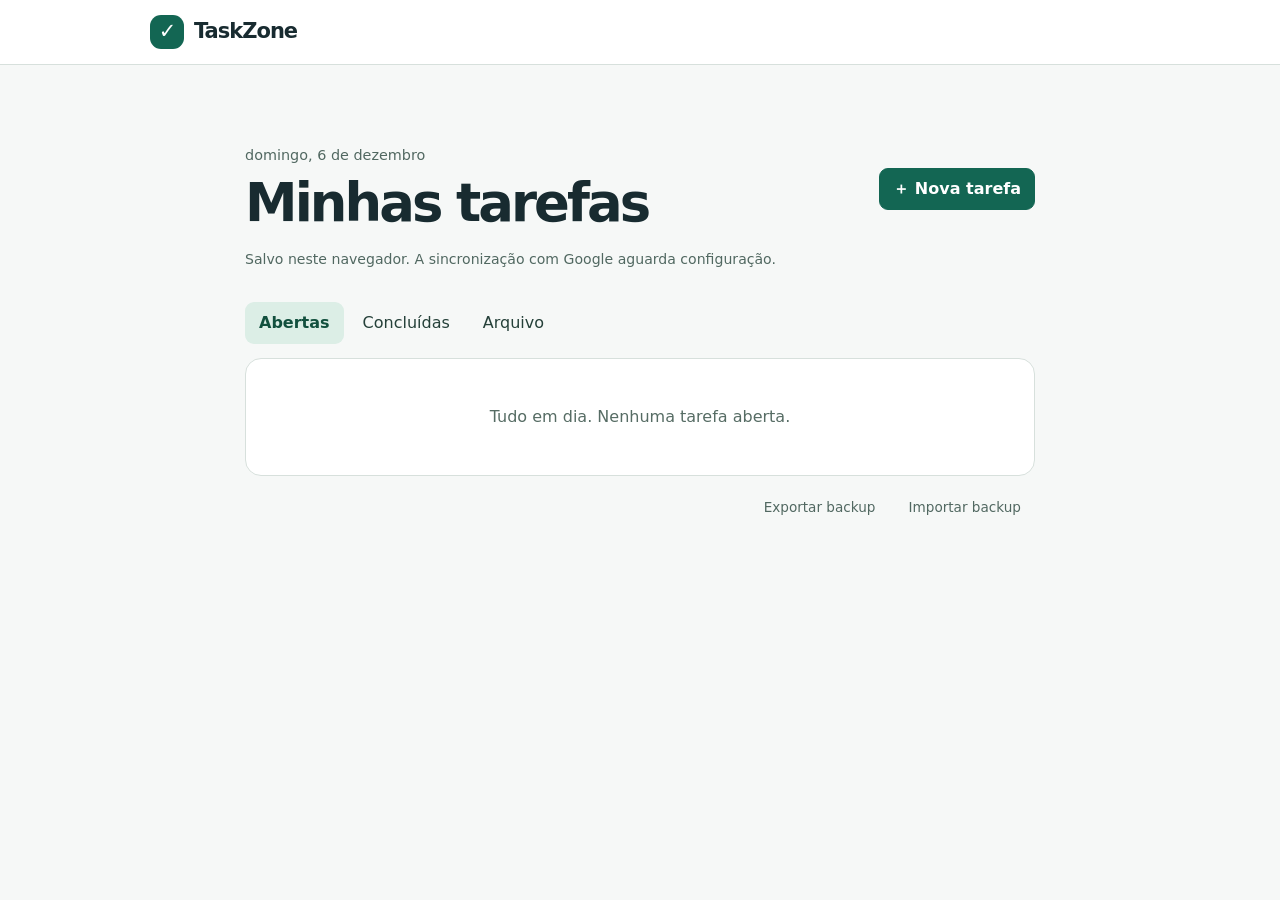
==== commit 06175218: "Simplifica o TaskZone e prepara sincronização por conta Google" ====
--- a/index.html
+++ b/index.html
@@ -1,458 +1,26 @@
-<!DOCTYPE html>
+<!doctype html>
 <html lang="pt-BR">
 <head>
-<meta charset="UTF-8">
-<meta name="viewport" content="width=device-width, initial-scale=1.0">
-<title>TaskZone — Organize suas tarefas</title>
-<meta name="description" content="TaskZone — gerenciador de tarefas pessoais para Casa, Escola e Jogos, com quadro Kanban e sistema de XP.">
+<meta charset="utf-8">
+<meta name="viewport" content="width=device-width, initial-scale=1">
+<title>TaskZone · Minhas tarefas</title>
 <link rel="stylesheet" href="style(1).css">
-<link rel="icon" href="data:,">
 </head>
 <body>
-
-<div class="sidebar-overlay" id="sidebar-overlay"></div>
-<div class="toast-stack" id="toast-stack" aria-live="polite"></div>
-<div class="confetti-layer" id="confetti-layer" aria-hidden="true"></div>
-
-<div class="app-shell">
-
-  <!-- Sidebar -->
-  <aside class="sidebar">
-    <div class="brand">
-      <div class="brand-mark">TZ</div>
-      <div>
-        <div class="brand-name">TaskZone</div>
-        <div class="brand-tag">Seu espaço de produtividade</div>
-      </div>
-    </div>
-
-    <button class="sidebar-create-btn" type="button" onclick="abrirModalTarefa()">
-      <span class="sidebar-create-icon">+</span>
-      <span>Nova tarefa</span>
-      <kbd>N</kbd>
-    </button>
-
-    <div class="level-pill">
-      <div class="level-badge" id="sidebar-nivel-badge">1</div>
-      <div class="level-info">
-        <div class="level-copy"><span>Nível atual</span><strong id="sidebar-xp-label">0/100 XP</strong></div>
-        <div class="xp-bar-track"><div class="xp-bar-fill" id="sidebar-xp-fill"></div></div>
-      </div>
-    </div>
-
-    <div>
-      <div class="nav-group-label">Workspace</div>
-      <ul class="nav-list">
-        <li><button class="nav-link" data-nav="dashboard"><span class="ic">⌂</span><span>Visão geral</span></button></li>
-        <li><button class="nav-link" data-nav="tarefas"><span class="ic">▦</span><span>Minhas tarefas</span></button></li>
-        <li><button class="nav-link" onclick="definirFiltroData('hoje')"><span class="ic">◉</span><span>Hoje</span></button></li>
-      </ul>
-    </div>
-
-    <div>
-      <div class="nav-group-label">Categorias</div>
-      <ul class="nav-list">
-        <li><button class="nav-link" onclick="definirFiltroCategoria('casa')"><span class="ic">🏠</span> Casa</button></li>
-        <li><button class="nav-link" onclick="definirFiltroCategoria('escola')"><span class="ic">🎓</span> Escola / Faculdade</button></li>
-        <li><button class="nav-link" onclick="definirFiltroCategoria('jogos')"><span class="ic">🎮</span> Jogos</button></li>
-      </ul>
-    </div>
-
-    <div>
-      <div class="nav-group-label">Produtividade</div>
-      <ul class="nav-list">
-        <li><button class="nav-link" data-nav="calendario"><span class="ic">📅</span> Calendário</button></li>
-        <li><button class="nav-link" data-nav="estatisticas"><span class="ic">📊</span> Estatísticas</button></li>
-        <li><button class="nav-link" data-nav="conquistas"><span class="ic">🏆</span> Conquistas</button></li>
-        <li><button class="nav-link" data-nav="foco"><span class="ic">⏱️</span> Modo Foco</button></li>
-      </ul>
-    </div>
-
-    <div>
-      <div class="nav-group-label">Sistema</div>
-      <ul class="nav-list">
-        <li><button class="nav-link" data-nav="arquivadas"><span class="ic">🗄️</span> Arquivadas</button></li>
-        <li><button class="nav-link" data-nav="configuracoes"><span class="ic">⚙️</span> Configurações</button></li>
-      </ul>
-    </div>
-
-    <div class="sidebar-footer"><strong>TaskZone</strong><span>Dados salvos neste navegador</span></div>
-  </aside>
-
-  <div class="main-area">
-    <header class="topbar">
-      <div style="display:flex; align-items:center; gap:12px;">
-        <button class="icon-btn hamburguer-btn hamburger-btn" id="btn-hamburguer" aria-label="Abrir menu">☰</button>
-        <div class="topbar-title">
-          <h1 id="topbar-titulo">Dashboard</h1>
-          <p id="topbar-subtitulo">Aqui está o que você precisa fazer hoje</p>
-        </div>
-      </div>
-      <div class="topbar-actions">
-        <span class="topbar-date" id="topbar-data"></span>
-        <button class="icon-btn toggle-tema-btn" title="Alternar tema claro/escuro" aria-label="Alternar tema">🌙</button>
-        <button class="btn btn-primary topbar-new-task" onclick="abrirModalTarefa()" aria-label="Criar nova tarefa"><span>+</span> Nova tarefa</button>
-      </div>
-    </header>
-
-    <main class="content">
-
-      <!-- ============================= DASHBOARD ============================= -->
-      <section class="view active" id="view-dashboard">
-
-        <div class="hero-banner">
-          <svg class="hero-blob" viewBox="0 0 200 200" xmlns="http://www.w3.org/2000/svg">
-            <path fill="#FFC542" d="M45.3,-58.6C57.4,-49.7,64,-33.6,67.6,-16.9C71.2,-0.2,71.9,17.1,64.9,30.7C57.9,44.3,43.2,54.2,27.4,60.6C11.6,67,-5.3,69.9,-21.6,66.3C-37.9,62.7,-53.6,52.6,-62.4,38.1C-71.2,23.6,-73.1,4.7,-69.1,-12.6C-65.1,-29.9,-55.2,-45.6,-41.7,-54.6C-28.2,-63.6,-14.1,-65.9,1.6,-68C17.3,-70.1,33.2,-67.5,45.3,-58.6Z" transform="translate(100 100)"/>
-          </svg>
-          <div class="hero-content">
-            <div class="hero-kicker">RESUMO DO DIA</div>
-            <h1 class="hero-headline" id="hero-headline">Bom dia.</h1>
-            <p class="hero-sub" id="hero-sub">Carregando seu resumo...</p>
-
-            <div class="hero-stats-row">
-              <span class="hero-stat-pill">📋 <strong id="hero-total">0</strong> no total</span>
-              <span class="hero-stat-pill">◐ <strong id="hero-andamento">0</strong> em andamento</span>
-              <span class="hero-stat-pill">✅ <strong id="hero-concluidas">0</strong> concluídas</span>
-              <span class="hero-stat-pill alerta" id="hero-pill-atrasadas">⚠️ <strong id="hero-atrasadas">0</strong> atrasadas</span>
-            </div>
-
-            <div class="hero-bottom-row">
-              <div class="xp-hero-wrap">
-                <div class="xp-hero-top">
-                  <span id="xp-hero-nivel">Nível 1</span>
-                  <span id="xp-hero-valores"><strong>0</strong> / 100 XP</span>
-                </div>
-                <div class="xp-bar-track"><div class="xp-bar-fill" id="xp-hero-fill"></div></div>
-              </div>
-              <span class="streak-pill" id="streak-pill">✨ Comece hoje sua sequência</span>
-            </div>
-          </div>
-        </div>
-
-        <div class="dashboard-actions" aria-label="Ações rápidas">
-          <button type="button" class="quick-action" onclick="abrirModalTarefa()"><span class="qa-icon">＋</span><span><strong>Criar tarefa</strong><small>Adicione algo novo</small></span></button>
-          <button type="button" class="quick-action" onclick="trocarView('tarefas')"><span class="qa-icon">▦</span><span><strong>Abrir quadro</strong><small>Organize por status</small></span></button>
-          <button type="button" class="quick-action" onclick="trocarView('foco')"><span class="qa-icon">◷</span><span><strong>Entrar em foco</strong><small>Comece uma sessão</small></span></button>
-        </div>
-
-        <div class="notice-stack" id="notificacoes-dashboard"></div>
-
-        <div class="grid grid-2" style="margin-bottom:18px; align-items:start;">
-          <div class="card">
-            <div class="section-title">Progresso por categoria</div>
-            <div class="section-sub">Trilhas de conclusão em cada área</div>
-            <div id="progresso-categorias"></div>
-          </div>
-
-          <div class="card">
-            <div class="section-title">Tarefas de hoje</div>
-            <div class="section-sub">O que vence no dia de hoje</div>
-            <div class="task-list" id="lista-tarefas-hoje"></div>
-          </div>
-        </div>
-
-        <div class="card">
-          <div class="section-title">Histórico de tarefas</div>
-          <div class="section-sub">Tarefas concluídas recentemente, agrupadas por dia</div>
-          <div id="lista-historico"></div>
-        </div>
-
-        <footer class="legal-footer">TaskZone © 2026 — Organize suas tarefas. Conclua seus objetivos.</footer>
-      </section>
-
-      <!-- ============================= QUADRO DE TAREFAS (KANBAN) ============================= -->
-      <section class="view" id="view-tarefas">
-        <form class="quick-add-row" id="form-quick-add">
-          <input type="text" id="input-quick-add" placeholder="Digite uma tarefa e pressione Enter..." aria-label="Adicionar tarefa rápida">
-          <button type="submit" class="btn btn-primary">Adicionar</button>
-        </form>
-
-        <div class="toolbar">
-          <div class="search-box">
-            <span class="ic">⌕</span>
-            <input type="text" id="input-busca" placeholder="Pesquisar tarefas...  /" aria-label="Pesquisar tarefas">
-          </div>
-          <div style="display:flex; gap:10px; align-items:center;">
-            <select class="select-control" id="select-ordenacao" aria-label="Ordenar tarefas">
-              <option value="recentes">Mais recentes</option>
-              <option value="antigas">Mais antigas</option>
-              <option value="prioridade">Prioridade</option>
-              <option value="vencimento">Data de vencimento</option>
-              <option value="nome">Nome</option>
-            </select>
-          </div>
-        </div>
-
-        <div class="filter-row" role="group" aria-label="Filtro por prazo">
-          <button class="filter-chip active" data-filtro-data="todas">Todas</button>
-          <button class="filter-chip" data-filtro-data="hoje">Hoje</button>
-          <button class="filter-chip" data-filtro-data="atrasadas">Atrasadas</button>
-        </div>
-        <div class="filter-row" role="group" aria-label="Filtro por categoria">
-          <button class="filter-chip active" data-filtro-categoria="todas">Todas as categorias</button>
-          <button class="filter-chip" data-filtro-categoria="casa">🏠 Casa</button>
-          <button class="filter-chip" data-filtro-categoria="escola">🎓 Escola</button>
-          <button class="filter-chip" data-filtro-categoria="jogos">🎮 Jogos</button>
-        </div>
-
-        <div class="kanban-board" id="kanban-board"></div>
-      </section>
-
-      <!-- ============================= CALENDÁRIO ============================= -->
-      <section class="view" id="view-calendario">
-        <div class="card" style="margin-bottom:18px;">
-          <div class="calendar-header">
-            <h2 id="calendar-titulo">Mês Ano</h2>
-            <div class="calendar-nav">
-              <button class="btn btn-secondary btn-sm" id="calendar-mes-anterior" aria-label="Mês anterior">←</button>
-              <button class="btn btn-secondary btn-sm" id="calendar-ir-hoje">Hoje</button>
-              <button class="btn btn-secondary btn-sm" id="calendar-mes-proximo" aria-label="Próximo mês">→</button>
-            </div>
-          </div>
-          <div class="calendar-grid" id="calendar-grid"></div>
-        </div>
-        <div class="card calendar-day-panel" id="calendar-day-panel"></div>
-      </section>
-
-      <!-- ============================= ESTATÍSTICAS ============================= -->
-      <section class="view" id="view-estatisticas">
-        <div class="grid grid-4" style="margin-bottom:18px;">
-          <div class="card stat-highlight"><span class="ic">📋</span><div><h3 id="stat-total-criadas">0</h3><p>Tarefas criadas</p></div></div>
-          <div class="card stat-highlight"><span class="ic">✅</span><div><h3 id="stat-total-concluidas">0</h3><p>Tarefas concluídas</p></div></div>
-          <div class="card stat-highlight"><span class="ic">⚠️</span><div><h3 id="stat-total-atrasadas">0</h3><p>Tarefas atrasadas</p></div></div>
-          <div class="card stat-highlight"><span class="ic">🔥</span><div><h3 id="stat-sequencia">0</h3><p>Dias em sequência</p></div></div>
-        </div>
-
-        <div class="grid grid-2" style="margin-bottom:18px; align-items:start;">
-          <div class="card">
-            <div class="section-title">🔥 Sequência atual</div>
-            <p id="stat-sequencia-desc" style="font-size:13.5px; color:var(--text-secondary); line-height:1.6;"></p>
-          </div>
-          <div class="card">
-            <div class="section-title">⭐ Nível de XP</div>
-            <p style="font-size:13.5px; color:var(--text-secondary);">Nível atual: <strong id="stat-nivel-atual" style="color:var(--text-primary);"></strong> · Total acumulado: <strong id="stat-xp-total" style="color:var(--text-primary);"></strong></p>
-          </div>
-        </div>
-
-        <div class="grid grid-2" style="margin-bottom:18px; align-items:start;">
-          <div class="card">
-            <div class="section-title">Destaques por categoria</div>
-            <p style="font-size:13.5px; color:var(--text-secondary); margin-bottom:6px;">Categoria com mais tarefas: <strong id="stat-categoria-mais" style="color:var(--text-primary);"></strong></p>
-            <p style="font-size:13.5px; color:var(--text-secondary);">Maior taxa de conclusão: <strong id="stat-categoria-taxa" style="color:var(--text-primary);"></strong></p>
-          </div>
-          <div class="card">
-            <div class="section-title">Progresso geral</div>
-            <div style="display:flex; align-items:baseline; gap:10px; margin-bottom:10px;">
-              <span class="mono" id="stat-progresso-geral-pct" style="font-size:26px; font-weight:700;">0%</span>
-              <span class="section-sub" id="stat-progresso-geral-desc" style="margin-bottom:0;"></span>
-            </div>
-            <div class="trilha-track"><div class="trilha-fill jogos" id="stat-progresso-geral-fill" style="width:0%"></div></div>
-          </div>
-        </div>
-      </section>
-
-      <!-- ============================= CONQUISTAS ============================= -->
-      <section class="view" id="view-conquistas">
-        <div class="card">
-          <div class="section-title">Minhas conquistas</div>
-          <div class="section-sub">Desbloqueie medalhas concluindo tarefas no TaskZone</div>
-          <div class="achievement-grid" id="grid-conquistas"></div>
-        </div>
-      </section>
-
-      <!-- ============================= MODO FOCO ============================= -->
-      <section class="view" id="view-foco">
-        <div class="card focus-shell">
-          <div class="form-group focus-select">
-            <label for="foco-select-tarefa">Tarefa em foco</label>
-            <select class="form-control" id="foco-select-tarefa"></select>
-          </div>
-
-          <div class="focus-task-name" id="foco-tarefa-nome">Nenhuma tarefa selecionada</div>
-          <div class="focus-task-desc" id="foco-tarefa-desc">Escolha uma tarefa acima para focar nela.</div>
-
-          <div class="focus-timer-ring">
-            <svg viewBox="0 0 256 256">
-              <circle class="focus-ring-bg" cx="128" cy="128" r="118"></circle>
-              <circle class="focus-ring-fill" id="foco-ring-fill" cx="128" cy="128" r="118"></circle>
-            </svg>
-            <div class="focus-timer-display mono" id="foco-timer-display">25:00</div>
-          </div>
-
-          <div class="focus-preset-row">
-            <button type="button" class="btn btn-secondary btn-sm" data-foco-preset="5">5 min</button>
-            <button type="button" class="btn btn-secondary btn-sm" data-foco-preset="10">10 min</button>
-            <button type="button" class="btn btn-secondary btn-sm active" data-foco-preset="25">25 min</button>
-            <button type="button" class="btn btn-secondary btn-sm" data-foco-preset="50">50 min</button>
-          </div>
-
-          <div class="focus-controls">
-            <button class="btn btn-primary" id="btn-foco-iniciar">▶ Iniciar</button>
-            <button class="btn btn-secondary" id="btn-foco-pausar">⏸ Pausar</button>
-            <button class="btn btn-secondary" id="btn-foco-reiniciar">↺ Reiniciar</button>
-          </div>
-
-          <button class="btn btn-success btn-block" id="btn-foco-concluir" style="margin-top:18px;" disabled>✓ Concluir tarefa</button>
-          <div class="focus-message" id="foco-mensagem"></div>
-        </div>
-      </section>
-
-      <!-- ============================= ARQUIVADAS ============================= -->
-      <section class="view" id="view-arquivadas">
-        <div class="card">
-          <div class="section-title">Tarefas arquivadas</div>
-          <div class="section-sub">Tarefas antigas guardadas fora do quadro principal. Você pode restaurá-las quando quiser.</div>
-          <div class="task-list" id="lista-arquivadas"></div>
-        </div>
-      </section>
-
-      <!-- ============================= CONFIGURAÇÕES ============================= -->
-      <section class="view" id="view-configuracoes">
-        <div class="card" style="margin-bottom:18px;">
-          <div class="section-title">Preferências</div>
-          <div class="settings-row">
-            <div class="settings-row-text"><h4>Tema</h4><p>Alternar entre tema claro e escuro</p></div>
-            <button class="btn btn-secondary btn-sm toggle-tema-btn">🌙</button>
-          </div>
-          <div class="settings-row">
-            <div class="settings-row-text"><h4>Animações</h4><p>Ativar ou desativar animações da interface</p></div>
-            <label class="switch"><input type="checkbox" id="toggle-animacoes"><span class="switch-track"></span></label>
-          </div>
-        </div>
-
-        <div class="card" style="margin-bottom:18px;">
-          <div class="section-title">Dados</div>
-          <div class="settings-row">
-            <div class="settings-row-text"><h4>Limpar tarefas concluídas</h4><p>Remove permanentemente todas as tarefas já concluídas</p></div>
-            <button class="btn btn-secondary btn-sm" id="btn-limpar-concluidas">Limpar</button>
-          </div>
-          <div class="settings-row">
-            <div class="settings-row-text"><h4>Restaurar dados de demonstração</h4><p>Substitui suas tarefas pelas tarefas de exemplo do TaskZone</p></div>
-            <button class="btn btn-secondary btn-sm" id="btn-restaurar-demo">Restaurar</button>
-          </div>
-          <div class="settings-row">
-            <div class="settings-row-text"><h4>Começar do zero</h4><p>Remove as tarefas de demonstração e deixa sua lista vazia</p></div>
-            <button class="btn btn-secondary btn-sm" id="btn-comecar-zero">Começar do zero</button>
-          </div>
-          <div class="settings-row">
-            <div class="settings-row-text"><h4>Exportar tarefas</h4><p>Baixe um arquivo .json com todos os seus dados</p></div>
-            <button class="btn btn-secondary btn-sm" id="btn-exportar-dados">Exportar</button>
-          </div>
-          <div class="settings-row">
-            <div class="settings-row-text"><h4>Importar tarefas</h4><p>Restaure um backup .json exportado anteriormente</p></div>
-            <label class="btn btn-secondary btn-sm" for="input-importar-dados" style="margin:0;">
-              Importar
-              <input type="file" id="input-importar-dados" accept="application/json" style="display:none;">
-            </label>
-          </div>
-          <div class="settings-row">
-            <div class="settings-row-text"><h4>Apagar todos os dados</h4><p>Remove permanentemente tudo o que está salvo no TaskZone neste navegador</p></div>
-            <button class="btn btn-danger btn-sm" id="btn-apagar-tudo">Apagar tudo</button>
-          </div>
-        </div>
-
-        <div class="legal-footer">Seus dados são armazenados localmente neste navegador. Se você limpar os dados do navegador ou trocar de dispositivo, eles poderão ser perdidos. Use a função de exportação para criar um backup.</div>
-      </section>
-
-    </main>
-  </div>
-</div>
-
-<button class="btn btn-primary btn-fab" id="btn-fab-nova-tarefa" aria-label="Nova tarefa"><span>＋</span><span class="fab-label">Nova tarefa</span></button>
-
-<!-- ============================= MODAL: NOVA/EDITAR TAREFA ============================= -->
-<div class="modal-overlay" id="modal-tarefa">
-  <div class="modal">
-    <div class="modal-header">
-      <h3 id="modal-tarefa-titulo">Nova tarefa</h3>
-      <button class="modal-close" onclick="fecharModal('modal-tarefa')" aria-label="Fechar">✕</button>
-    </div>
-    <form id="form-tarefa">
-      <div class="form-group">
-        <label for="tarefa-nome">Nome da tarefa</label>
-        <input type="text" id="tarefa-nome" class="form-control" placeholder="Ex.: Fazer trabalho de Java" required>
-      </div>
-      <div class="form-group">
-        <label for="tarefa-descricao">Descrição</label>
-        <textarea id="tarefa-descricao" class="form-control" placeholder="Detalhes da tarefa (opcional)"></textarea>
-      </div>
-
-      <div class="form-group">
-        <label>Categoria</label>
-        <div class="category-picker" id="category-picker" data-selecionado="casa">
-          <div class="pick-option" data-valor="casa">🏠 Casa</div>
-          <div class="pick-option" data-valor="escola">🎓 Escola</div>
-          <div class="pick-option" data-valor="jogos">🎮 Jogos</div>
-        </div>
-      </div>
-
-      <div class="form-group">
-        <label>Prioridade</label>
-        <div class="priority-picker" id="priority-picker" data-selecionado="media">
-          <div class="pick-option" data-valor="alta">🔴 Alta</div>
-          <div class="pick-option" data-valor="media">🟡 Média</div>
-          <div class="pick-option" data-valor="baixa">🟢 Baixa</div>
-        </div>
-      </div>
-
-      <div class="form-group">
-        <label>Status</label>
-        <div class="status-picker" id="status-picker" data-selecionado="afazer">
-          <div class="pick-option" data-valor="afazer">○ A Fazer</div>
-          <div class="pick-option" data-valor="andamento">◐ Em andamento</div>
-          <div class="pick-option" data-valor="concluida">● Concluído</div>
-        </div>
-      </div>
-
-      <div class="form-row">
-        <div class="form-group">
-          <label for="tarefa-vencimento">Data de vencimento</label>
-          <input type="date" id="tarefa-vencimento" class="form-control">
-        </div>
-        <div class="form-group">
-          <label for="tarefa-horario">Horário (opcional)</label>
-          <input type="time" id="tarefa-horario" class="form-control">
-        </div>
-      </div>
-
-      <div class="form-group">
-        <label for="tarefa-repeticao">Repetir tarefa</label>
-        <select id="tarefa-repeticao" class="form-control">
-          <option value="nao">Não repetir</option>
-          <option value="diaria">Todos os dias</option>
-          <option value="semanal">Toda semana</option>
-          <option value="mensal">Todo mês</option>
-        </select>
-      </div>
-
-      <div class="form-group">
-        <label for="tarefa-observacao">Observação</label>
-        <textarea id="tarefa-observacao" class="form-control" placeholder="Alguma observação extra? (opcional)"></textarea>
-      </div>
-
-      <div class="form-actions">
-        <button type="button" class="btn btn-secondary btn-block" onclick="fecharModal('modal-tarefa')">Cancelar</button>
-        <button type="submit" class="btn btn-primary btn-block">Salvar tarefa</button>
-      </div>
-    </form>
-  </div>
-</div>
-
-<!-- ============================= MODAL: CONFIRMAR EXCLUSÃO ============================= -->
-<div class="modal-overlay" id="modal-confirmar-exclusao">
-  <div class="modal modal-sm">
-    <div class="modal-header">
-      <h3>Excluir tarefa</h3>
-      <button class="modal-close" onclick="fecharModal('modal-confirmar-exclusao')" aria-label="Fechar">✕</button>
-    </div>
-    <p style="font-size:14px; color:var(--text-secondary); margin-bottom:20px;">Tem certeza que deseja excluir "<strong id="confirmar-exclusao-nome" style="color:var(--text-primary);"></strong>"? Você poderá desfazer logo em seguida.</p>
-    <div class="form-actions" style="margin-top:0;">
-      <button type="button" class="btn btn-secondary btn-block" onclick="fecharModal('modal-confirmar-exclusao')">Cancelar</button>
-      <button type="button" class="btn btn-danger btn-block" id="btn-confirmar-exclusao">Excluir</button>
-    </div>
-  </div>
-</div>
-
-<script src="script.js"></script>
-</body>
-</html>
+<header><strong><span class="brand">✓</span> TaskZone</strong><div id="account"><span id="identity"></span><button id="login" hidden>Entrar com Google</button><button id="logout" hidden>Sair</button></div></header>
+<main>
+<section class="heading"><div><p id="today"></p><h1>Minhas tarefas</h1></div><button id="add" class="primary">＋ Nova tarefa</button></section>
+<p id="sync" role="status"></p>
+<div id="migration" hidden><span id="migrationText"></span> <button id="migrate">Copiar para minha conta</button></div>
+<nav aria-label="Filtrar tarefas"><button data-filter="open" aria-pressed="true">Abertas</button><button data-filter="done" aria-pressed="false">Concluídas</button><button data-filter="archive" aria-pressed="false">Arquivo</button></nav>
+<section id="list" aria-label="Lista de tarefas"></section>
+<footer><button id="export">Exportar backup</button><button id="import">Importar backup</button><input hidden type="file" accept=".json,application/json" id="file"></footer>
+<p id="notice" role="alert"></p>
+</main>
+<dialog id="editor"><form id="form"><h2 id="dialogTitle">Nova tarefa</h2>
+<label>Tarefa<input id="name" required maxlength="500" autofocus></label>
+<label>Descrição<textarea id="description" rows="3"></textarea></label>
+<label>Prazo<input type="date" id="due"></label>
+<div class="actions"><button type="button" id="cancel">Cancelar</button><button class="primary" id="save">Salvar</button></div></form></dialog>
+<script type="module" src="script.js"></script>
+</body></html>
--- a/style(1).css
+++ b/style(1).css
@@ -1,1089 +1,40 @@
-/* ==========================================================================
-   TaskZone — style.css (v2)
-   Identidade visual: fundo grafite neutro + um único acento dourado/mel.
-   Título em Fraunces (serifada, um só momento de personalidade), corpo em
-   Work Sans, números/cronômetro em Space Mono. Estrutura central: quadro
-   Kanban (A Fazer / Em andamento / Concluído) em vez de lista genérica.
-   ========================================================================== */
-
-@import url('https://fonts.googleapis.com/css2?family=Fraunces:ital,wght@0,500;0,600;0,700;1,500&family=Work+Sans:wght@400;500;600;700&family=Space+Mono:wght@400;700&display=swap');
-
-:root {
-  --bg: #0F1115;
-  --bg-elevated: #14171D;
-  --surface: #181B22;
-  --surface-2: #20242D;
-  --surface-3: #1B1E26;
-  --border: rgba(255, 255, 255, 0.07);
-  --border-strong: rgba(255, 255, 255, 0.15);
-  --text-primary: #EEF0F4;
-  --text-secondary: #9BA3B0;
-  --text-muted: #616A78;
-
-  --gold: #FFC542;
-  --gold-dim: rgba(255, 197, 66, 0.14);
-  --coral: #FF6B6B;
-  --coral-dim: rgba(255, 107, 107, 0.14);
-
-  --casa: #7FD8A6;
-  --casa-dim: rgba(127, 216, 166, 0.14);
-  --escola: #6EC1E4;
-  --escola-dim: rgba(110, 193, 228, 0.14);
-  --jogos: #C792EA;
-  --jogos-dim: rgba(199, 146, 234, 0.14);
-
-  --alta: #FF6B6B;
-  --alta-dim: rgba(255, 107, 107, 0.15);
-  --media: #FFC542;
-  --media-dim: rgba(255, 197, 66, 0.15);
-  --baixa: #7FD8A6;
-  --baixa-dim: rgba(127, 216, 166, 0.15);
-
-  --danger: #FF6B6B;
-  --danger-dim: rgba(255, 107, 107, 0.15);
-  --success: #7FD8A6;
-  --success-dim: rgba(127, 216, 166, 0.15);
-  --info: #6EC1E4;
-  --info-dim: rgba(110, 193, 228, 0.15);
-
-  --font-display: 'Fraunces', serif;
-  --font-body: 'Work Sans', sans-serif;
-  --font-mono: 'Space Mono', monospace;
-
-  --radius-sm: 10px;
-  --radius-md: 16px;
-  --radius-lg: 22px;
-  --shadow-soft: 0 8px 26px rgba(0, 0, 0, 0.35);
-  --shadow-glow: 0 0 0 1px var(--border), 0 8px 26px rgba(0, 0, 0, 0.35);
-
-  --sidebar-w: 252px;
-  --header-h: 72px;
-}
-
-[data-tema="claro"] {
-  --bg: #F6F4EF;
-  --bg-elevated: #FFFFFF;
-  --surface: #FFFFFF;
-  --surface-2: #EFEBE2;
-  --surface-3: #F1EDE4;
-  --border: rgba(20, 20, 15, 0.09);
-  --border-strong: rgba(20, 20, 15, 0.16);
-  --text-primary: #1A1B1E;
-  --text-secondary: #55585E;
-  --text-muted: #8A8D93;
-  --shadow-soft: 0 8px 26px rgba(30, 25, 10, 0.08);
-  --shadow-glow: 0 0 0 1px var(--border), 0 8px 26px rgba(30, 25, 10, 0.08);
-}
-
-* { box-sizing: border-box; margin: 0; padding: 0; }
-html { scroll-behavior: smooth; }
-body {
-  background: var(--bg);
-  color: var(--text-primary);
-  font-family: var(--font-body);
-  min-height: 100vh;
-  -webkit-font-smoothing: antialiased;
-  transition: background 0.25s ease, color 0.25s ease;
-}
-a { color: inherit; text-decoration: none; }
-button { font-family: inherit; cursor: pointer; }
-input, select, textarea { font-family: inherit; }
-::selection { background: var(--gold-dim); color: var(--gold); }
-:focus-visible { outline: 2px solid var(--gold); outline-offset: 2px; }
-.mono { font-family: var(--font-mono); font-variant-numeric: tabular-nums; }
-
-body.sem-animacoes *,
-body.sem-animacoes *::before,
-body.sem-animacoes *::after { animation: none !important; transition: none !important; }
-
-@media (prefers-reduced-motion: reduce) {
-  *, *::before, *::after {
-    animation-duration: 0.001ms !important;
-    animation-iteration-count: 1 !important;
-    transition-duration: 0.001ms !important;
-  }
-}
-
-/* -------------------------------------------------------------------- */
-/* Layout geral                                                          */
-/* -------------------------------------------------------------------- */
-.app-shell { display: flex; min-height: 100vh; }
-
-.sidebar {
-  width: var(--sidebar-w);
-  flex-shrink: 0;
-  background: var(--bg-elevated);
-  border-right: 1px solid var(--border);
-  padding: 24px 14px;
-  display: flex;
-  flex-direction: column;
-  gap: 20px;
-  position: sticky;
-  top: 0;
-  height: 100vh;
-  overflow-y: auto;
-  z-index: 50;
-}
-
-.brand { display: flex; align-items: center; gap: 10px; padding: 0 8px; }
-.brand-mark {
-  width: 36px; height: 36px; border-radius: 11px;
-  background: var(--gold);
-  display: flex; align-items: center; justify-content: center;
-  font-family: var(--font-display); font-weight: 700; font-size: 16px; color: #16130A;
-  flex-shrink: 0;
-}
-.brand-name { font-family: var(--font-display); font-weight: 700; font-size: 19px; letter-spacing: -0.01em; }
-.brand-tag { font-size: 10.5px; color: var(--text-muted); }
-
-/* Selo de nível/XP na sidebar */
-.level-pill {
-  display: flex; align-items: center; gap: 10px;
-  padding: 10px 12px; border-radius: var(--radius-sm);
-  background: var(--surface-2); border: 1px solid var(--border);
-}
-.level-badge {
-  width: 32px; height: 32px; border-radius: 9px; background: var(--gold-dim); color: var(--gold);
-  display: flex; align-items: center; justify-content: center;
-  font-family: var(--font-mono); font-weight: 700; font-size: 13px; flex-shrink: 0;
-}
-.level-info { flex: 1; min-width: 0; }
-.level-info .lbl { font-size: 10.5px; color: var(--text-muted); margin-bottom: 4px; }
-.xp-bar-track { width: 100%; height: 6px; border-radius: 10px; background: var(--surface-3); overflow: hidden; }
-.xp-bar-fill { height: 100%; background: var(--gold); border-radius: 10px; width: 0%; transition: width 0.8s cubic-bezier(.2,.8,.2,1); }
-
-.nav-group-label { font-size: 11px; color: var(--text-muted); font-weight: 600; padding: 8px 12px 2px; }
-.nav-list { list-style: none; display: flex; flex-direction: column; gap: 2px; }
-.nav-link {
-  display: flex; align-items: center; gap: 12px;
-  padding: 9px 12px; border-radius: var(--radius-sm);
-  color: var(--text-secondary); font-size: 14px; font-weight: 500;
-  transition: background 0.15s ease, color 0.15s ease;
-  border: none; background: none; width: 100%; text-align: left;
-}
-.nav-link .ic { font-size: 16px; width: 20px; text-align: center; }
-.nav-link:hover { background: var(--surface-2); color: var(--text-primary); }
-.nav-link.active { background: var(--gold-dim); color: var(--gold); font-weight: 600; }
-
-.sidebar-footer {
-  margin-top: auto; font-size: 11px; color: var(--text-muted);
-  line-height: 1.5; padding: 12px 10px; border-top: 1px solid var(--border);
-}
-
-.main-area { flex: 1; min-width: 0; display: flex; flex-direction: column; }
-
-.topbar {
-  height: var(--header-h);
-  border-bottom: 1px solid var(--border);
-  display: flex; align-items: center; justify-content: space-between;
-  padding: 0 26px;
-  position: sticky; top: 0;
-  background: rgba(15, 17, 21, 0.72);
-  backdrop-filter: blur(10px);
-  z-index: 30;
-}
-[data-tema="claro"] .topbar { background: rgba(246, 244, 239, 0.8); }
-
-.topbar-title h1 { font-family: var(--font-display); font-size: 20px; font-weight: 700; }
-.topbar-title p { font-size: 12.5px; color: var(--text-secondary); margin-top: 2px; }
-.topbar-actions { display: flex; align-items: center; gap: 10px; }
-
-.icon-btn {
-  width: 40px; height: 40px; border-radius: 11px;
-  background: var(--surface); border: 1px solid var(--border);
-  color: var(--text-secondary);
-  display: flex; align-items: center; justify-content: center;
-  font-size: 16px; position: relative;
-  transition: border-color 0.15s ease, color 0.15s ease, transform 0.15s ease;
-}
-.icon-btn:hover { color: var(--text-primary); border-color: var(--border-strong); transform: translateY(-1px); }
-
-.hamburger-btn { display: none; }
-.content { padding: 26px; flex: 1; }
-.view { display: none; }
-.view.active { display: block; animation: viewIn 0.3s ease; }
-@keyframes viewIn { from { opacity: 0; } to { opacity: 1; } }
-
-.sidebar-overlay { display: none; position: fixed; inset: 0; background: rgba(0,0,0,0.55); z-index: 45; }
-.sidebar-overlay.open { display: block; }
-
-/* -------------------------------------------------------------------- */
-/* Hero do dashboard — o único momento "ousado" do design                */
-/* -------------------------------------------------------------------- */
-.hero-banner {
-  position: relative;
-  border-radius: var(--radius-lg);
-  padding: 32px 30px;
-  margin-bottom: 20px;
-  overflow: hidden;
-  background: linear-gradient(135deg, #1E2130 0%, #181B22 55%, #14171D 100%);
-  border: 1px solid var(--border);
-}
-.hero-blob {
-  position: absolute; top: -60px; right: -40px; width: 320px; height: 320px;
-  opacity: 0.5; pointer-events: none;
-}
-[data-tema="claro"] .hero-banner { background: linear-gradient(135deg, #FFF3D6 0%, #FFFFFF 60%, #FFFFFF 100%); }
-.hero-content { position: relative; z-index: 1; }
-.hero-headline {
-  font-family: var(--font-display); font-style: italic; font-weight: 600;
-  font-size: 30px; line-height: 1.2; margin-bottom: 8px; max-width: 480px;
-}
-.hero-sub { font-size: 14px; color: var(--text-secondary); max-width: 460px; margin-bottom: 20px; }
-
-.hero-stats-row { display: flex; flex-wrap: wrap; gap: 10px; margin-bottom: 20px; }
-.hero-stat-pill {
-  display: flex; align-items: center; gap: 8px;
-  padding: 8px 14px; border-radius: 30px;
-  background: rgba(255,255,255,0.05); border: 1px solid var(--border);
-  font-size: 12.5px; font-weight: 600; color: var(--text-secondary);
-}
-[data-tema="claro"] .hero-stat-pill { background: rgba(0,0,0,0.03); }
-.hero-stat-pill strong { color: var(--text-primary); font-family: var(--font-mono); font-weight: 700; }
-.hero-stat-pill.alerta strong { color: var(--coral); }
-
-.hero-bottom-row { display: flex; align-items: center; gap: 16px; flex-wrap: wrap; }
-.xp-hero-wrap { flex: 1; min-width: 220px; max-width: 360px; }
-.xp-hero-top { display: flex; justify-content: space-between; font-size: 12px; color: var(--text-secondary); margin-bottom: 6px; }
-.xp-hero-top strong { color: var(--gold); font-family: var(--font-mono); }
-.streak-pill {
-  display: flex; align-items: center; gap: 8px;
-  padding: 9px 15px; border-radius: 30px;
-  background: var(--coral-dim); color: var(--coral); font-weight: 700; font-size: 13px;
-}
-
-/* -------------------------------------------------------------------- */
-/* Cards & grids gerais                                                  */
-/* -------------------------------------------------------------------- */
-.card { background: var(--surface); border: 1px solid var(--border); border-radius: var(--radius-md); padding: 20px; box-shadow: var(--shadow-glow); }
-.grid { display: grid; gap: 16px; }
-.grid-4 { grid-template-columns: repeat(4, 1fr); }
-.grid-3 { grid-template-columns: repeat(3, 1fr); }
-.grid-2 { grid-template-columns: repeat(2, 1fr); }
-
-.section-title { font-family: var(--font-display); font-size: 16px; font-weight: 700; margin-bottom: 4px; }
-.section-sub { font-size: 12.5px; color: var(--text-secondary); margin-bottom: 14px; }
-
-/* Trilha de progresso por categoria (substitui a barra genérica) */
-.trilha-item { margin-bottom: 16px; }
-.trilha-top { display: flex; justify-content: space-between; font-size: 13px; margin-bottom: 7px; }
-.trilha-top .nome { font-weight: 600; display: flex; align-items: center; gap: 6px; }
-.trilha-top .num { font-family: var(--font-mono); color: var(--text-secondary); font-size: 12px; }
-.trilha-track { position: relative; width: 100%; height: 8px; border-radius: 20px; background: var(--surface-3); }
-.trilha-fill { position: relative; height: 100%; border-radius: 20px; width: 0%; transition: width 1s cubic-bezier(.2,.8,.2,1); }
-.trilha-fill.casa { background: var(--casa); }
-.trilha-fill.escola { background: var(--escola); }
-.trilha-fill.jogos { background: var(--jogos); }
-.trilha-waypoints { position: absolute; inset: 0; display: flex; justify-content: space-between; align-items: center; padding: 0 2px; }
-.trilha-waypoints span { width: 4px; height: 4px; border-radius: 50%; background: rgba(0,0,0,0.25); }
-[data-tema="claro"] .trilha-waypoints span { background: rgba(0,0,0,0.15); }
-
-/* Resumo inteligente */
-.smart-summary { display: flex; gap: 12px; align-items: flex-start; padding: 16px 18px; }
-.smart-summary .ic { font-size: 22px; flex-shrink: 0; }
-.smart-summary h3 { font-family: var(--font-display); font-size: 15px; margin-bottom: 3px; }
-.smart-summary p { font-size: 13px; color: var(--text-secondary); }
-
-.notice-stack { display: flex; flex-direction: column; gap: 10px; margin-bottom: 18px; }
-.notice { display: flex; align-items: center; gap: 10px; padding: 12px 15px; border-radius: var(--radius-sm); font-size: 13px; border: 1px solid transparent; }
-.notice.info { background: var(--info-dim); color: var(--info); border-color: rgba(110,193,228,0.25); }
-.notice.warn { background: var(--coral-dim); color: var(--coral); border-color: rgba(255,107,107,0.25); }
-.notice-close { margin-left: auto; background: none; border: none; color: inherit; font-size: 14px; opacity: 0.7; }
-.notice-close:hover { opacity: 1; }
-
-/* -------------------------------------------------------------------- */
-/* Botões, chips                                                         */
-/* -------------------------------------------------------------------- */
-.btn {
-  display: inline-flex; align-items: center; justify-content: center; gap: 8px;
-  padding: 11px 18px; border-radius: var(--radius-sm); font-size: 14px; font-weight: 600;
-  border: 1px solid transparent; transition: transform 0.15s ease, filter 0.15s ease, background 0.15s ease;
-  white-space: nowrap;
-}
-.btn:active { transform: scale(0.97); }
-.btn-primary { background: var(--gold); color: #16130A; }
-.btn-primary:hover { filter: brightness(1.06); }
-.btn-secondary { background: var(--surface-2); color: var(--text-primary); border-color: var(--border); }
-.btn-secondary:hover { border-color: var(--border-strong); }
-.btn-secondary.active { background: var(--gold-dim); color: var(--gold); border-color: transparent; }
-.btn-ghost { background: transparent; color: var(--text-secondary); }
-.btn-ghost:hover { color: var(--text-primary); }
-.btn-danger { background: var(--danger-dim); color: var(--danger); }
-.btn-danger:hover { filter: brightness(1.1); }
-.btn-success { background: var(--success-dim); color: var(--success); }
-.btn-block { width: 100%; }
-.btn-sm { padding: 7px 12px; font-size: 12.5px; }
-.btn-lg { padding: 15px 22px; font-size: 15px; }
-.btn-fab {
-  position: fixed; bottom: 26px; right: 26px; z-index: 40;
-  border-radius: 50px; padding: 15px 24px; box-shadow: 0 10px 30px rgba(255,197,66,0.35);
-  display: none;
-}
-
-.chip {
-  display: inline-flex; align-items: center; gap: 6px; padding: 5px 11px;
-  border-radius: 20px; font-size: 11.5px; font-weight: 600;
-  background: var(--surface-2); color: var(--text-secondary); border: 1px solid var(--border);
-}
-.chip.tag-casa { background: var(--casa-dim); color: var(--casa); border-color: transparent; }
-.chip.tag-escola { background: var(--escola-dim); color: var(--escola); border-color: transparent; }
-.chip.tag-jogos { background: var(--jogos-dim); color: var(--jogos); border-color: transparent; }
-.chip.tag-alta { background: var(--alta-dim); color: var(--alta); border-color: transparent; }
-.chip.tag-media { background: var(--media-dim); color: var(--media); border-color: transparent; }
-.chip.tag-baixa { background: var(--baixa-dim); color: var(--baixa); border-color: transparent; }
-.chip.tag-atrasada { background: var(--coral-dim); color: var(--coral); border-color: rgba(255,107,107,0.3); font-weight: 700; }
-.chip.tag-status-andamento { background: var(--info-dim); color: var(--info); border-color: transparent; }
-.chip.tag-status-concluida { background: var(--success-dim); color: var(--success); border-color: transparent; }
-
-.filter-chip { padding: 8px 14px; border-radius: 20px; font-size: 12.5px; font-weight: 600; background: var(--surface-2); border: 1px solid var(--border); color: var(--text-secondary); }
-.filter-chip.active { background: var(--gold); color: #16130A; border-color: transparent; }
-
-/* -------------------------------------------------------------------- */
-/* Quadro Kanban — o coração funcional diferente do site                 */
-/* -------------------------------------------------------------------- */
-.quick-add-row { display: flex; gap: 10px; margin-bottom: 16px; }
-.quick-add-row input {
-  flex: 1; padding: 13px 16px; border-radius: 14px; border: 1px dashed var(--border-strong);
-  background: var(--surface); color: var(--text-primary); font-size: 14px;
-}
-.quick-add-row input:focus { border-style: solid; border-color: var(--gold); outline: none; }
-
-.toolbar { display: flex; gap: 10px; flex-wrap: wrap; align-items: center; justify-content: space-between; margin-bottom: 14px; }
-.search-box { position: relative; flex: 1; min-width: 220px; max-width: 340px; }
-.search-box input { width: 100%; padding: 10px 14px 10px 38px; border-radius: 12px; border: 1px solid var(--border); background: var(--surface); color: var(--text-primary); font-size: 13.5px; }
-.search-box .ic { position: absolute; left: 13px; top: 50%; transform: translateY(-50%); font-size: 14px; color: var(--text-muted); }
-.filter-row { display: flex; gap: 8px; flex-wrap: wrap; margin-bottom: 10px; }
-.select-control { padding: 9px 12px; border-radius: 10px; border: 1px solid var(--border); background: var(--surface); color: var(--text-primary); font-size: 12.5px; font-weight: 600; }
-
-.kanban-board { display: grid; grid-template-columns: repeat(3, 1fr); gap: 16px; align-items: start; margin-top: 18px; }
-.kanban-column {
-  background: var(--surface-3); border: 1px solid var(--border); border-radius: var(--radius-md);
-  padding: 14px; min-height: 160px; transition: background 0.15s ease, border-color 0.15s ease;
-}
-.kanban-column.drag-over { border-color: var(--gold); background: var(--gold-dim); }
-.kanban-column-header { display: flex; align-items: center; justify-content: space-between; margin-bottom: 12px; padding: 0 4px; }
-.kanban-column-header h3 { font-size: 13.5px; font-weight: 700; display: flex; align-items: center; gap: 7px; }
-.kanban-column-count { font-family: var(--font-mono); font-size: 11.5px; color: var(--text-muted); background: var(--surface-2); padding: 2px 8px; border-radius: 10px; }
-.kanban-dot { width: 8px; height: 8px; border-radius: 50%; }
-.kanban-dot.afazer { background: var(--text-muted); }
-.kanban-dot.andamento { background: var(--info); }
-.kanban-dot.concluido { background: var(--success); }
-
-.kanban-cards { display: flex; flex-direction: column; gap: 10px; min-height: 40px; }
-
-.kanban-card {
-  background: var(--surface); border: 1px solid var(--border); border-left: 3px solid var(--surface-2);
-  border-radius: var(--radius-sm); padding: 13px 14px; cursor: grab;
-  transition: border-color 0.15s ease, transform 0.15s ease, box-shadow 0.15s ease;
-}
-.kanban-card:active { cursor: grabbing; }
-.kanban-card.dragging { opacity: 0.4; }
-.kanban-card:hover { border-color: var(--border-strong); box-shadow: var(--shadow-soft); }
-.kanban-card.prioridade-alta { border-left-color: var(--alta); }
-.kanban-card.prioridade-media { border-left-color: var(--media); }
-.kanban-card.prioridade-baixa { border-left-color: var(--baixa); }
-.kanban-card.concluida .kc-nome { text-decoration: line-through; color: var(--text-muted); }
-.kanban-card.atrasada { box-shadow: inset 0 0 0 1px rgba(255,107,107,0.35); }
-
-.kc-top { display: flex; justify-content: space-between; align-items: flex-start; gap: 8px; margin-bottom: 8px; }
-.kc-nome { font-weight: 600; font-size: 13.5px; line-height: 1.35; }
-.kc-actions { display: flex; gap: 4px; flex-shrink: 0; }
-.kc-actions button { width: 24px; height: 24px; border-radius: 7px; border: none; background: transparent; color: var(--text-muted); font-size: 12px; display: flex; align-items: center; justify-content: center; }
-.kc-actions button:hover { background: var(--surface-2); color: var(--text-primary); }
-.kc-meta { display: flex; flex-wrap: wrap; gap: 6px; margin-bottom: 10px; }
-.kc-meta .meta-item { font-size: 11px; color: var(--text-muted); }
-
-.status-stepper { display: flex; gap: 4px; background: var(--surface-2); border-radius: 9px; padding: 3px; }
-.status-stepper button {
-  flex: 1; border: none; background: none; padding: 6px 4px; border-radius: 6px;
-  font-size: 10.5px; font-weight: 700; color: var(--text-muted); transition: background 0.15s ease, color 0.15s ease;
-}
-.status-stepper button.active.st-afazer { background: var(--surface); color: var(--text-secondary); }
-.status-stepper button.active.st-andamento { background: var(--info-dim); color: var(--info); }
-.status-stepper button.active.st-concluido { background: var(--success-dim); color: var(--success); }
-
-.kanban-empty { text-align: center; padding: 20px 10px; color: var(--text-muted); font-size: 12px; }
-
-/* -------------------------------------------------------------------- */
-/* Cards de lista (usados no dashboard, calendário, arquivadas)          */
-/* -------------------------------------------------------------------- */
-.task-list { display: flex; flex-direction: column; gap: 10px; }
-.task-card {
-  display: flex; align-items: flex-start; gap: 14px;
-  background: var(--surface); border: 1px solid var(--border); border-radius: var(--radius-md);
-  padding: 15px 17px; transition: border-color 0.15s ease; border-left: 4px solid var(--surface-2);
-}
-.task-card:hover { border-color: var(--border-strong); }
-.task-card.prioridade-alta { border-left-color: var(--alta); }
-.task-card.prioridade-media { border-left-color: var(--media); }
-.task-card.prioridade-baixa { border-left-color: var(--baixa); }
-.task-card.concluida { opacity: 0.6; }
-.task-card.concluida .task-nome { text-decoration: line-through; }
-.task-card.atrasada { box-shadow: inset 0 0 0 1px rgba(255,107,107,0.3); }
-
-.task-check {
-  width: 26px; height: 26px; border-radius: 8px; border: 2px solid var(--border-strong);
-  flex-shrink: 0; display: flex; align-items: center; justify-content: center;
-  font-size: 14px; color: transparent; margin-top: 2px; transition: background 0.15s ease, border-color 0.15s ease;
-}
-.task-check:hover { border-color: var(--gold); }
-.task-card.concluida .task-check { background: var(--success); border-color: var(--success); color: #fff; }
-
-.task-body { flex: 1; min-width: 0; }
-.task-nome { font-weight: 700; font-size: 14.5px; }
-.task-desc { font-size: 12.5px; color: var(--text-secondary); margin-top: 3px; }
-.task-meta { display: flex; gap: 8px; flex-wrap: wrap; margin-top: 10px; align-items: center; }
-.task-meta .meta-item { font-size: 11.5px; color: var(--text-muted); }
-.task-conclusao { font-size: 11.5px; color: var(--success); margin-top: 8px; font-weight: 600; }
-.task-actions { display: flex; gap: 6px; flex-shrink: 0; }
-.task-actions button { width: 30px; height: 30px; border-radius: 8px; border: 1px solid var(--border); background: var(--surface-2); color: var(--text-secondary); font-size: 13px; display: flex; align-items: center; justify-content: center; }
-.task-actions button:hover { color: var(--text-primary); border-color: var(--border-strong); }
-
-.empty-state { text-align: center; padding: 44px 20px; color: var(--text-secondary); }
-.empty-state .ic { font-size: 30px; margin-bottom: 10px; }
-.empty-state p { font-size: 13.5px; margin-bottom: 14px; }
-
-.history-group { margin-bottom: 20px; }
-.history-group-title { font-family: var(--font-display); font-size: 13.5px; font-weight: 700; color: var(--text-secondary); margin-bottom: 10px; }
-.history-item { display: flex; justify-content: space-between; align-items: center; gap: 10px; padding: 12px 14px; border-radius: var(--radius-sm); background: var(--surface-2); border: 1px solid var(--border); margin-bottom: 8px; font-size: 13px; }
-.history-item .nome { font-weight: 600; }
-.history-item .quando { font-family: var(--font-mono); font-size: 11.5px; color: var(--text-muted); }
-
-/* -------------------------------------------------------------------- */
-/* Toasts & confete                                                       */
-/* -------------------------------------------------------------------- */
-.toast-stack { position: fixed; bottom: 24px; left: 50%; transform: translateX(-50%); z-index: 200; display: flex; flex-direction: column-reverse; gap: 10px; align-items: center; width: min(92vw, 380px); }
-.toast {
-  display: flex; align-items: center; gap: 10px; padding: 12px 16px; border-radius: 14px;
-  background: var(--surface-2); border: 1px solid var(--border-strong); color: var(--text-primary);
-  font-size: 13px; font-weight: 500; box-shadow: 0 10px 30px rgba(0,0,0,0.4);
-  animation: toastIn 0.25s cubic-bezier(.2,.8,.3,1); width: 100%;
-}
-.toast.success { border-color: rgba(127,216,166,0.4); }
-.toast.info { border-color: rgba(110,193,228,0.4); }
-.toast .toast-ic { font-size: 16px; }
-.toast .toast-undo { margin-left: auto; background: none; border: none; color: var(--gold); font-weight: 700; font-size: 12.5px; flex-shrink: 0; }
-.toast.saindo { animation: toastOut 0.2s ease forwards; }
-@keyframes toastIn { from { opacity: 0; transform: translateY(12px) scale(0.96); } to { opacity: 1; transform: translateY(0) scale(1); } }
-@keyframes toastOut { to { opacity: 0; transform: translateY(8px) scale(0.96); } }
-
-.confetti-layer { position: fixed; inset: 0; pointer-events: none; z-index: 300; overflow: hidden; }
-.confetti-piece { position: absolute; top: -12px; width: 8px; height: 8px; border-radius: 2px; animation: confettiFall linear forwards; }
-@keyframes confettiFall {
-  to { transform: translateY(100vh) rotate(540deg); opacity: 0.2; }
-}
-
-/* -------------------------------------------------------------------- */
-/* Modal                                                                  */
-/* -------------------------------------------------------------------- */
-.modal-overlay { position: fixed; inset: 0; background: rgba(6,6,8,0.62); backdrop-filter: blur(3px); display: none; align-items: center; justify-content: center; z-index: 100; padding: 20px; }
-.modal-overlay.open { display: flex; animation: overlayIn 0.2s ease; }
-@keyframes overlayIn { from { opacity: 0; } to { opacity: 1; } }
-.modal { background: var(--surface); border: 1px solid var(--border-strong); border-radius: var(--radius-lg); width: 100%; max-width: 480px; padding: 26px; box-shadow: 0 20px 60px rgba(0,0,0,0.55); animation: modalIn 0.25s cubic-bezier(.2,.8,.3,1); max-height: 90vh; overflow-y: auto; }
-.modal.modal-sm { max-width: 400px; }
-@keyframes modalIn { from { opacity: 0; transform: translateY(14px) scale(0.98); } to { opacity: 1; transform: translateY(0) scale(1); } }
-.modal-header { display: flex; align-items: center; justify-content: space-between; margin-bottom: 18px; }
-.modal-header h3 { font-family: var(--font-display); font-size: 17px; font-weight: 700; }
-.modal-close { background: none; border: none; color: var(--text-secondary); font-size: 20px; line-height: 1; }
-
-.form-group { margin-bottom: 15px; }
-.form-group label { display: block; font-size: 12.5px; font-weight: 700; color: var(--text-secondary); margin-bottom: 6px; }
-.form-control { width: 100%; padding: 11px 13px; border-radius: 10px; border: 1px solid var(--border); background: var(--bg-elevated); color: var(--text-primary); font-size: 14px; transition: border-color 0.15s ease; }
-.form-control:focus { border-color: var(--gold); outline: none; }
-textarea.form-control { resize: vertical; min-height: 64px; }
-.form-row { display: grid; grid-template-columns: 1fr 1fr; gap: 12px; }
-.form-actions { display: flex; gap: 10px; margin-top: 20px; }
-.form-hint { font-size: 11.5px; color: var(--text-muted); margin-top: 5px; line-height: 1.5; }
-
-.priority-picker, .category-picker, .status-picker { display: flex; gap: 8px; flex-wrap: wrap; }
-.pick-option { flex: 1; min-width: 90px; padding: 10px; border-radius: 10px; border: 1px solid var(--border); background: var(--surface-2); text-align: center; font-size: 12.5px; font-weight: 700; color: var(--text-secondary); }
-.pick-option.selected { border-color: var(--gold); background: var(--gold-dim); color: var(--gold); }
-
-/* -------------------------------------------------------------------- */
-/* Calendário                                                             */
-/* -------------------------------------------------------------------- */
-.calendar-header { display: flex; align-items: center; justify-content: space-between; margin-bottom: 16px; }
-.calendar-header h2 { font-family: var(--font-display); font-size: 17px; font-weight: 700; }
-.calendar-nav { display: flex; gap: 8px; }
-.calendar-grid { display: grid; grid-template-columns: repeat(7, 1fr); gap: 6px; }
-.calendar-weekday { text-align: center; font-size: 11px; font-weight: 700; color: var(--text-muted); padding: 6px 0; }
-.calendar-day { aspect-ratio: 1; border-radius: 10px; border: 1px solid var(--border); background: var(--surface-2); display: flex; flex-direction: column; align-items: center; justify-content: center; gap: 3px; font-size: 13px; font-weight: 600; position: relative; color: var(--text-secondary); }
-.calendar-day.vazio { background: transparent; border-color: transparent; }
-.calendar-day.hoje { border-color: var(--gold); color: var(--gold); }
-.calendar-day.selecionado { background: var(--gold); color: #16130A; border-color: transparent; }
-.calendar-day .dots { display: flex; gap: 2px; }
-.calendar-day .dots span { width: 5px; height: 5px; border-radius: 50%; background: var(--gold); }
-.calendar-day.selecionado .dots span { background: #16130A; }
-.calendar-day-panel { margin-top: 18px; }
-
-/* -------------------------------------------------------------------- */
-/* Estatísticas & conquistas                                             */
-/* -------------------------------------------------------------------- */
-.stat-highlight { display: flex; align-items: center; gap: 14px; }
-.stat-highlight .ic { width: 52px; height: 52px; border-radius: 14px; background: var(--gold-dim); color: var(--gold); display: flex; align-items: center; justify-content: center; font-size: 24px; flex-shrink: 0; }
-.stat-highlight h3 { font-family: var(--font-mono); font-size: 22px; font-weight: 700; }
-.stat-highlight p { font-size: 12.5px; color: var(--text-secondary); }
-
-.achievement-grid { display: grid; grid-template-columns: repeat(3, 1fr); gap: 14px; }
-.achievement-card { padding: 18px 14px; text-align: center; border-radius: var(--radius-md); background: var(--surface-2); border: 1px solid var(--border); opacity: 0.45; transition: opacity 0.2s ease, border-color 0.2s ease; }
-.achievement-card.desbloqueada { opacity: 1; border-color: rgba(255,197,66,0.35); background: var(--gold-dim); }
-.achievement-card .ic { font-size: 30px; margin-bottom: 8px; }
-.achievement-card h4 { font-family: var(--font-display); font-size: 13px; font-weight: 700; margin-bottom: 4px; }
-.achievement-card p { font-size: 11px; color: var(--text-secondary); line-height: 1.4; }
-.achievement-card .status { font-size: 10px; font-weight: 700; margin-top: 8px; color: var(--gold); }
-
-/* -------------------------------------------------------------------- */
-/* Modo foco                                                              */
-/* -------------------------------------------------------------------- */
-.focus-shell { max-width: 460px; margin: 0 auto; text-align: center; padding: 10px; }
-.focus-select { margin-bottom: 22px; text-align: left; }
-.focus-task-name { font-family: var(--font-display); font-size: 19px; font-weight: 700; margin-bottom: 6px; }
-.focus-task-desc { font-size: 13px; color: var(--text-secondary); margin-bottom: 26px; }
-.focus-timer-ring { position: relative; width: 260px; height: 260px; margin: 0 auto 26px; }
-.focus-timer-ring svg { transform: rotate(-90deg); width: 100%; height: 100%; }
-.focus-ring-bg { fill: none; stroke: var(--surface-2); stroke-width: 10; }
-.focus-ring-fill { fill: none; stroke: var(--gold); stroke-width: 10; stroke-linecap: round; transition: stroke-dashoffset 0.3s linear; }
-.focus-timer-display { position: absolute; inset: 0; display: flex; align-items: center; justify-content: center; font-family: var(--font-mono); font-size: 46px; font-weight: 700; }
-.focus-preset-row { display: flex; gap: 8px; justify-content: center; margin-bottom: 22px; flex-wrap: wrap; }
-.focus-controls { display: flex; gap: 10px; justify-content: center; }
-.focus-message { margin-top: 20px; padding: 14px; border-radius: var(--radius-sm); background: var(--success-dim); color: var(--success); font-weight: 600; font-size: 14px; display: none; }
-.focus-message.show { display: block; }
-
-/* -------------------------------------------------------------------- */
-/* Configurações                                                          */
-/* -------------------------------------------------------------------- */
-.settings-row { display: flex; align-items: center; justify-content: space-between; gap: 14px; padding: 15px 4px; border-bottom: 1px solid var(--border); }
-.settings-row:last-child { border-bottom: none; }
-.settings-row-text h4 { font-size: 14px; font-weight: 700; margin-bottom: 2px; }
-.settings-row-text p { font-size: 12px; color: var(--text-secondary); }
-
-.switch { position: relative; width: 44px; height: 24px; flex-shrink: 0; }
-.switch input { opacity: 0; width: 0; height: 0; }
-.switch-track { position: absolute; inset: 0; background: var(--surface-2); border: 1px solid var(--border); border-radius: 20px; transition: background 0.2s ease; cursor: pointer; }
-.switch-track::before { content: ""; position: absolute; width: 18px; height: 18px; border-radius: 50%; background: var(--text-secondary); top: 2px; left: 2px; transition: transform 0.2s ease, background 0.2s ease; }
-.switch input:checked + .switch-track { background: var(--gold-dim); border-color: var(--gold); }
-.switch input:checked + .switch-track::before { transform: translateX(20px); background: var(--gold); }
-
-.legal-footer { margin-top: 30px; padding: 16px 18px; border-radius: var(--radius-sm); background: var(--surface); border: 1px solid var(--border); font-size: 12px; color: var(--text-muted); line-height: 1.6; text-align: center; }
-
-/* -------------------------------------------------------------------- */
-/* Responsivo                                                             */
-/* -------------------------------------------------------------------- */
-@media (max-width: 1180px) {
-  .grid-4 { grid-template-columns: repeat(2, 1fr); }
-  .grid-3 { grid-template-columns: repeat(2, 1fr); }
-  .achievement-grid { grid-template-columns: repeat(2, 1fr); }
-}
-
-@media (max-width: 960px) {
-  .kanban-board { grid-template-columns: 1fr; }
-}
-
-@media (max-width: 900px) {
-  .sidebar { position: fixed; left: 0; top: 0; transform: translateX(-100%); transition: transform 0.25s ease; box-shadow: 0 0 40px rgba(0,0,0,0.4); }
-  .sidebar.open { transform: translateX(0); }
-  .hamburger-btn { display: flex; }
-  .content { padding: 16px; padding-bottom: 100px; }
-  .topbar { padding: 0 14px; }
-  .grid-4 { grid-template-columns: repeat(2, 1fr); }
-  .grid-3 { grid-template-columns: 1fr; }
-  .grid-2 { grid-template-columns: 1fr; }
-  .form-row { grid-template-columns: 1fr; }
-  .achievement-grid { grid-template-columns: repeat(2, 1fr); }
-  .topbar-title h1 { font-size: 17px; }
-  .topbar-title p { display: none; }
-  .btn-fab { display: flex; }
-  .topbar-actions .icon-btn[aria-label="Nova tarefa"] { display: none; }
-  .focus-timer-ring { width: 210px; height: 210px; }
-  .focus-timer-display { font-size: 38px; }
-  .hero-headline { font-size: 24px; }
-  .hero-banner { padding: 24px 20px; }
-  .toolbar { flex-direction: column; align-items: stretch; }
-  .search-box { max-width: none; }
-  .toolbar > div:last-child { flex-direction: column; align-items: stretch; }
-  .toolbar .select-control, .toolbar #btn-nova-tarefa { width: 100%; }
-  .filter-row { flex-wrap: nowrap; overflow-x: auto; padding-bottom: 4px; -webkit-overflow-scrolling: touch; }
-  .filter-chip { flex-shrink: 0; }
-  .task-card { padding: 14px; gap: 10px; }
-  .task-actions { flex-direction: column; }
-  .settings-row { flex-direction: column; align-items: flex-start; gap: 10px; }
-  .settings-row > .btn, .settings-row > label.btn, .settings-row > .switch { align-self: flex-start; }
-  .modal { padding: 20px; max-height: 88vh; }
-  .modal-overlay { padding: 12px; align-items: flex-end; }
-  .modal { animation: modalInMobile 0.25s cubic-bezier(.2,.8,.3,1); border-radius: 20px 20px 0 0; }
-  @keyframes modalInMobile { from { opacity: 0; transform: translateY(30px); } to { opacity: 1; transform: translateY(0); } }
-  .calendar-day-panel { padding: 16px; }
-  .stat-highlight { flex-wrap: wrap; }
-}
-
-@media (max-width: 480px) {
-  .grid-4 { grid-template-columns: 1fr 1fr; }
-  .achievement-grid { grid-template-columns: 1fr 1fr; }
-  .calendar-day { font-size: 11px; }
-  .calendar-grid { gap: 4px; }
-  .calendar-header h2 { font-size: 15px; }
-  .brand-name { font-size: 16px; }
-  .stat-highlight h3 { font-size: 19px; }
-  .task-nome { font-size: 13.5px; }
-  .chip { font-size: 11px; padding: 5px 10px; }
-  .pick-option { min-width: 76px; font-size: 11.5px; padding: 9px 6px; }
-  .focus-timer-ring { width: 180px; height: 180px; }
-  .focus-timer-display { font-size: 32px; }
-  .hero-stats-row { gap: 6px; }
-  .hero-stat-pill { padding: 7px 11px; font-size: 11.5px; }
-}
-
-@media (max-width: 360px) {
-  .grid-4 { grid-template-columns: 1fr; }
-  .achievement-grid { grid-template-columns: 1fr; }
-  .content { padding: 12px; }
-  .topbar { padding: 0 10px; }
-}
-
-/* ========================================================================== 
-   TaskZone — v3 Modern UI
-   Camada visual: mais simples, mais clara e com menos ruído.
-   ========================================================================== */
-
-:root {
-  --bg: #0b0d12;
-  --bg-elevated: #101319;
-  --surface: #141820;
-  --surface-2: #1a1f29;
-  --surface-3: #11151c;
-  --border: rgba(255,255,255,.075);
-  --border-strong: rgba(255,255,255,.14);
-  --text-primary: #f5f7fb;
-  --text-secondary: #a7afbd;
-  --text-muted: #697383;
-  --gold: #f7c948;
-  --gold-dim: rgba(247,201,72,.11);
-  --coral: #ff7474;
-  --coral-dim: rgba(255,116,116,.11);
-  --casa: #6fd3a6;
-  --casa-dim: rgba(111,211,166,.1);
-  --escola: #76bdf3;
-  --escola-dim: rgba(118,189,243,.1);
-  --jogos: #b798f2;
-  --jogos-dim: rgba(183,152,242,.1);
-  --alta: #ff7474;
-  --alta-dim: rgba(255,116,116,.1);
-  --media: #f7c948;
-  --media-dim: rgba(247,201,72,.1);
-  --baixa: #6fd3a6;
-  --baixa-dim: rgba(111,211,166,.1);
-  --success: #6fd3a6;
-  --success-dim: rgba(111,211,166,.1);
-  --info: #76bdf3;
-  --info-dim: rgba(118,189,243,.1);
-  --font-display: 'Work Sans', sans-serif;
-  --font-body: 'Work Sans', sans-serif;
-  --font-mono: 'Space Mono', monospace;
-  --radius-sm: 10px;
-  --radius-md: 14px;
-  --radius-lg: 20px;
-  --shadow-soft: 0 12px 35px rgba(0,0,0,.18);
-  --shadow-glow: none;
-  --sidebar-w: 244px;
-  --header-h: 72px;
-}
-
-[data-tema="claro"] {
-  --bg: #f4f5f7;
-  --bg-elevated: #ffffff;
-  --surface: #ffffff;
-  --surface-2: #f0f2f5;
-  --surface-3: #f7f8fa;
-  --border: rgba(24,30,40,.08);
-  --border-strong: rgba(24,30,40,.15);
-  --text-primary: #171b22;
-  --text-secondary: #606978;
-  --text-muted: #9299a5;
-  --shadow-soft: 0 12px 32px rgba(35,42,54,.07);
-}
-
-body {
-  background:
-    radial-gradient(circle at 80% 0%, rgba(247,201,72,.045), transparent 27rem),
-    var(--bg);
-}
-
-.app-shell { min-height: 100dvh; }
-
-/* Sidebar */
-.sidebar {
-  padding: 20px 12px 16px;
-  gap: 14px;
-  background: color-mix(in srgb, var(--bg-elevated) 96%, transparent);
-}
-
-.brand { padding: 2px 8px 8px; gap: 11px; }
-.brand-mark {
-  width: 38px; height: 38px;
-  border-radius: 12px;
-  background: var(--gold);
-  box-shadow: 0 8px 22px rgba(247,201,72,.16);
-  font-family: var(--font-body);
-  font-size: 14px;
-  letter-spacing: -.02em;
-}
-.brand-name { font-family: var(--font-body); font-size: 17px; letter-spacing: -.03em; }
-.brand-tag { font-size: 10px; margin-top: 2px; }
-
-.sidebar-create-btn {
-  width: 100%;
-  display: grid;
-  grid-template-columns: 28px 1fr auto;
-  align-items: center;
-  gap: 9px;
-  padding: 10px 10px;
-  border: 1px solid rgba(247,201,72,.2);
-  border-radius: 12px;
-  background: var(--gold-dim);
-  color: var(--gold);
-  font-weight: 700;
-  text-align: left;
-}
-.sidebar-create-btn:hover { background: rgba(247,201,72,.16); }
-.sidebar-create-icon {
-  width: 28px; height: 28px;
-  display: grid; place-items: center;
-  border-radius: 8px;
-  background: var(--gold);
-  color: #17130a;
-  font-size: 20px;
-  line-height: 1;
-}
-.sidebar-create-btn kbd {
-  min-width: 24px;
-  padding: 3px 6px;
-  border-radius: 6px;
-  border: 1px solid rgba(247,201,72,.2);
-  background: rgba(0,0,0,.12);
-  font: 600 10px/1 var(--font-body);
-  text-align: center;
-}
-
-.level-pill {
-  padding: 10px;
-  background: transparent;
-  border-color: var(--border);
-  border-radius: 12px;
-}
-.level-badge { background: var(--surface-2); color: var(--text-primary); border-radius: 9px; }
-.level-copy { display: flex; justify-content: space-between; gap: 8px; margin-bottom: 6px; font-size: 9.5px; color: var(--text-muted); }
-.level-copy strong { color: var(--text-secondary); font-weight: 600; }
-.xp-bar-track { height: 5px; }
-
-.nav-group-label {
-  padding: 10px 11px 5px;
-  font-size: 9.5px;
-  letter-spacing: .11em;
-  text-transform: uppercase;
-}
-.nav-list { gap: 3px; }
-.nav-link {
-  min-height: 39px;
-  gap: 10px;
-  padding: 9px 10px;
-  border-radius: 10px;
-  font-size: 13px;
-  font-weight: 550;
-}
-.nav-link .ic {
-  width: 24px; height: 24px;
-  display: grid; place-items: center;
-  border-radius: 7px;
-  font-size: 14px;
-  color: var(--text-muted);
-}
-.nav-link:hover { background: var(--surface-2); }
-.nav-link.active { background: var(--surface-2); color: var(--text-primary); }
-.nav-link.active .ic { background: var(--gold-dim); color: var(--gold); }
-.sidebar-footer {
-  display: flex;
-  flex-direction: column;
-  gap: 3px;
-  margin-top: auto;
-  border-top: 0;
-  padding: 12px 9px 3px;
-}
-.sidebar-footer strong { color: var(--text-secondary); font-size: 11px; }
-.sidebar-footer span { color: var(--text-muted); font-size: 9.5px; }
-
-/* Topbar */
-.topbar {
-  background: color-mix(in srgb, var(--bg) 82%, transparent);
-  backdrop-filter: blur(18px);
-  border-bottom-color: var(--border);
-  padding: 0 28px;
-}
-[data-tema="claro"] .topbar { background: rgba(244,245,247,.82); }
-.topbar-title h1 { font-family: var(--font-body); font-size: 18px; letter-spacing: -.025em; }
-.topbar-title p { font-size: 11.5px; margin-top: 2px; }
-.topbar-actions { gap: 8px; }
-.topbar-date { font-size: 11px; color: var(--text-muted); margin-right: 4px; white-space: nowrap; }
-.topbar-new-task { height: 40px; padding: 0 14px; border-radius: 10px; }
-.topbar-new-task > span { font-size: 19px; line-height: 1; }
-.icon-btn { width: 40px; height: 40px; border-radius: 10px; background: var(--surface); }
-
-.content { width: min(100%, 1440px); margin: 0 auto; padding: 28px; }
-
-/* Dashboard hero */
-.hero-banner {
-  min-height: 250px;
-  display: flex;
-  align-items: center;
-  padding: 34px;
-  margin-bottom: 14px;
-  border-radius: 20px;
-  background:
-    linear-gradient(110deg, rgba(247,201,72,.09), transparent 48%),
-    var(--surface);
-  border-color: var(--border);
-}
-[data-tema="claro"] .hero-banner {
-  background: linear-gradient(110deg, rgba(247,201,72,.12), transparent 50%), var(--surface);
-}
-.hero-blob {
-  width: 360px; height: 360px;
-  right: -125px; top: -100px;
-  opacity: .11;
-  filter: blur(1px);
-}
-.hero-content { width: 100%; }
-.hero-kicker {
-  width: fit-content;
-  margin-bottom: 13px;
-  font-size: 9.5px;
-  font-weight: 800;
-  letter-spacing: .16em;
-  color: var(--gold);
-}
-.hero-headline {
-  max-width: 760px;
-  margin-bottom: 8px;
-  font-family: var(--font-body);
-  font-style: normal;
-  font-size: clamp(27px, 3vw, 40px);
-  font-weight: 750;
-  line-height: 1.08;
-  letter-spacing: -.045em;
-}
-.hero-sub { margin-bottom: 24px; max-width: 620px; font-size: 13.5px; }
-.hero-stats-row { gap: 7px; margin-bottom: 23px; }
-.hero-stat-pill {
-  padding: 7px 11px;
-  border-radius: 9px;
-  background: var(--surface-2);
-  border-color: transparent;
-  color: var(--text-secondary);
-  font-size: 11.5px;
-}
-.hero-stat-pill strong { font-family: var(--font-body); }
-.hero-bottom-row { align-items: flex-end; }
-.xp-hero-wrap { max-width: 420px; }
-.xp-hero-top { font-size: 10.5px; }
-.streak-pill { padding: 7px 11px; border-radius: 9px; font-size: 11.5px; }
-
-.dashboard-actions {
-  display: grid;
-  grid-template-columns: repeat(3, 1fr);
-  gap: 10px;
-  margin-bottom: 18px;
-}
-.quick-action {
-  display: flex;
-  align-items: center;
-  gap: 11px;
-  padding: 13px 14px;
-  border: 1px solid var(--border);
-  border-radius: 12px;
-  background: var(--surface);
-  color: var(--text-primary);
-  text-align: left;
-  transition: transform .15s ease, border-color .15s ease, background .15s ease;
-}
-.quick-action:hover { transform: translateY(-1px); border-color: var(--border-strong); background: var(--surface-2); }
-.qa-icon {
-  width: 34px; height: 34px;
-  display: grid; place-items: center;
-  flex: 0 0 auto;
-  border-radius: 9px;
-  background: var(--surface-2);
-  color: var(--gold);
-  font-size: 17px;
-}
-.quick-action strong { display: block; font-size: 12.5px; }
-.quick-action small { display: block; margin-top: 2px; color: var(--text-muted); font-size: 10.5px; }
-
-/* Cards */
-.card {
-  padding: 18px;
-  border-radius: 14px;
-  box-shadow: none;
-}
-.card:hover { border-color: color-mix(in srgb, var(--border-strong) 70%, transparent); }
-.grid { gap: 12px; }
-.section-title { font-family: var(--font-body); font-size: 14px; letter-spacing: -.015em; }
-.section-sub { margin-bottom: 16px; font-size: 11.5px; }
-.notice-stack { gap: 8px; }
-.notice { border-radius: 10px; font-size: 12px; }
-.trilha-item { margin-bottom: 14px; }
-.trilha-track { height: 6px; }
-
-/* Controls */
-.btn { min-height: 38px; padding: 9px 14px; border-radius: 10px; font-size: 12.5px; }
-.btn-primary { box-shadow: 0 7px 20px rgba(247,201,72,.12); }
-.btn-primary:hover { filter: brightness(1.03); transform: translateY(-1px); }
-.btn-secondary { background: var(--surface); }
-.filter-chip { padding: 7px 11px; border-radius: 9px; font-size: 11.5px; background: transparent; }
-.filter-chip:hover { background: var(--surface-2); color: var(--text-primary); }
-.filter-chip.active { background: var(--surface-2); color: var(--gold); border-color: rgba(247,201,72,.22); }
-
-/* Task board */
-.quick-add-row {
-  gap: 8px;
-  padding: 8px;
-  margin-bottom: 12px;
-  background: var(--surface);
-  border: 1px solid var(--border);
-  border-radius: 13px;
-}
-.quick-add-row input {
-  min-height: 40px;
-  padding: 9px 12px;
-  border: 0;
-  border-radius: 9px;
-  background: transparent;
-}
-.quick-add-row input:focus { box-shadow: none; border: 0; }
-.quick-add-row .btn { min-width: 92px; }
-.toolbar { margin: 0 0 10px; }
-.search-box { max-width: 420px; }
-.search-box input, .select-control {
-  min-height: 39px;
-  border-radius: 10px;
-  background: var(--surface);
-}
-.search-box input:focus, .select-control:focus, .form-control:focus { border-color: rgba(247,201,72,.45); outline: none; box-shadow: 0 0 0 3px rgba(247,201,72,.08); }
-.filter-row { margin-bottom: 7px; }
-.kanban-board { gap: 12px; margin-top: 15px; }
-.kanban-column {
-  padding: 10px;
-  min-height: 240px;
-  border-radius: 14px;
-  background: color-mix(in srgb, var(--surface-3) 92%, transparent);
-}
-.kanban-column-header { margin-bottom: 9px; padding: 2px 4px 4px; }
-.kanban-column-header h3 { font-size: 12.5px; }
-.kanban-column-count { background: var(--surface); }
-.kanban-cards { gap: 8px; }
-.kanban-card {
-  padding: 12px;
-  border-left-width: 2px;
-  border-radius: 11px;
-  box-shadow: none;
-}
-.kanban-card:hover { transform: translateY(-1px); box-shadow: 0 9px 24px rgba(0,0,0,.12); }
-.kc-nome { font-size: 13px; }
-.kc-actions { opacity: .55; transition: opacity .15s ease; }
-.kanban-card:hover .kc-actions, .kc-actions:focus-within { opacity: 1; }
-.kc-actions button { width: 26px; height: 26px; }
-.chip { padding: 4px 8px; border-radius: 7px; font-size: 10.5px; }
-.status-stepper { padding: 3px; border-radius: 8px; }
-.status-stepper button { padding: 6px 3px; font-size: 9.5px; }
-
-/* List tasks */
-.task-list { gap: 8px; }
-.task-card {
-  padding: 13px 14px;
-  border-radius: 11px;
-  border-left-width: 2px;
-}
-.task-check { width: 24px; height: 24px; border-radius: 7px; }
-.task-nome { font-size: 13.5px; }
-.task-desc { font-size: 11.5px; line-height: 1.5; }
-.task-meta { margin-top: 8px; gap: 6px; }
-.task-actions button { width: 28px; height: 28px; }
-.history-item { padding: 10px 12px; border-radius: 9px; }
-
-/* Stats, achievements, focus */
-.stat-highlight { min-height: 92px; }
-.stat-highlight .ic { width: 42px; height: 42px; border-radius: 11px; font-size: 19px; }
-.stat-highlight h3 { font-family: var(--font-body); font-size: 21px; }
-.achievement-grid { gap: 10px; }
-.achievement-card { padding: 16px 12px; border-radius: 12px; }
-.achievement-card h4 { font-family: var(--font-body); }
-.focus-shell { max-width: 520px; padding: 24px; }
-.focus-task-name { font-family: var(--font-body); letter-spacing: -.025em; }
-.focus-timer-ring { width: 230px; height: 230px; }
-.focus-timer-display { font-size: 40px; }
-
-/* Forms & modal */
-.form-group label { font-size: 11.5px; }
-.form-control { border-radius: 10px; background: var(--surface-2); }
-.pick-option { border-radius: 9px; font-size: 11.5px; }
-.pick-option.selected { border-color: rgba(247,201,72,.38); }
-.modal-overlay { backdrop-filter: blur(8px); }
-.modal { border-radius: 16px; box-shadow: 0 24px 70px rgba(0,0,0,.35); }
-.modal-header h3 { font-family: var(--font-body); letter-spacing: -.02em; }
-.settings-row { padding: 13px 2px; }
-.legal-footer { background: transparent; border-style: dashed; }
-
-/* Calendar */
-.calendar-header h2 { font-family: var(--font-body); }
-.calendar-day { border-radius: 9px; background: transparent; }
-.calendar-day:hover:not(.vazio) { background: var(--surface-2); }
-.calendar-day.selecionado { background: var(--gold); }
-
-/* Floating action */
-.btn-fab {
-  bottom: 18px; right: 18px;
-  gap: 7px;
-  padding: 12px 15px;
-  border-radius: 13px;
-  box-shadow: 0 12px 30px rgba(0,0,0,.2);
-}
-.btn-fab > span:first-child { font-size: 18px; }
-.fab-label { font-size: 12px; }
-
-/* Responsive refinements */
-@media (max-width: 1080px) {
-  .dashboard-actions { grid-template-columns: 1fr 1fr 1fr; }
-  .content { padding: 22px; }
-}
-
-@media (max-width: 900px) {
-  .sidebar { width: min(84vw, 280px); }
-  .content { padding: 16px; padding-bottom: 92px; }
-  .topbar { padding: 0 14px; }
-  .topbar-date { display: none; }
-  .topbar-new-task { display: none; }
-  .dashboard-actions { grid-template-columns: 1fr; }
-  .quick-action small { display: inline; margin-left: 6px; }
-  .hero-banner { min-height: 0; padding: 24px 20px; }
-  .hero-blob { display: none; }
-  .hero-bottom-row { align-items: stretch; }
-  .xp-hero-wrap { min-width: 100%; max-width: none; }
-  .kanban-column { min-height: 120px; }
-  .kc-actions { opacity: 1; }
-  .modal-overlay { padding: 10px; }
-  .modal { border-radius: 18px 18px 0 0; }
-}
-
-@media (max-width: 560px) {
-  .topbar-title h1 { font-size: 16px; }
-  .hero-headline { font-size: 27px; }
-  .hero-stats-row { display: grid; grid-template-columns: 1fr 1fr; }
-  .hero-stat-pill { justify-content: center; }
-  .quick-action small { display: block; margin-left: 0; }
-  .quick-add-row { flex-direction: column; }
-  .quick-add-row .btn { width: 100%; }
-  .grid-4 { grid-template-columns: 1fr 1fr; }
-  .task-card { gap: 9px; }
-  .task-actions { flex-direction: row; }
-  .task-meta .chip:nth-child(2) { display: none; }
-  .focus-controls { display: grid; grid-template-columns: 1fr 1fr; }
-  .focus-controls .btn:first-child { grid-column: 1 / -1; }
-}
+:root{font:16px/1.5 Inter,system-ui,sans-serif;color:#182b30;background:#f6f8f7;--green:#136653;--line:#d7e0dc}
+*{box-sizing:border-box}
+body{margin:0}
+header{background:#fff;border-bottom:1px solid var(--line);padding:15px max(5vw,calc((100vw - 980px)/2));display:flex;align-items:center;justify-content:space-between;gap:12px}
+header strong{display:flex;align-items:center;gap:10px;font-size:21px;letter-spacing:-1px}
+.brand{display:grid;place-items:center;background:var(--green);color:white;width:34px;height:34px;border-radius:11px}
+button,input,textarea{font:inherit}
+button{background:white;color:#254039;cursor:pointer;border:1px solid var(--line);border-radius:9px;padding:8px 13px}
+button:hover{border-color:var(--green)}
+button:focus-visible,input:focus-visible,textarea:focus-visible{outline:3px solid #55a993;outline-offset:2px}
+button:disabled{opacity:.55;cursor:wait}
+.primary{color:white;background:var(--green);border-color:var(--green);font-weight:650}
+main{width:min(790px,92%);margin:clamp(34px,7vw,80px) auto}
+.heading,.actions,#account{display:flex;align-items:center;justify-content:space-between;gap:12px}
+#identity{font-size:.85rem;overflow-wrap:anywhere}
+h1,h2,p{margin:0}
+h1{font-size:clamp(2rem,5vw,3.3rem);line-height:1.15;letter-spacing:-.055em}
+#today,#sync,small,footer button{color:#516861}
+#today{font-size:.9rem;margin-bottom:6px}
+#sync{margin:16px 0;font-size:.88rem}
+#migration,#notice:not(:empty){background:#fff4cc;padding:12px 16px;border-radius:10px}
+nav{display:flex;gap:5px;margin:32px 0 14px;flex-wrap:wrap}
+nav button,footer button{background:transparent;border:1px solid transparent}
+nav button[aria-pressed=true]{background:#dceee6;color:#12503e;font-weight:650}
+#list{background:white;border:1px solid var(--line);border-radius:16px;overflow:hidden}
+article{display:flex;align-items:center;gap:15px;padding:18px;border-bottom:1px solid var(--line)}
+article:last-child{border:0}
+.task{flex:1;min-width:0;text-align:left;background:transparent;border:0;padding:0;overflow-wrap:anywhere}
+.task strong,.task small{display:block}
+.task small{font-size:.83rem;margin-top:3px}
+.check{padding:0;border:2px solid #87a198;border-radius:50%;width:25px;height:25px;flex:none;color:var(--green)}
+.empty{text-align:center;padding:46px 15px;color:#566c64}
+footer{display:flex;justify-content:flex-end;gap:5px;margin:12px 0}
+footer button{font-size:.85rem}
+dialog{border:1px solid var(--line);border-radius:18px;padding:26px;width:min(420px,94vw);color:inherit}
+dialog::backdrop{background:#152e2866}
+label{display:grid;gap:4px;margin:15px 0;font-weight:600}
+input,textarea{width:100%;padding:10px;border:1px solid var(--line);border-radius:8px;background:#fbfcfb}
+.actions{justify-content:flex-end}
+@media(max-width:550px){header{flex-wrap:wrap}.heading{align-items:flex-end}.primary{white-space:nowrap}article{padding:14px;gap:10px}#identity{max-width:130px}}
